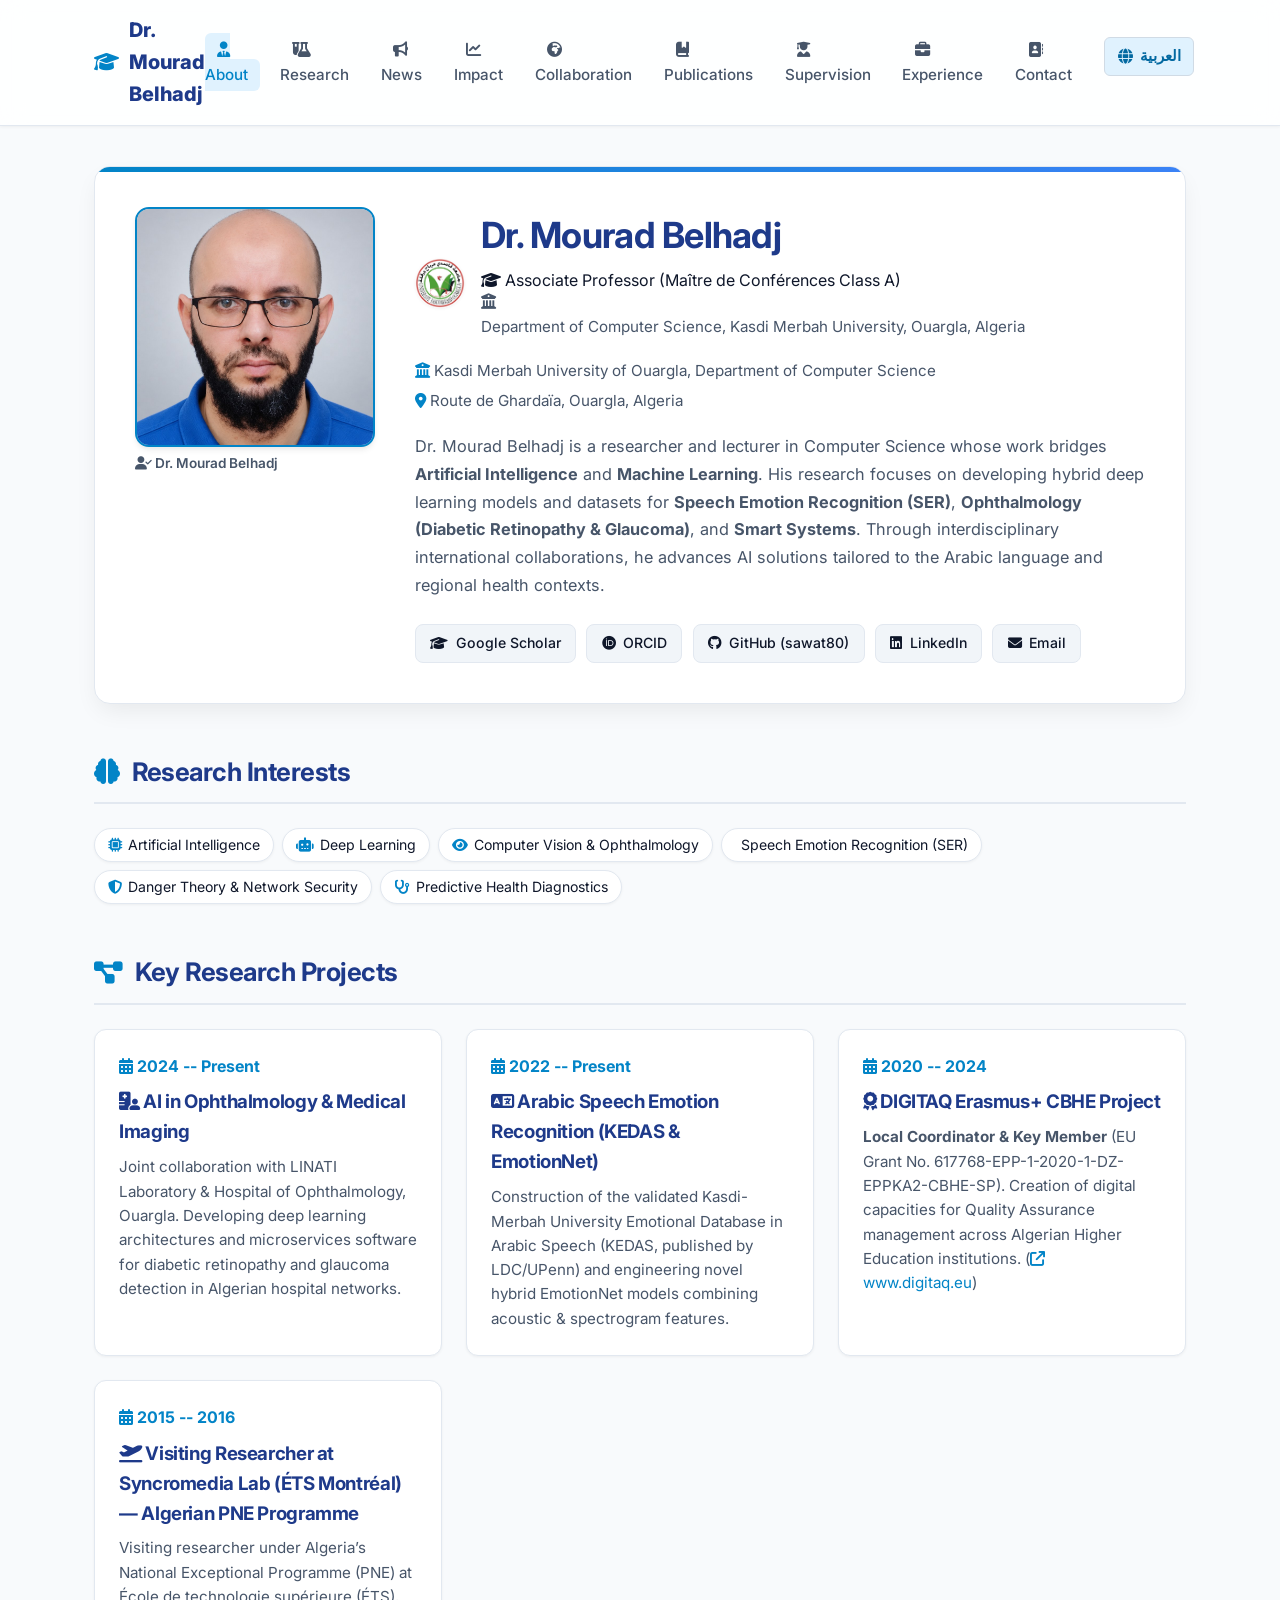
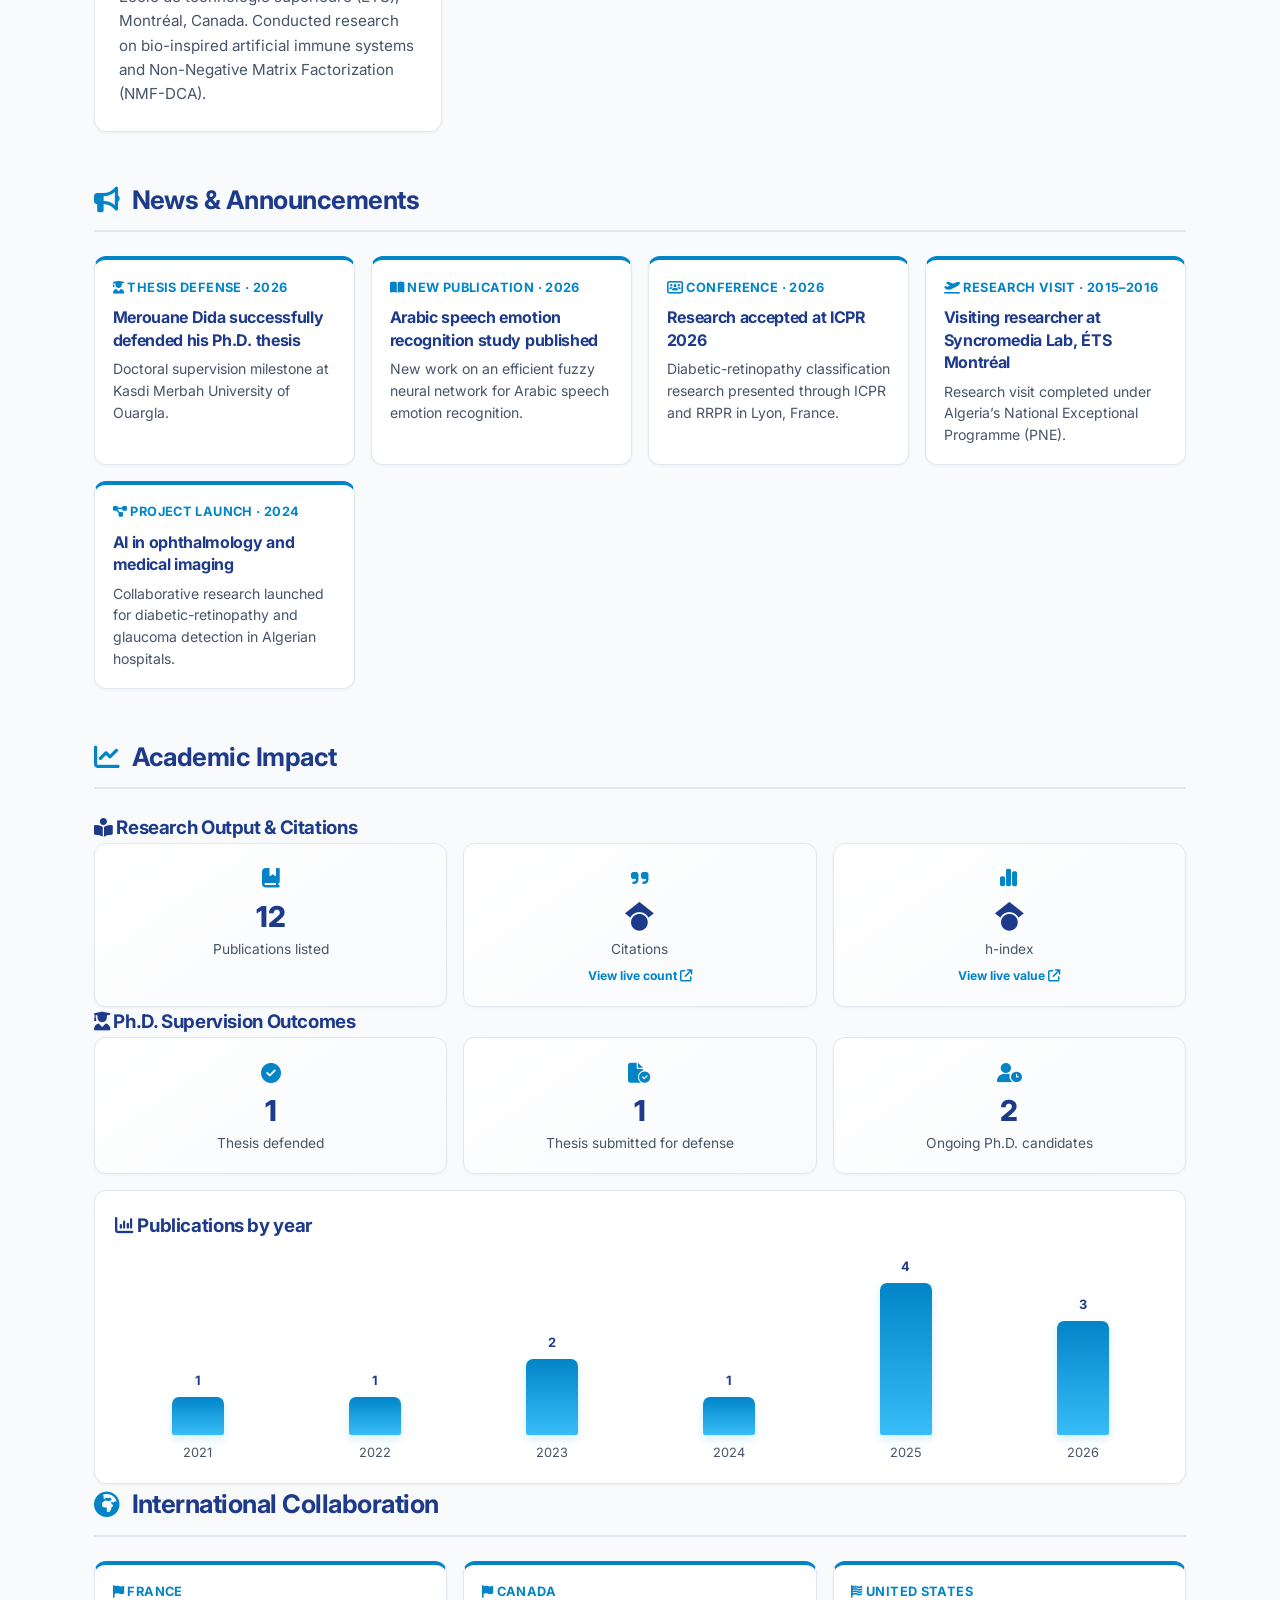
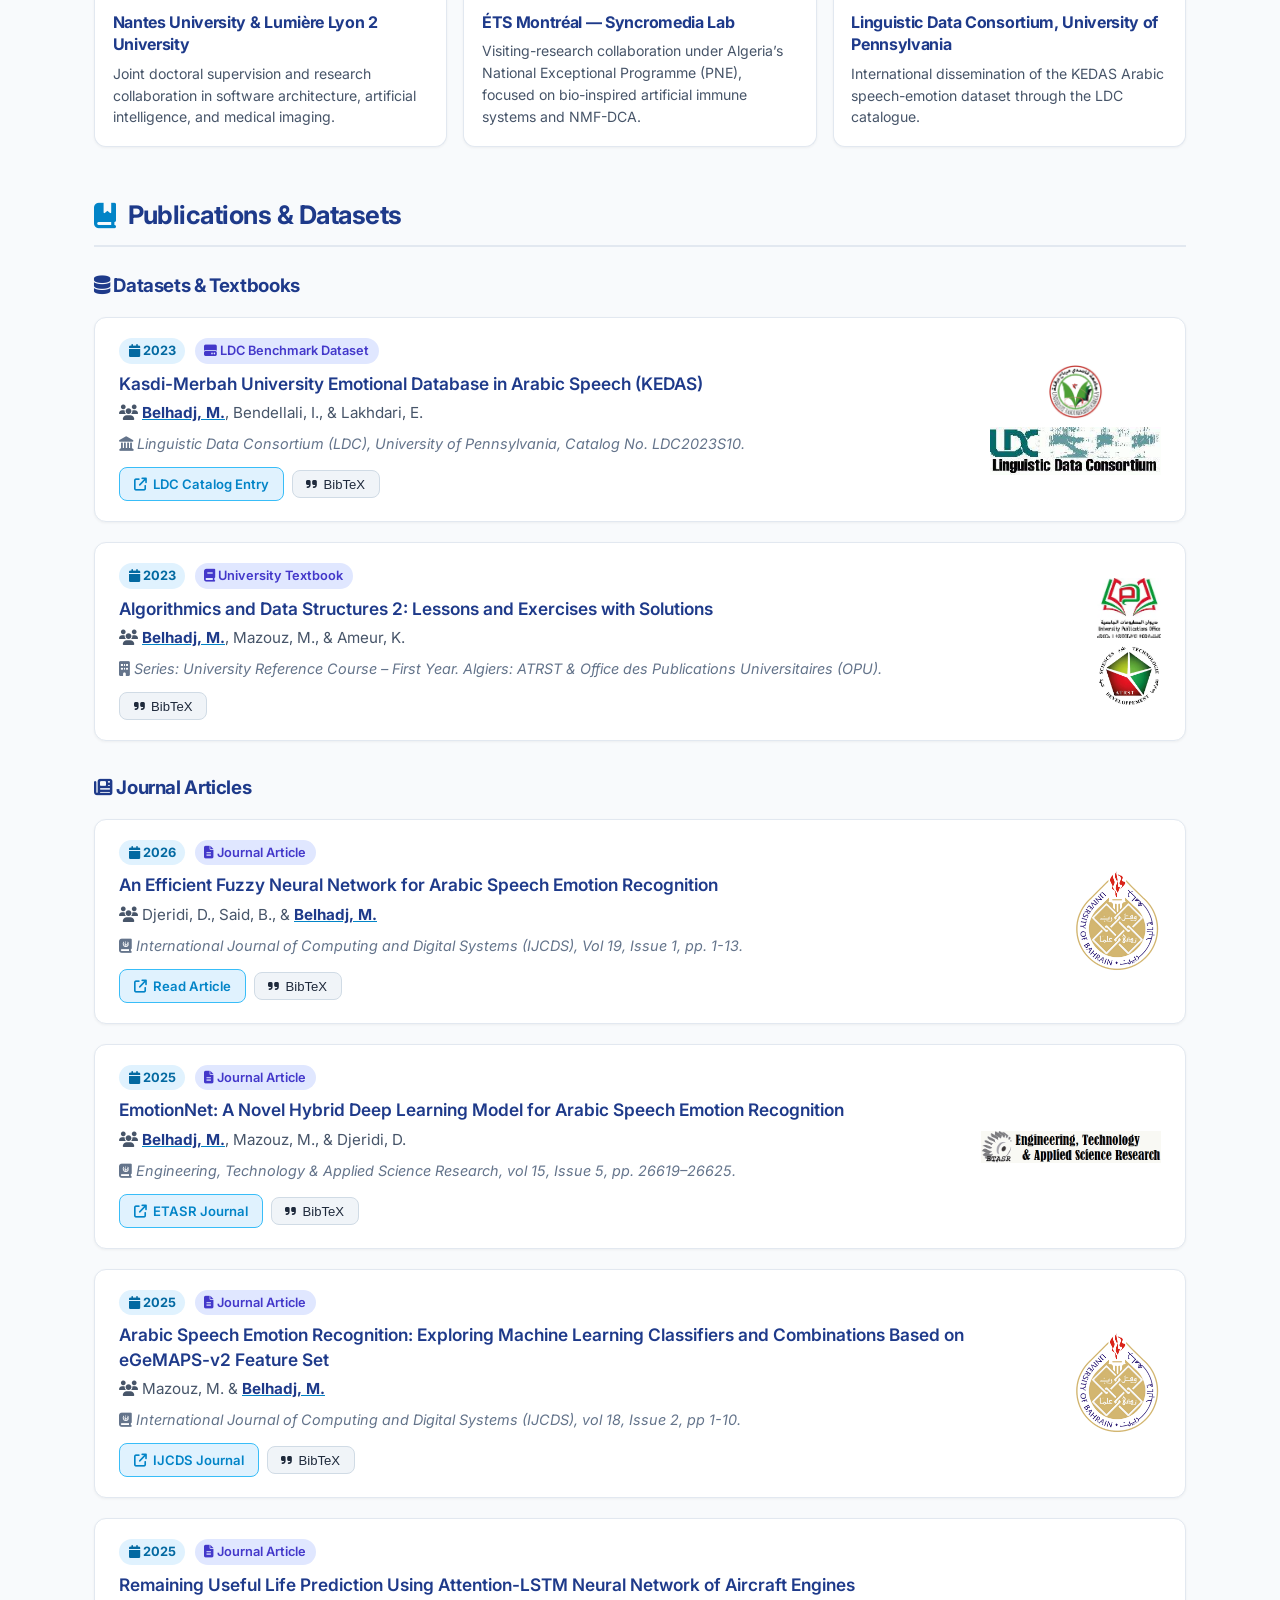
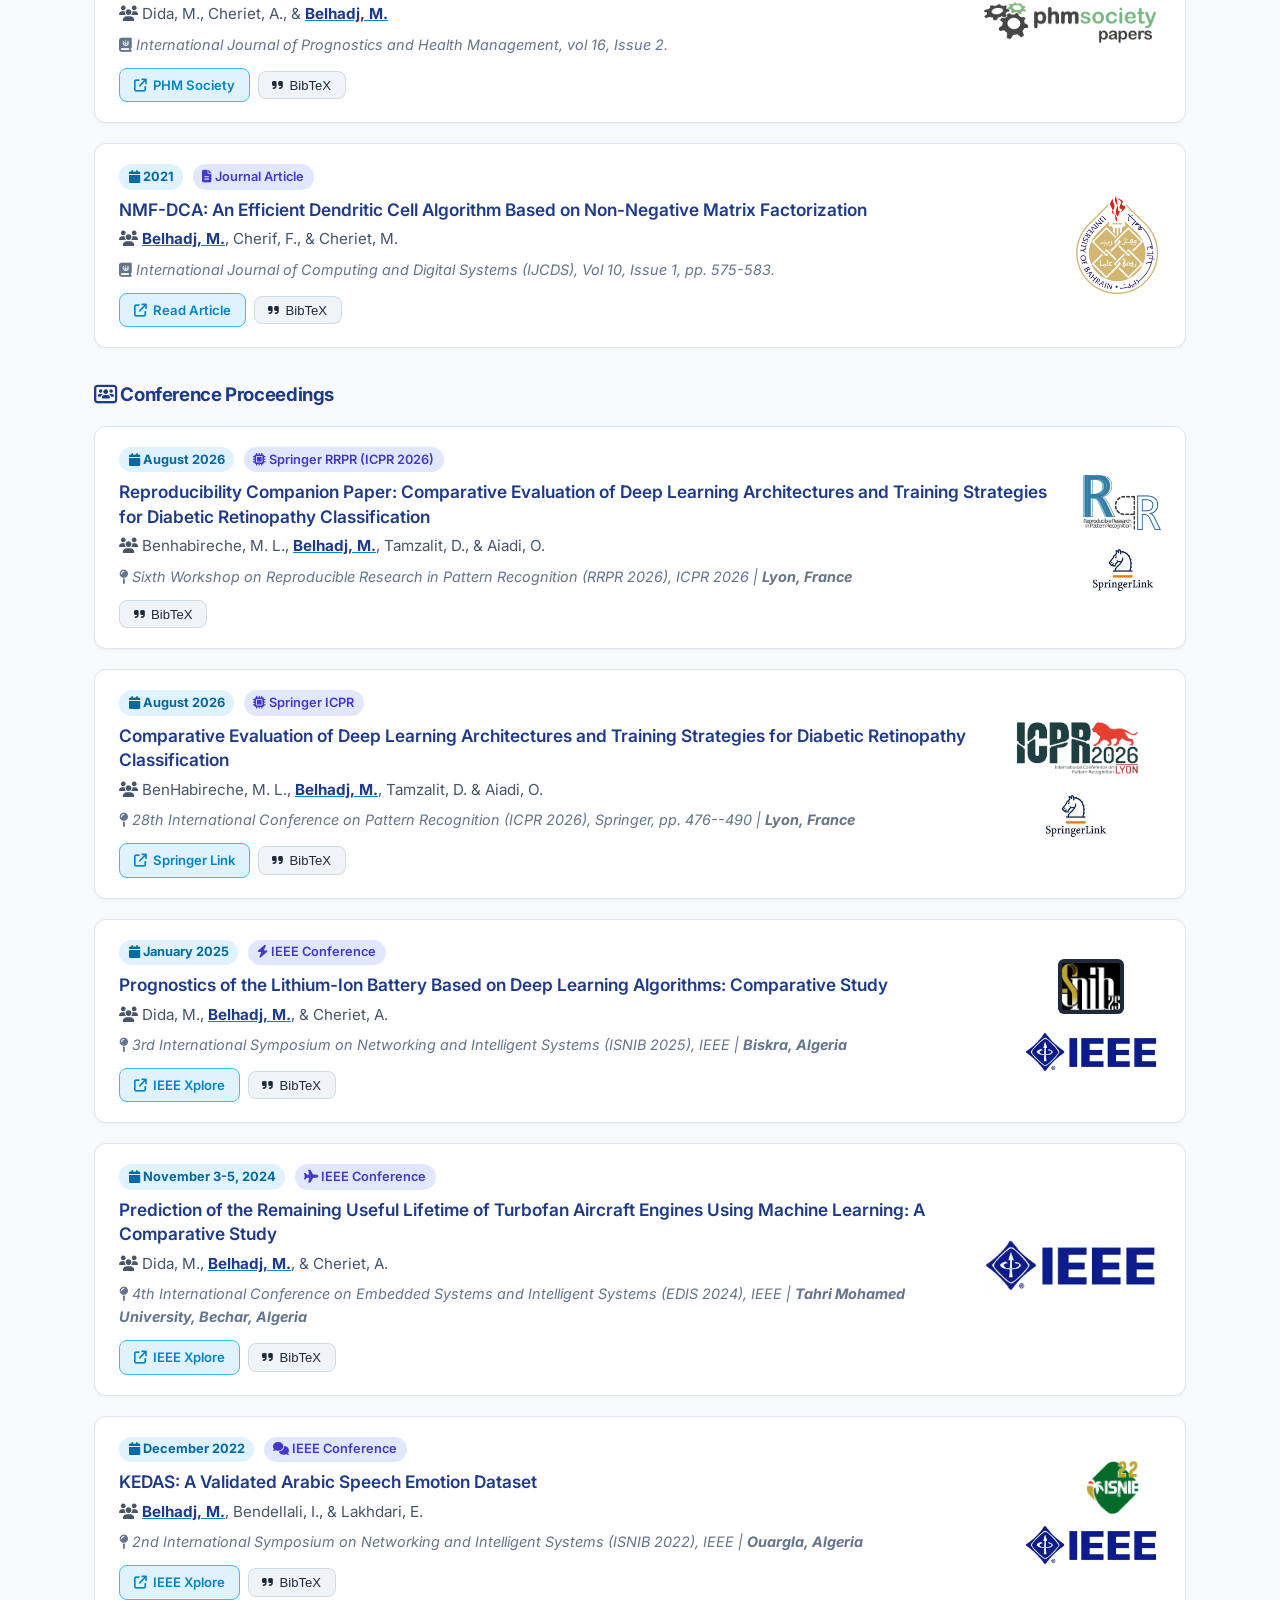
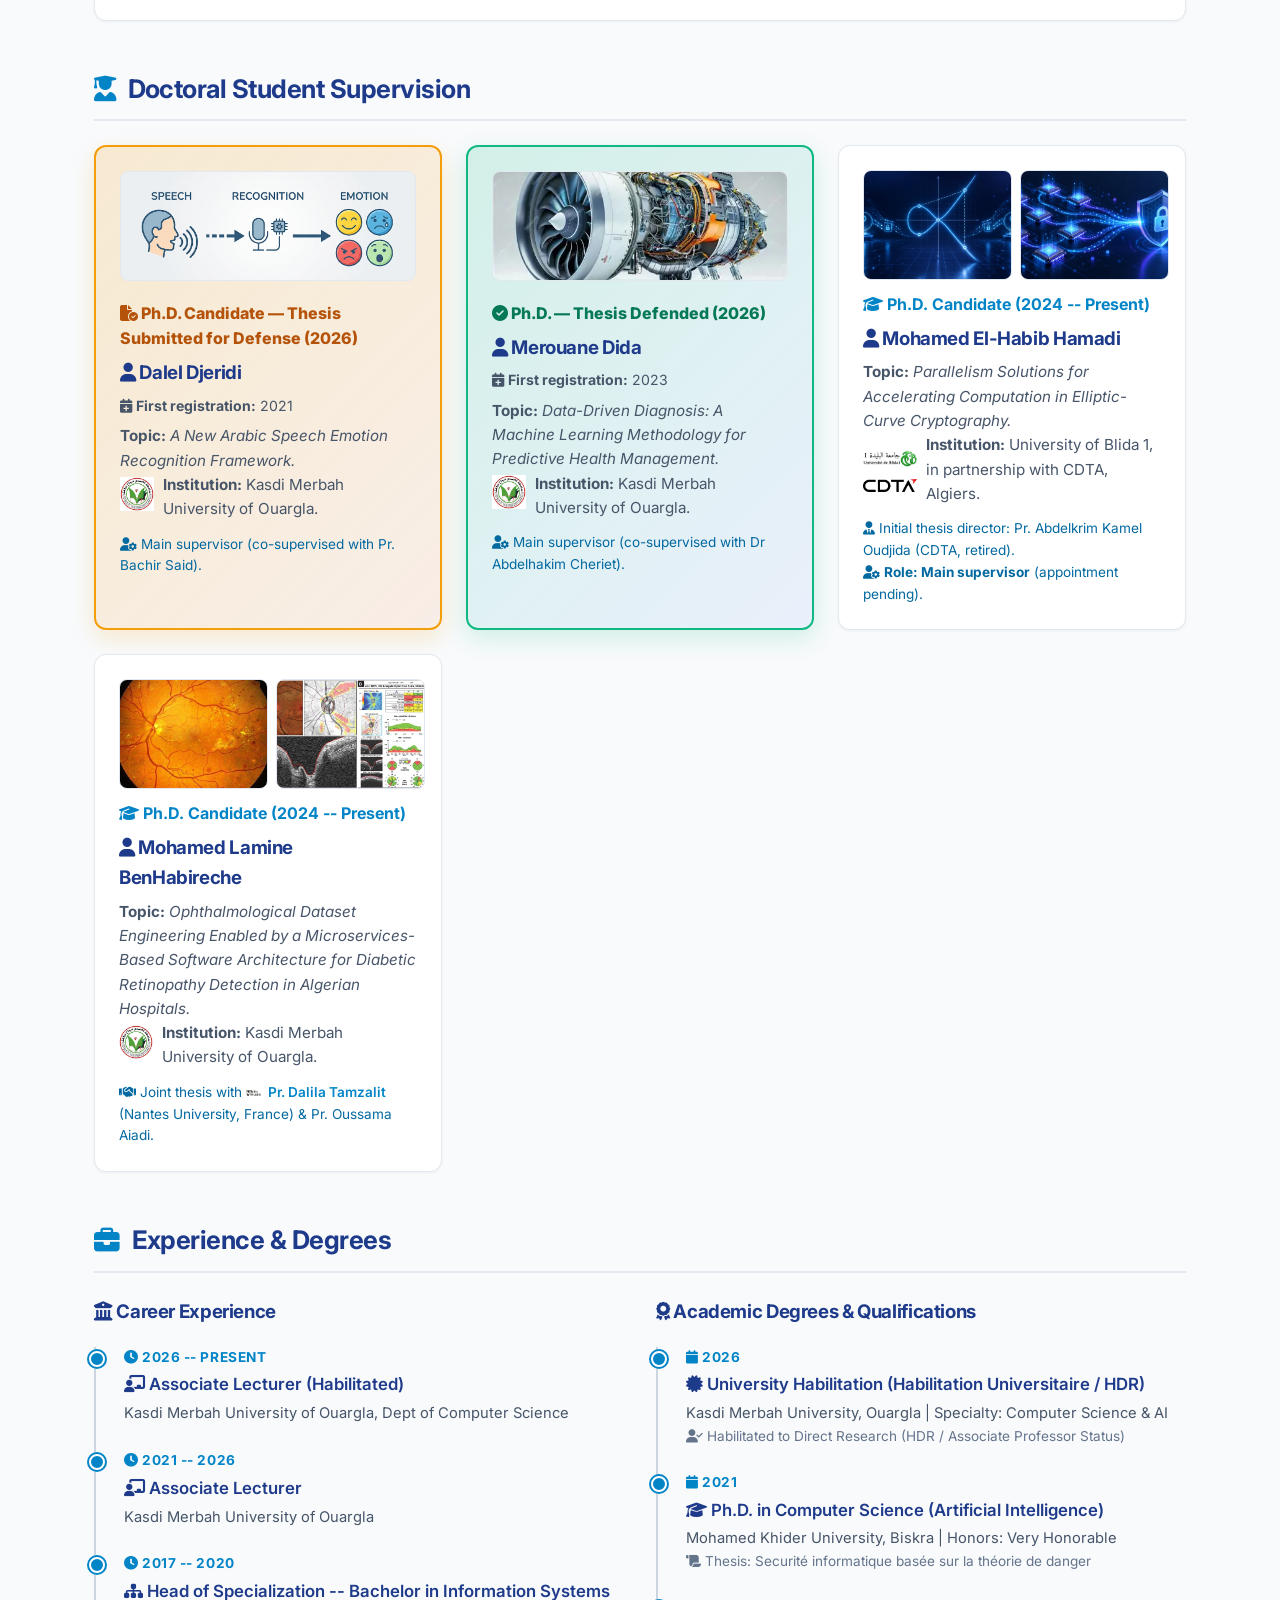
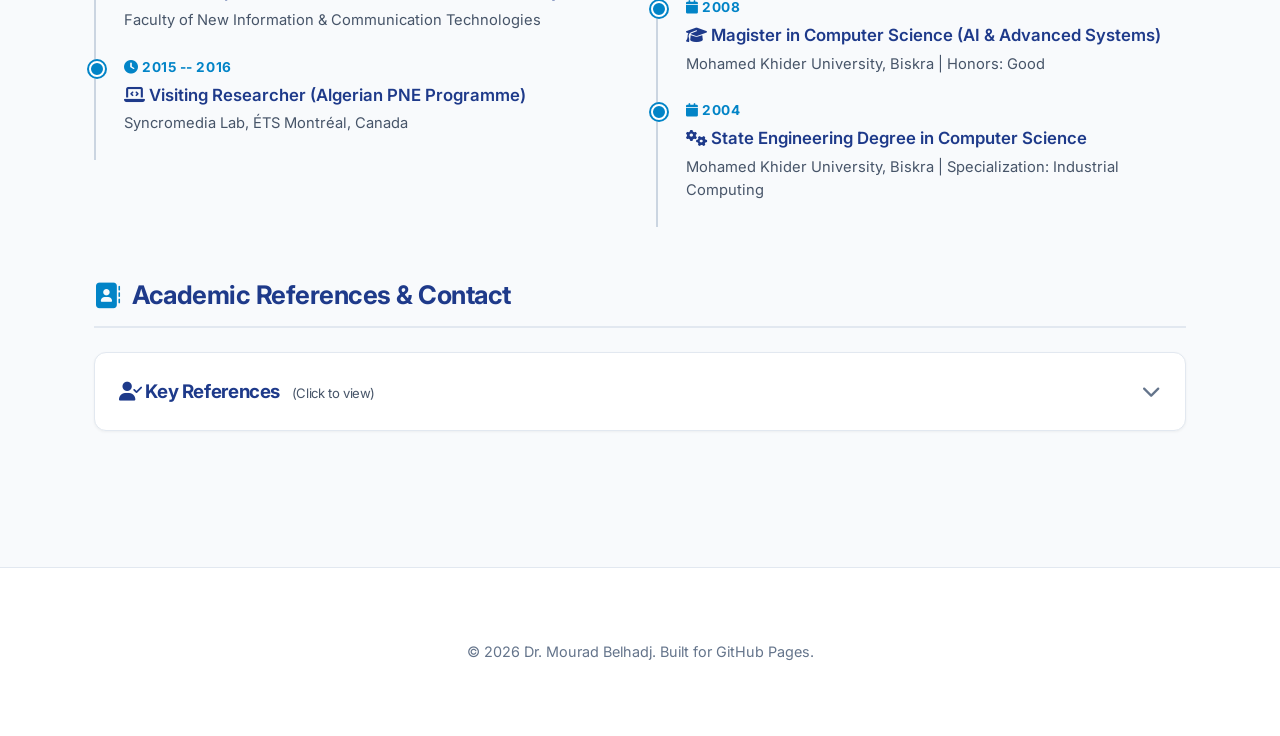
==== index.html @ dcf12059 "Reorganize academic impact dashboard" ====
<!DOCTYPE html>
<html lang="en">
<head>
  <!-- Google tag (gtag.js) -->
  <script async src="https://www.googletagmanager.com/gtag/js?id=G-BW6QEL1H12"></script>
  <script>
    window.dataLayer = window.dataLayer || [];
    function gtag(){dataLayer.push(arguments);}
    gtag('js', new Date());

    gtag('config', 'G-BW6QEL1H12');
  </script>
  <meta charset="UTF-8">
  <meta name="viewport" content="width=device-width, initial-scale=1.0">
  <title>Dr. Mourad Belhadj | Academic Biography & Research</title>
  <meta name="description" content="Academic biography, research publications, and curriculum vitae of Dr. Mourad Belhadj, Associate Lecturer in Computer Science & AI at Kasdi Merbah University of Ouargla.">
  
  <!-- Google Fonts & Font Awesome Icons -->
  <link rel="preconnect" href="https://fonts.googleapis.com">
  <link rel="preconnect" href="https://fonts.gstatic.com" crossorigin>
  <link href="https://fonts.googleapis.com/css2?family=Inter:wght@300;400;500;600;700;800&family=JetBrains+Mono:wght@400;500&display=swap" rel="stylesheet">
  <link rel="stylesheet" href="https://cdnjs.cloudflare.com/ajax/libs/font-awesome/6.4.0/css/all.min.css">
  
  <link rel="stylesheet" href="style.css">
</head>
<body>

  <!-- Navigation Bar -->
  <nav class="navbar">
    <div class="nav-container">
      <a href="#" class="nav-brand">
        <i class="fa-solid fa-graduation-cap"></i> Dr. Mourad Belhadj
      </a>
      <ul class="nav-links">
        <li><a href="#about" class="active"><i class="fa-solid fa-user-tie"></i> About</a></li>
        <li><a href="#research"><i class="fa-solid fa-flask-vial"></i> Research</a></li>
        <li><a href="#news"><i class="fa-solid fa-bullhorn"></i> News</a></li>
        <li><a href="#impact"><i class="fa-solid fa-chart-line"></i> Impact</a></li>
        <li><a href="#collaboration"><i class="fa-solid fa-earth-africa"></i> Collaboration</a></li>
        <li><a href="#publications"><i class="fa-solid fa-book-bookmark"></i> Publications</a></li>
        <li><a href="#supervision"><i class="fa-solid fa-user-graduate"></i> Supervision</a></li>
        <li><a href="#experience"><i class="fa-solid fa-briefcase"></i> Experience</a></li>
        <li><a href="#contact"><i class="fa-solid fa-address-book"></i> Contact</a></li>
        <li><a href="index_ar.html" class="btn-sm" style="background: var(--tag-bg); color: var(--tag-text); font-weight: 600;"><i class="fa-solid fa-globe"></i> العربية</a></li>
      </ul>
    </div>
  </nav>

  <div class="container">

    <!-- Hero / Profile Section -->
    <section id="about" class="hero-section">
      <div class="profile-avatar-wrapper">
        <img src="images/mourad_belhadj_profile.jpg" alt="Dr. Mourad Belhadj" class="profile-photo">
        <div class="avatar-subtitle"><i class="fa-solid fa-user-check"></i> Dr. Mourad Belhadj</div>
      </div>
      
      <div class="hero-content">
        <div style="display: flex; gap: 1rem; align-items: center;">
          <img src="images/logo_ouargla.png" alt="University of Ouargla Logo" style="width: 50px; height: 50px; border-radius: 50%; object-fit: contain; background: #fff; box-shadow: var(--shadow-sm);">
          <div>
            <h1 class="hero-name">Dr. Mourad Belhadj</h1>
            <p class="hero-title"><i class="fa-solid fa-graduation-cap"></i> Associate Professor (Maître de Conférences Class A)</p>
            <p class="hero-affiliation"><i class="fa-solid fa-building-columns"></i> Department of Computer Science, Kasdi Merbah University, Ouargla, Algeria</p>
          </div>
        </div>
        
        <div class="hero-affiliation">
          <span><i class="fa-solid fa-building-columns" style="color: var(--accent-primary);"></i> Kasdi Merbah University of Ouargla, Department of Computer Science</span>
          <span><i class="fa-solid fa-location-dot" style="color: var(--accent-primary);"></i> Route de Ghardaïa, Ouargla, Algeria</span>
        </div>

        <p class="hero-bio">
          Dr. Mourad Belhadj is a researcher and lecturer in Computer Science whose work bridges 
          <strong>Artificial Intelligence</strong> and <strong>Machine Learning</strong>. His research focuses on developing 
          hybrid deep learning models and datasets for <strong>Speech Emotion Recognition (SER)</strong>, 
          <strong>Ophthalmology (Diabetic Retinopathy & Glaucoma)</strong>, and <strong>Smart Systems</strong>. 
          Through interdisciplinary international collaborations, he advances AI solutions tailored to the Arabic language 
          and regional health contexts.
        </p>

        <div class="social-links">
          <a href="https://scholar.google.com/citations?user=g9hxXgEAAAAJ" target="_blank" class="social-btn">
            <i class="fa-solid fa-graduation-cap"></i> Google Scholar
          </a>
          <a href="https://orcid.org/0000-0002-5413-6662" target="_blank" class="social-btn">
            <i class="fa-brands fa-orcid"></i> ORCID
          </a>
          <a href="https://github.com/sawat80" target="_blank" class="social-btn">
            <i class="fa-brands fa-github"></i> GitHub (sawat80)
          </a>
          <a href="https://linkedin.com/in/mourad-belhadj" target="_blank" class="social-btn">
            <i class="fa-brands fa-linkedin"></i> LinkedIn
          </a>
          <a href="mailto:belhadj.mourad@univ-ouargla.dz" class="social-btn">
            <i class="fa-solid fa-envelope"></i> Email
          </a>
        </div>
      </div>
    </section>

    <!-- Research Interests -->
    <section class="section-container" style="margin-bottom: 3rem;">
      <h2 class="section-title"><i class="fa-solid fa-brain"></i> Research Interests</h2>
      <div class="tag-cloud">
        <span class="tag"><i class="fa-solid fa-microchip"></i> Artificial Intelligence</span>
        <span class="tag"><i class="fa-solid fa-robot"></i> Deep Learning</span>
        <span class="tag"><i class="fa-solid fa-eye"></i> Computer Vision & Ophthalmology</span>
        <span class="tag"><i class="fa-solid fa-waveform"></i> Speech Emotion Recognition (SER)</span>
        <span class="tag"><i class="fa-solid fa-shield-halved"></i> Danger Theory & Network Security</span>
        <span class="tag"><i class="fa-solid fa-stethoscope"></i> Predictive Health Diagnostics</span>
      </div>
    </section>

    <!-- Active Research Projects & Grants -->
    <section id="research" style="margin-bottom: 3rem;">
      <h2 class="section-title"><i class="fa-solid fa-diagram-project"></i> Key Research Projects</h2>
      <div class="grid-2">
        <div class="card">
          <div style="color: var(--accent-primary); font-weight: 700; margin-bottom: 0.5rem;"><i class="fa-solid fa-calendar-days"></i> 2024 -- Present</div>
          <h3><i class="fa-solid fa-hospital-user"></i> AI in Ophthalmology & Medical Imaging</h3>
          <p style="color: var(--text-muted); font-size: 0.95rem; margin-top: 0.5rem;">
            Joint collaboration with LINATI Laboratory & Hospital of Ophthalmology, Ouargla. 
            Developing deep learning architectures and microservices software for diabetic retinopathy 
            and glaucoma detection in Algerian hospital networks.
          </p>
        </div>

        <div class="card">
          <div style="color: var(--accent-primary); font-weight: 700; margin-bottom: 0.5rem;"><i class="fa-solid fa-calendar-days"></i> 2022 -- Present</div>
          <h3><i class="fa-solid fa-language"></i> Arabic Speech Emotion Recognition (KEDAS & EmotionNet)</h3>
          <p style="color: var(--text-muted); font-size: 0.95rem; margin-top: 0.5rem;">
            Construction of the validated Kasdi-Merbah University Emotional Database in Arabic Speech (KEDAS, published by LDC/UPenn) 
            and engineering novel hybrid EmotionNet models combining acoustic & spectrogram features.
          </p>
        </div>

        <div class="card">
          <div style="color: var(--accent-primary); font-weight: 700; margin-bottom: 0.5rem;"><i class="fa-solid fa-calendar-days"></i> 2020 -- 2024</div>
          <h3><i class="fa-solid fa-award"></i> DIGITAQ Erasmus+ CBHE Project</h3>
          <p style="color: var(--text-muted); font-size: 0.95rem; margin-top: 0.5rem;">
            <strong>Local Coordinator & Key Member</strong> (EU Grant No. 617768-EPP-1-2020-1-DZ-EPPKA2-CBHE-SP). 
            Creation of digital capacities for Quality Assurance management across Algerian Higher Education institutions. 
            (<a href="https://www.digitaq.eu" target="_blank"><i class="fa-solid fa-arrow-up-right-from-square"></i> www.digitaq.eu</a>)
          </p>
        </div>

        <div class="card">
          <div style="color: var(--accent-primary); font-weight: 700; margin-bottom: 0.5rem;"><i class="fa-solid fa-calendar-days"></i> 2015 -- 2016</div>
          <h3><i class="fa-solid fa-plane-departure"></i> Visiting Researcher at Syncromedia Lab (ÉTS Montréal) — Algerian PNE Programme</h3>
          <p style="color: var(--text-muted); font-size: 0.95rem; margin-top: 0.5rem;">
            Visiting researcher under Algeria’s National Exceptional Programme (PNE) at École de technologie supérieure (ÉTS), Montréal, Canada. 
            Conducted research on bio-inspired artificial immune systems and Non-Negative Matrix Factorization (NMF-DCA).
          </p>
        </div>
      </div>
    </section>


    <!-- News & Announcements -->
    <section id="news" style="margin-bottom: 3rem;">
      <h2 class="section-title"><i class="fa-solid fa-bullhorn"></i> News & Announcements</h2>
      <div class="news-grid">
        <article class="news-card">
          <div class="news-meta"><i class="fa-solid fa-user-graduate"></i> Thesis Defense · 2026</div>
          <h3>Merouane Dida successfully defended his Ph.D. thesis</h3>
          <p>Doctoral supervision milestone at Kasdi Merbah University of Ouargla.</p>
        </article>
        <article class="news-card">
          <div class="news-meta"><i class="fa-solid fa-book-open"></i> New Publication · 2026</div>
          <h3>Arabic speech emotion recognition study published</h3>
          <p>New work on an efficient fuzzy neural network for Arabic speech emotion recognition.</p>
        </article>
        <article class="news-card">
          <div class="news-meta"><i class="fa-solid fa-users-rectangle"></i> Conference · 2026</div>
          <h3>Research accepted at ICPR 2026</h3>
          <p>Diabetic-retinopathy classification research presented through ICPR and RRPR in Lyon, France.</p>
        </article>
        <article class="news-card">
          <div class="news-meta"><i class="fa-solid fa-plane-departure"></i> Research Visit · 2015–2016</div>
          <h3>Visiting researcher at Syncromedia Lab, ÉTS Montréal</h3>
          <p>Research visit completed under Algeria’s National Exceptional Programme (PNE).</p>
        </article>
        <article class="news-card">
          <div class="news-meta"><i class="fa-solid fa-diagram-project"></i> Project Launch · 2024</div>
          <h3>AI in ophthalmology and medical imaging</h3>
          <p>Collaborative research launched for diabetic-retinopathy and glaucoma detection in Algerian hospitals.</p>
        </article>
      </div>
    </section>

    <!-- Academic Impact -->
    <section id="impact" class="impact-section">
      <h2 class="section-title"><i class="fa-solid fa-chart-line"></i> Academic Impact</h2>

      <div class="impact-group">
        <h3 class="impact-group-title"><i class="fa-solid fa-book-open-reader"></i> Research Output & Citations</h3>
        <div class="impact-grid impact-grid--research">
          <div class="impact-card">
            <div class="impact-icon"><i class="fa-solid fa-book-bookmark"></i></div>
            <div class="impact-value">12</div>
            <div class="impact-label">Publications listed</div>
          </div>
          <div class="impact-card">
            <div class="impact-icon"><i class="fa-solid fa-quote-right"></i></div>
            <div class="impact-value"><i class="fa-brands fa-google-scholar"></i></div>
            <div class="impact-label">Citations</div>
            <a class="impact-live" href="https://scholar.google.com/citations?user=g9hxXgEAAAAJ" target="_blank" rel="noopener">View live count <i class="fa-solid fa-arrow-up-right-from-square"></i></a>
          </div>
          <div class="impact-card">
            <div class="impact-icon"><i class="fa-solid fa-chart-simple"></i></div>
            <div class="impact-value"><i class="fa-brands fa-google-scholar"></i></div>
            <div class="impact-label">h-index</div>
            <a class="impact-live" href="https://scholar.google.com/citations?user=g9hxXgEAAAAJ" target="_blank" rel="noopener">View live value <i class="fa-solid fa-arrow-up-right-from-square"></i></a>
          </div>
        </div>
      </div>

      <div class="impact-group">
        <h3 class="impact-group-title"><i class="fa-solid fa-user-graduate"></i> Ph.D. Supervision Outcomes</h3>
        <div class="impact-grid impact-grid--supervision">
          <div class="impact-card impact-card--defended">
            <div class="impact-icon"><i class="fa-solid fa-circle-check"></i></div>
            <div class="impact-value">1</div>
            <div class="impact-label">Thesis defended</div>
          </div>
          <div class="impact-card impact-card--submitted">
            <div class="impact-icon"><i class="fa-solid fa-file-circle-check"></i></div>
            <div class="impact-value">1</div>
            <div class="impact-label">Thesis submitted for defense</div>
          </div>
          <div class="impact-card impact-card--ongoing">
            <div class="impact-icon"><i class="fa-solid fa-user-clock"></i></div>
            <div class="impact-value">2</div>
            <div class="impact-label">Ongoing Ph.D. candidates</div>
          </div>
        </div>
      </div>

      <div class="chart-card">
        <h3><i class="fa-solid fa-chart-column"></i> Publications by year</h3>
        <div class="publication-chart" role="img" aria-label="Publications by year: 2021 one, 2022 one, 2023 two, 2024 one, 2025 four, 2026 three">
          <div class="chart-column"><span class="chart-count">1</span><div class="chart-bar" style="height: 38px;"></div><span class="chart-year">2021</span></div>
          <div class="chart-column"><span class="chart-count">1</span><div class="chart-bar" style="height: 38px;"></div><span class="chart-year">2022</span></div>
          <div class="chart-column"><span class="chart-count">2</span><div class="chart-bar" style="height: 76px;"></div><span class="chart-year">2023</span></div>
          <div class="chart-column"><span class="chart-count">1</span><div class="chart-bar" style="height: 38px;"></div><span class="chart-year">2024</span></div>
          <div class="chart-column"><span class="chart-count">4</span><div class="chart-bar" style="height: 152px;"></div><span class="chart-year">2025</span></div>
          <div class="chart-column"><span class="chart-count">3</span><div class="chart-bar" style="height: 114px;"></div><span class="chart-year">2026</span></div>
        </div>
      </div>
    </section>


    <!-- International Collaboration -->
    <section id="collaboration" style="margin-bottom: 3rem;">
      <h2 class="section-title"><i class="fa-solid fa-earth-africa"></i> International Collaboration</h2>
      <div class="news-grid">
        <article class="news-card"><div class="news-meta"><i class="fa-solid fa-flag"></i> France</div><h3>Nantes University & Lumière Lyon 2 University</h3><p>Joint doctoral supervision and research collaboration in software architecture, artificial intelligence, and medical imaging.</p></article>
        <article class="news-card"><div class="news-meta"><i class="fa-solid fa-flag"></i> Canada</div><h3>ÉTS Montréal — Syncromedia Lab</h3><p>Visiting-research collaboration under Algeria’s National Exceptional Programme (PNE), focused on bio-inspired artificial immune systems and NMF-DCA.</p></article>
        <article class="news-card"><div class="news-meta"><i class="fa-solid fa-flag-usa"></i> United States</div><h3>Linguistic Data Consortium, University of Pennsylvania</h3><p>International dissemination of the KEDAS Arabic speech-emotion dataset through the LDC catalogue.</p></article>
      </div>
    </section>

    <!-- Publications Section -->
    <section id="publications" style="margin-bottom: 3rem;">
      <h2 class="section-title"><i class="fa-solid fa-book-bookmark"></i> Publications & Datasets</h2>
      
      <!-- Datasets & Books -->
      <h3 style="margin: 1.5rem 0 1rem 0; color: var(--accent-navy);"><i class="fa-solid fa-database"></i> Datasets & Textbooks</h3>
      
      <div class="publication-card">
        <div class="pub-card-body">
          <div class="pub-header">
            <span class="pub-year"><i class="fa-solid fa-calendar"></i> 2023</span>
            <span class="pub-type"><i class="fa-solid fa-hard-drive"></i> LDC Benchmark Dataset</span>
          </div>
          <div class="pub-title">Kasdi-Merbah University Emotional Database in Arabic Speech (KEDAS)</div>
          <div class="pub-authors"><i class="fa-solid fa-users"></i> <strong>Belhadj, M.</strong>, Bendellali, I., & Lakhdari, E.</div>
          <div class="pub-venue"><i class="fa-solid fa-landmark"></i> Linguistic Data Consortium (LDC), University of Pennsylvania, Catalog No. LDC2023S10.</div>
          <div class="pub-actions">
            <a href="https://catalog.ldc.upenn.edu/LDC2023S10" target="_blank" class="btn-sm btn-primary-sm"><i class="fa-solid fa-arrow-up-right-from-square"></i> LDC Catalog Entry</a>
            <button class="btn-sm" onclick="showBibtex('kedas2023')"><i class="fa-solid fa-quote-right"></i> BibTeX</button>
          </div>
        </div>
        <div style="display: flex; flex-direction: column; gap: 0.5rem; align-items: center;">
          <img src="images/logo_ouargla.png" alt="University of Ouargla Logo" class="pub-logo" style="max-height: 55px;">
          <img src="images/logo_ldc.png" alt="LDC Logo" class="pub-logo" style="max-height: 48px;">
        </div>
      </div>

      <div class="publication-card">
        <div class="pub-card-body">
          <div class="pub-header">
            <span class="pub-year"><i class="fa-solid fa-calendar"></i> 2023</span>
            <span class="pub-type"><i class="fa-solid fa-book"></i> University Textbook</span>
          </div>
          <div class="pub-title">Algorithmics and Data Structures 2: Lessons and Exercises with Solutions</div>
          <div class="pub-authors"><i class="fa-solid fa-users"></i> <strong>Belhadj, M.</strong>, Mazouz, M., & Ameur, K.</div>
          <div class="pub-venue"><i class="fa-solid fa-building"></i> Series: University Reference Course – First Year. Algiers: ATRST & Office des Publications Universitaires (OPU).</div>
          <div class="pub-actions">
            <button class="btn-sm" onclick="showBibtex('belhadj2023textbook')"><i class="fa-solid fa-quote-right"></i> BibTeX</button>
          </div>
        </div>
        <div style="display: flex; flex-direction: column; gap: 0.5rem; align-items: center;">
          <img src="images/logo_opu.png" alt="OPU Logo" class="pub-logo" style="max-height: 60px;">
          <img src="images/logo_atrst.png" alt="ATRST Logo" class="pub-logo" style="max-height: 60px;">
        </div>
      </div>

      <!-- Journal Articles -->
      <h3 style="margin: 2rem 0 1rem 0; color: var(--accent-navy);"><i class="fa-solid fa-newspaper"></i> Journal Articles</h3>

      <div class="publication-card">
        <div class="pub-card-body">
          <div class="pub-header"><span class="pub-year"><i class="fa-solid fa-calendar"></i> 2026</span><span class="pub-type"><i class="fa-solid fa-file-lines"></i> Journal Article</span></div>
          <div class="pub-title">An Efficient Fuzzy Neural Network for Arabic Speech Emotion Recognition</div>
          <div class="pub-authors"><i class="fa-solid fa-users"></i> Djeridi, D., Said, B., & <strong>Belhadj, M.</strong></div>
          <div class="pub-venue"><i class="fa-solid fa-journal-whills"></i> International Journal of Computing and Digital Systems (IJCDS), Vol 19, Issue 1, pp. 1-13.</div>
          <div class="pub-actions">
            <a href="https://journal.uob.edu.bh/bitstreams/e0854fc7-91d5-4d75-b9c1-8eb22088a792" target="_blank" class="btn-sm btn-primary-sm"><i class="fa-solid fa-arrow-up-right-from-square"></i> Read Article</a>
            <button class="btn-sm" onclick="showBibtex('djeridi2026fuzzy')"><i class="fa-solid fa-quote-right"></i> BibTeX</button>
          </div>
        </div>
        <img src="images/logo_uob.png" alt="University of Bahrain Logo" class="pub-logo">
      </div>

      <div class="publication-card">
        <div class="pub-card-body">
          <div class="pub-header"><span class="pub-year"><i class="fa-solid fa-calendar"></i> 2025</span><span class="pub-type"><i class="fa-solid fa-file-lines"></i> Journal Article</span></div>
          <div class="pub-title">EmotionNet: A Novel Hybrid Deep Learning Model for Arabic Speech Emotion Recognition</div>
          <div class="pub-authors"><i class="fa-solid fa-users"></i> <strong>Belhadj, M.</strong>, Mazouz, M., & Djeridi, D.</div>
          <div class="pub-venue"><i class="fa-solid fa-journal-whills"></i> Engineering, Technology & Applied Science Research, vol 15, Issue 5, pp. 26619–26625.</div>
          <div class="pub-actions">
            <a href="https://etasr.com/index.php/ETASR/article/view/12035" target="_blank" class="btn-sm btn-primary-sm"><i class="fa-solid fa-arrow-up-right-from-square"></i> ETASR Journal</a>
            <button class="btn-sm" onclick="showBibtex('belhadj2025emotionnet')"><i class="fa-solid fa-quote-right"></i> BibTeX</button>
          </div>
        </div>
        <img src="images/logo_etasr.png" alt="ETASR Journal Logo" class="pub-logo">
      </div>

      <div class="publication-card">
        <div class="pub-card-body">
          <div class="pub-header"><span class="pub-year"><i class="fa-solid fa-calendar"></i> 2025</span><span class="pub-type"><i class="fa-solid fa-file-lines"></i> Journal Article</span></div>
          <div class="pub-title">Arabic Speech Emotion Recognition: Exploring Machine Learning Classifiers and Combinations Based on eGeMAPS-v2 Feature Set</div>
          <div class="pub-authors"><i class="fa-solid fa-users"></i> Mazouz, M. & <strong>Belhadj, M.</strong></div>
          <div class="pub-venue"><i class="fa-solid fa-journal-whills"></i> International Journal of Computing and Digital Systems (IJCDS), vol 18, Issue 2, pp 1-10.</div>
          <div class="pub-actions">
            <a href="https://journal.uob.edu.bh/items/327a57df-f5c2-46e1-96a6-7db7a7578175" target="_blank" class="btn-sm btn-primary-sm"><i class="fa-solid fa-arrow-up-right-from-square"></i> IJCDS Journal</a>
            <button class="btn-sm" onclick="showBibtex('mazouz2025egemaps')"><i class="fa-solid fa-quote-right"></i> BibTeX</button>
          </div>
        </div>
        <img src="images/logo_uob.png" alt="University of Bahrain Logo" class="pub-logo">
      </div>

      <div class="publication-card">
        <div class="pub-card-body">
          <div class="pub-header"><span class="pub-year"><i class="fa-solid fa-calendar"></i> 2025</span><span class="pub-type"><i class="fa-solid fa-file-lines"></i> Journal Article</span></div>
          <div class="pub-title">Remaining Useful Life Prediction Using Attention-LSTM Neural Network of Aircraft Engines</div>
          <div class="pub-authors"><i class="fa-solid fa-users"></i> Dida, M., Cheriet, A., & <strong>Belhadj, M.</strong></div>
          <div class="pub-venue"><i class="fa-solid fa-journal-whills"></i> International Journal of Prognostics and Health Management, vol 16, Issue 2.</div>
          <div class="pub-actions">
            <a href="https://papers.phmsociety.org/index.php/ijphm/article/view/4274" target="_blank" class="btn-sm btn-primary-sm"><i class="fa-solid fa-arrow-up-right-from-square"></i> PHM Society</a>
            <button class="btn-sm" onclick="showBibtex('dida2025attention')"><i class="fa-solid fa-quote-right"></i> BibTeX</button>
          </div>
        </div>
        <img src="images/logo_phm.png" alt="PHM Society Logo" class="pub-logo">
      </div>

      <div class="publication-card">
        <div class="pub-card-body">
          <div class="pub-header"><span class="pub-year"><i class="fa-solid fa-calendar"></i> 2021</span><span class="pub-type"><i class="fa-solid fa-file-lines"></i> Journal Article</span></div>
          <div class="pub-title">NMF-DCA: An Efficient Dendritic Cell Algorithm Based on Non-Negative Matrix Factorization</div>
          <div class="pub-authors"><i class="fa-solid fa-users"></i> <strong>Belhadj, M.</strong>, Cherif, F., & Cheriet, M.</div>
          <div class="pub-venue"><i class="fa-solid fa-journal-whills"></i> International Journal of Computing and Digital Systems (IJCDS), Vol 10, Issue 1, pp. 575-583.</div>
          <div class="pub-actions">
            <a href="https://journal.uob.edu.bh/items/e5a4f6c0-7860-4719-be64-b3e5b860c8e2" target="_blank" class="btn-sm btn-primary-sm"><i class="fa-solid fa-arrow-up-right-from-square"></i> Read Article</a>
            <button class="btn-sm" onclick="showBibtex('belhadj2021nmfdca')"><i class="fa-solid fa-quote-right"></i> BibTeX</button>
          </div>
        </div>
        <img src="images/logo_uob.png" alt="University of Bahrain Logo" class="pub-logo">
      </div>

      <!-- Conferences -->
      <h3 style="margin: 2rem 0 1rem 0; color: var(--accent-navy);"><i class="fa-solid fa-users-rectangle"></i> Conference Proceedings</h3>

      <div class="publication-card">
        <div class="pub-card-body">
          <div class="pub-header"><span class="pub-year"><i class="fa-solid fa-calendar"></i> August 2026</span><span class="pub-type"><i class="fa-solid fa-microchip"></i> Springer RRPR (ICPR 2026)</span></div>
          <div class="pub-title">Reproducibility Companion Paper: Comparative Evaluation of Deep Learning Architectures and Training Strategies for Diabetic Retinopathy Classification</div>
          <div class="pub-authors"><i class="fa-solid fa-users"></i> Benhabireche, M. L., <strong>Belhadj, M.</strong>, Tamzalit, D., & Aiadi, O.</div>
          <div class="pub-venue"><i class="fa-solid fa-map-pin"></i> Sixth Workshop on Reproducible Research in Pattern Recognition (RRPR 2026), ICPR 2026 | <strong>Lyon, France</strong></div>
          <div class="pub-actions">
            <button class="btn-sm" onclick="showBibtex('benhabireche2026reproducibility')"><i class="fa-solid fa-quote-right"></i> BibTeX</button>
          </div>
        </div>
        <div style="display: flex; flex-direction: column; gap: 0.5rem; align-items: center;">
          <a href="https://rrpr2026.sciencesconf.org/" target="_blank" title="RRPR 2026 Workshop">
            <img src="images/logo_rrpr.png" alt="RRPR Logo" class="pub-logo" style="max-height: 55px;">
          </a>
          <a href="https://link.springer.com/" target="_blank" title="SpringerLink">
            <img src="images/logo_springerlink.png" alt="Springer Logo" class="pub-logo" style="max-height: 48px;">
          </a>
        </div>
      </div>

      <div class="publication-card">
        <div class="pub-card-body">
          <div class="pub-header"><span class="pub-year"><i class="fa-solid fa-calendar"></i> August 2026</span><span class="pub-type"><i class="fa-solid fa-microchip"></i> Springer ICPR</span></div>
          <div class="pub-title">Comparative Evaluation of Deep Learning Architectures and Training Strategies for Diabetic Retinopathy Classification</div>
          <div class="pub-authors"><i class="fa-solid fa-users"></i> BenHabireche, M. L., <strong>Belhadj, M.</strong>, Tamzalit, D. & Aiadi, O.</div>
          <div class="pub-venue"><i class="fa-solid fa-map-pin"></i> 28th International Conference on Pattern Recognition (ICPR 2026), Springer, pp. 476--490 | <strong>Lyon, France</strong></div>
          <div class="pub-actions">
            <a href="https://link.springer.com/book/10.1007/978-3-032-31663-9" target="_blank" class="btn-sm btn-primary-sm"><i class="fa-solid fa-arrow-up-right-from-square"></i> Springer Link</a>
            <button class="btn-sm" onclick="showBibtex('benhabireche2026')"><i class="fa-solid fa-quote-right"></i> BibTeX</button>
          </div>
        </div>
        <div style="display: flex; flex-direction: column; gap: 0.5rem; align-items: center;">
          <a href="https://www.icpr2026.org/" target="_blank" title="ICPR 2026 Lyon">
            <img src="images/logo_icpr26.png" alt="ICPR 2026 Logo" class="pub-logo" style="max-height: 55px;">
          </a>
          <a href="https://link.springer.com/book/10.1007/978-3-032-31663-9" target="_blank" title="SpringerLink">
            <img src="images/logo_springerlink.png" alt="Springer Logo" class="pub-logo" style="max-height: 48px;">
          </a>
        </div>
      </div>

      <div class="publication-card">
        <div class="pub-card-body">
          <div class="pub-header"><span class="pub-year"><i class="fa-solid fa-calendar"></i> January 2025</span><span class="pub-type"><i class="fa-solid fa-bolt"></i> IEEE Conference</span></div>
          <div class="pub-title">Prognostics of the Lithium-Ion Battery Based on Deep Learning Algorithms: Comparative Study</div>
          <div class="pub-authors"><i class="fa-solid fa-users"></i> Dida, M., <strong>Belhadj, M.</strong>, & Cheriet, A.</div>
          <div class="pub-venue"><i class="fa-solid fa-map-pin"></i> 3rd International Symposium on Networking and Intelligent Systems (ISNIB 2025), IEEE | <strong>Biskra, Algeria</strong></div>
          <div class="pub-actions">
            <a href="https://ieeexplore.ieee.org/abstract/document/10983693" target="_blank" class="btn-sm btn-primary-sm"><i class="fa-solid fa-arrow-up-right-from-square"></i> IEEE Xplore</a>
            <button class="btn-sm" onclick="showBibtex('dida2025lithium')"><i class="fa-solid fa-quote-right"></i> BibTeX</button>
          </div>
        </div>
        <div style="display: flex; flex-direction: column; gap: 0.5rem; align-items: center;">
          <a href="https://ieeexplore.ieee.org/abstract/document/10983693" target="_blank" title="ISNIB 2025">
            <img src="images/logo_isnib25.png" alt="ISNIB 2025 Logo" class="pub-logo" style="background: #1e293b; padding: 4px; border-radius: 6px; max-height: 55px;">
          </a>
          <a href="https://ieeexplore.ieee.org/" target="_blank" title="IEEE Xplore Digital Library">
            <img src="images/logo_ieee.png" alt="IEEE Logo" class="pub-logo" style="max-height: 45px;">
          </a>
        </div>
      </div>

      <div class="publication-card">
        <div class="pub-card-body">
          <div class="pub-header"><span class="pub-year"><i class="fa-solid fa-calendar"></i> November 3-5, 2024</span><span class="pub-type"><i class="fa-solid fa-plane"></i> IEEE Conference</span></div>
          <div class="pub-title">Prediction of the Remaining Useful Lifetime of Turbofan Aircraft Engines Using Machine Learning: A Comparative Study</div>
          <div class="pub-authors"><i class="fa-solid fa-users"></i> Dida, M., <strong>Belhadj, M.</strong>, & Cheriet, A.</div>
          <div class="pub-venue"><i class="fa-solid fa-map-pin"></i> 4th International Conference on Embedded Systems and Intelligent Systems (EDIS 2024), IEEE | <strong>Tahri Mohamed University, Bechar, Algeria</strong></div>
          <div class="pub-actions">
            <a href="https://ieeexplore.ieee.org/document/10783269" target="_blank" class="btn-sm btn-primary-sm"><i class="fa-solid fa-arrow-up-right-from-square"></i> IEEE Xplore</a>
            <button class="btn-sm" onclick="showBibtex('dida2024turbofan')"><i class="fa-solid fa-quote-right"></i> BibTeX</button>
          </div>
        </div>
        <a href="https://ieeexplore.ieee.org/document/10783269" target="_blank" title="IEEE Xplore Digital Library">
          <img src="images/logo_ieee.png" alt="IEEE Logo" class="pub-logo">
        </a>
      </div>

      <div class="publication-card">
        <div class="pub-card-body">
          <div class="pub-header"><span class="pub-year"><i class="fa-solid fa-calendar"></i> December 2022</span><span class="pub-type"><i class="fa-solid fa-comments"></i> IEEE Conference</span></div>
          <div class="pub-title">KEDAS: A Validated Arabic Speech Emotion Dataset</div>
          <div class="pub-authors"><i class="fa-solid fa-users"></i> <strong>Belhadj, M.</strong>, Bendellali, I., & Lakhdari, E.</div>
          <div class="pub-venue"><i class="fa-solid fa-map-pin"></i> 2nd International Symposium on Networking and Intelligent Systems (ISNIB 2022), IEEE | <strong>Ouargla, Algeria</strong></div>
          <div class="pub-actions">
            <a href="https://ieeexplore.ieee.org/document/10075694" target="_blank" class="btn-sm btn-primary-sm"><i class="fa-solid fa-arrow-up-right-from-square"></i> IEEE Xplore</a>
            <button class="btn-sm" onclick="showBibtex('belhadj2022kedasconf')"><i class="fa-solid fa-quote-right"></i> BibTeX</button>
          </div>
        </div>
        <div style="display: flex; flex-direction: column; gap: 0.5rem; align-items: center;">
          <img src="images/logo_isnib.png" alt="ISNIB Logo" class="pub-logo" style="max-height: 55px;">
          <a href="https://ieeexplore.ieee.org/document/10075694" target="_blank" title="IEEE Xplore Digital Library">
            <img src="images/logo_ieee.png" alt="IEEE Logo" class="pub-logo" style="max-height: 45px;">
          </a>
        </div>
      </div>

    </section>

    <!-- PhD Supervision -->
    <section id="supervision" style="margin-bottom: 3rem;">
      <h2 class="section-title"><i class="fa-solid fa-user-graduate"></i> Doctoral Student Supervision</h2>
      <div class="grid-2">

        <div class="card" style="background: linear-gradient(135deg, rgba(245, 158, 11, 0.18), rgba(249, 115, 22, 0.09)); border: 2px solid #f59e0b; box-shadow: 0 8px 24px rgba(245, 158, 11, 0.20);">
          <div style="margin-bottom: 0.75rem;">
            <img src="images/ser_diagram.png" alt="Speech Emotion Recognition Diagram" style="width: 100%; height: 110px; object-fit: cover; border-radius: 8px; border: 1px solid var(--border-color);">
          </div>
          <div style="color: #b45309; font-weight: 800;"><i class="fa-solid fa-file-circle-check"></i> Ph.D. Candidate — Thesis Submitted for Defense (2026)</div>
          <h3 style="margin: 0.4rem 0;"><i class="fa-solid fa-user"></i> Dalel Djeridi</h3>
          <div style="margin: 0.15rem 0 0.45rem; color: var(--text-muted); font-size: 0.88rem;"><i class="fa-solid fa-calendar-plus"></i> <strong>First registration:</strong> 2021</div>

          <p style="color: var(--text-muted); font-size: 0.95rem;">
            <strong>Topic:</strong> <em>A New Arabic Speech Emotion Recognition Framework.</em>
          </p>

          <p style="color: var(--text-muted); font-size: 0.95rem; display: flex; align-items: center; gap: 0.55rem;">
            <a href="https://www.univ-ouargla.dz/" target="_blank" title="Kasdi Merbah University of Ouargla"><img src="images/logo_ouargla.png" alt="University of Ouargla logo" style="width: 34px; height: 34px; object-fit: contain; flex: 0 0 auto;"></a>
            <span><strong>Institution:</strong> Kasdi Merbah University of Ouargla.</span>
          </p>
          <div style="margin-top: 0.75rem; font-size: 0.85rem; color: var(--tag-text);">
            <i class="fa-solid fa-user-gear"></i> Main supervisor (co-supervised with Pr. Bachir Said).
          </div>
        </div>

        <div class="card" style="background: linear-gradient(135deg, rgba(16, 185, 129, 0.16), rgba(59, 130, 246, 0.08)); border: 2px solid #10b981; box-shadow: 0 8px 24px rgba(16, 185, 129, 0.18);">
          <div style="margin-bottom: 0.75rem;">
            <img src="images/aircraft_engine.png" alt="Aircraft Engine Turbofan Prognostics" style="width: 100%; height: 110px; object-fit: cover; border-radius: 8px; border: 1px solid var(--border-color);">
          </div>
          <div style="color: #047857; font-weight: 800;"><i class="fa-solid fa-circle-check"></i> Ph.D. — Thesis Defended (2026)</div>
          <h3 style="margin: 0.4rem 0;"><i class="fa-solid fa-user"></i> Merouane Dida</h3>
          <div style="margin: 0.15rem 0 0.45rem; color: var(--text-muted); font-size: 0.88rem;"><i class="fa-solid fa-calendar-plus"></i> <strong>First registration:</strong> 2023</div>

          <p style="color: var(--text-muted); font-size: 0.95rem;">
            <strong>Topic:</strong> <em>Data-Driven Diagnosis: A Machine Learning Methodology for Predictive Health Management.</em>
          </p>

          <p style="color: var(--text-muted); font-size: 0.95rem; display: flex; align-items: center; gap: 0.55rem;">
            <a href="https://www.univ-ouargla.dz/" target="_blank" title="Kasdi Merbah University of Ouargla"><img src="images/logo_ouargla.png" alt="University of Ouargla logo" style="width: 34px; height: 34px; object-fit: contain; flex: 0 0 auto;"></a>
            <span><strong>Institution:</strong> Kasdi Merbah University of Ouargla.</span>
          </p>
          <div style="margin-top: 0.75rem; font-size: 0.85rem; color: var(--tag-text);">
            <i class="fa-solid fa-user-gear"></i> Main supervisor (co-supervised with Dr Abdelhakim Cheriet).
          </div>
        </div>
        <div class="card">
          <div style="display: flex; gap: 0.5rem; margin-bottom: 0.75rem;">
            <img src="images/ecc_cryptography.jpg" alt="Elliptic-Curve Cryptography" style="width: 50%; height: 110px; object-fit: cover; border-radius: 8px; border: 1px solid var(--border-color);">
            <img src="images/parallel_crypto.jpg" alt="Parallel Computing for Cryptography" style="width: 50%; height: 110px; object-fit: cover; border-radius: 8px; border: 1px solid var(--border-color);">
          </div>
          <div style="color: var(--accent-primary); font-weight: 700;"><i class="fa-solid fa-graduation-cap"></i> Ph.D. Candidate (2024 -- Present)</div>
          <h3 style="margin: 0.4rem 0;"><i class="fa-solid fa-user"></i> Mohamed El-Habib Hamadi</h3>
          <p style="color: var(--text-muted); font-size: 0.95rem;">
            <strong>Topic:</strong> <em>Parallelism Solutions for Accelerating Computation in Elliptic-Curve Cryptography.</em>
          </p>
          <p style="color: var(--text-muted); font-size: 0.95rem; display: flex; align-items: center; gap: 0.55rem;">
            <span style="display: flex; flex-direction: column; align-items: center; gap: 0.2rem; flex: 0 0 auto;">
              <a href="https://www.univ-blida.dz/" target="_blank" title="University of Blida 1"><img src="images/logo_blida1.png" alt="University of Blida 1 logo" style="width: 54px; height: 28px; object-fit: contain; display: block;"></a>
              <a href="https://www.cdta.dz/" target="_blank" title="CDTA — Centre de Développement des Technologies Avancées"><img src="images/logo_cdta.png" alt="CDTA logo" style="width: 54px; height: 18px; object-fit: contain; display: block;"></a>
            </span>
            <span><strong>Institution:</strong> University of Blida 1, in partnership with CDTA, Algiers.</span>
          </p>
          <div style="margin-top: 0.75rem; font-size: 0.85rem; color: var(--tag-text);">
            <i class="fa-solid fa-user-tie"></i> Initial thesis director: Pr. Abdelkrim Kamel Oudjida (CDTA, retired).<br>
            <i class="fa-solid fa-user-gear"></i> <strong>Role: Main supervisor</strong> (appointment pending).
          </div>
        </div>

        
        <div class="card">
          <div style="display: flex; gap: 0.5rem; margin-bottom: 0.75rem;">
            <img src="images/retinopathy.png" alt="Diabetic Retinopathy Fundus" style="width: 50%; height: 110px; object-fit: cover; border-radius: 8px; border: 1px solid var(--border-color);">
            <img src="images/glaucoma.png" alt="Glaucoma RNFL Analysis" style="width: 50%; height: 110px; object-fit: cover; border-radius: 8px; border: 1px solid var(--border-color);">
          </div>
          <div style="color: var(--accent-primary); font-weight: 700;"><i class="fa-solid fa-graduation-cap"></i> Ph.D. Candidate (2024 -- Present)</div>
          <h3 style="margin: 0.4rem 0;"><i class="fa-solid fa-user"></i> Mohamed Lamine BenHabireche</h3>
          <p style="color: var(--text-muted); font-size: 0.95rem;">
            <strong>Topic:</strong> <em>Ophthalmological Dataset Engineering Enabled by a Microservices-Based Software Architecture for Diabetic Retinopathy Detection in Algerian Hospitals.</em>
          </p>

          <p style="color: var(--text-muted); font-size: 0.95rem; display: flex; align-items: center; gap: 0.55rem;">
            <a href="https://www.univ-ouargla.dz/" target="_blank" title="Kasdi Merbah University of Ouargla"><img src="images/logo_ouargla.png" alt="University of Ouargla logo" style="width: 34px; height: 34px; object-fit: contain; flex: 0 0 auto;"></a>
            <span><strong>Institution:</strong> Kasdi Merbah University of Ouargla.</span>
          </p>
          <div style="margin-top: 0.75rem; font-size: 0.85rem; color: var(--tag-text);">
            <i class="fa-solid fa-handshake"></i> Joint thesis with <a href="https://scholar.google.com/citations?user=-3FlC0QAAAAJ" target="_blank" style="color: var(--accent-primary); font-weight: 600;"><img src="images/logo_nantes.png" alt="Nantes University" style="width: 16px; height: 16px; border-radius: 50%; vertical-align: middle; margin-right: 3px;"> Pr. Dalila Tamzalit</a> (Nantes University, France) & Pr. Oussama Aiadi.
          </div>
        </div>


      </div>
    </section>

    <!-- Professional Experience & Degrees -->
    <section id="experience" style="margin-bottom: 3rem;">
      <h2 class="section-title"><i class="fa-solid fa-briefcase"></i> Experience & Degrees</h2>
      
      <div style="display: grid; grid-template-columns: repeat(auto-fit, minmax(320px, 1fr)); gap: 2rem;">
        
        <!-- Experience Timeline -->
        <div>
          <h3 style="margin-bottom: 1.25rem; color: var(--accent-navy);"><i class="fa-solid fa-building-columns"></i> Career Experience</h3>
          
          <div class="timeline-item">
            <div class="timeline-date"><i class="fa-solid fa-clock"></i> 2026 -- Present</div>
            <div class="timeline-title"><i class="fa-solid fa-chalkboard-user"></i> Associate Lecturer (Habilitated)</div>
            <div class="timeline-subtitle">Kasdi Merbah University of Ouargla, Dept of Computer Science</div>
          </div>

          <div class="timeline-item">
            <div class="timeline-date"><i class="fa-solid fa-clock"></i> 2021 -- 2026</div>
            <div class="timeline-title"><i class="fa-solid fa-chalkboard-user"></i> Associate Lecturer</div>
            <div class="timeline-subtitle">Kasdi Merbah University of Ouargla</div>
          </div>

          <div class="timeline-item">
            <div class="timeline-date"><i class="fa-solid fa-clock"></i> 2017 -- 2020</div>
            <div class="timeline-title"><i class="fa-solid fa-sitemap"></i> Head of Specialization -- Bachelor in Information Systems</div>
            <div class="timeline-subtitle">Faculty of New Information & Communication Technologies</div>
          </div>

          <div class="timeline-item">
            <div class="timeline-date"><i class="fa-solid fa-clock"></i> 2015 -- 2016</div>
            <div class="timeline-title"><i class="fa-solid fa-laptop-code"></i> Visiting Researcher (Algerian PNE Programme)</div>
            <div class="timeline-subtitle">Syncromedia Lab, ÉTS Montréal, Canada</div>
          </div>
        </div>

        <!-- Degrees -->
        <div>
          <h3 style="margin-bottom: 1.25rem; color: var(--accent-navy);"><i class="fa-solid fa-award"></i> Academic Degrees & Qualifications</h3>
          
          <div class="timeline-item">
            <div class="timeline-date"><i class="fa-solid fa-calendar"></i> 2026</div>
            <div class="timeline-title"><i class="fa-solid fa-certificate"></i> University Habilitation (Habilitation Universitaire / HDR)</div>
            <div class="timeline-subtitle">Kasdi Merbah University, Ouargla | Specialty: Computer Science & AI</div>
            <div style="font-size: 0.85rem; color: var(--text-dim);"><i class="fa-solid fa-user-check"></i> Habilitated to Direct Research (HDR / Associate Professor Status)</div>
          </div>

          <div class="timeline-item">
            <div class="timeline-date"><i class="fa-solid fa-calendar"></i> 2021</div>
            <div class="timeline-title"><i class="fa-solid fa-graduation-cap"></i> Ph.D. in Computer Science (Artificial Intelligence)</div>
            <div class="timeline-subtitle">Mohamed Khider University, Biskra | Honors: Very Honorable</div>
            <div style="font-size: 0.85rem; color: var(--text-dim);"><i class="fa-solid fa-scroll"></i> Thesis: Securité informatique basée sur la théorie de danger</div>
          </div>

          <div class="timeline-item">
            <div class="timeline-date"><i class="fa-solid fa-calendar"></i> 2008</div>
            <div class="timeline-title"><i class="fa-solid fa-graduation-cap"></i> Magister in Computer Science (AI & Advanced Systems)</div>
            <div class="timeline-subtitle">Mohamed Khider University, Biskra | Honors: Good</div>
          </div>

          <div class="timeline-item">
            <div class="timeline-date"><i class="fa-solid fa-calendar"></i> 2004</div>
            <div class="timeline-title"><i class="fa-solid fa-gears"></i> State Engineering Degree in Computer Science</div>
            <div class="timeline-subtitle">Mohamed Khider University, Biskra | Specialization: Industrial Computing</div>
          </div>
        </div>

      </div>
    </section>

    <!-- References & Contact -->
    <section id="contact">
      <h2 class="section-title"><i class="fa-solid fa-address-book"></i> Academic References & Contact</h2>
      
      <div class="card" style="margin-bottom: 2rem;">
        <h3 class="ref-section-toggle" onclick="toggleRefSection(this)" style="cursor: pointer; display: flex; align-items: center; justify-content: space-between; margin-bottom: 0; color: var(--accent-navy); user-select: none;">
          <span><i class="fa-solid fa-user-check"></i> Key References <span style="font-size: 0.82rem; font-weight: normal; color: var(--text-muted); margin-left: 0.5rem;">(Click to view)</span></span>
          <i class="fa-solid fa-chevron-down ref-section-chevron" style="transition: transform 0.3s ease; color: var(--text-dim);"></i>
        </h3>
        <div class="ref-section-collapsible" style="display: none; margin-top: 1.25rem;">
        <ul style="list-style: none; display: grid; grid-template-columns: repeat(auto-fit, minmax(260px, 1fr)); gap: 1.25rem;">
          <li class="ref-card-content">
            <a href="http://univ-biskra.dz" target="_blank" title="Mohamed Khider University Biskra">
              <img src="images/logo_biskra.png" alt="University of Biskra Logo" class="ref-logo">
            </a>
            <div>
              <strong><a href="https://scholar.google.com/citations?user=OCHr2xMAAAAJ" target="_blank" style="color: var(--accent-navy);"><i class="fa-solid fa-graduation-cap"></i> Prof. Foudil Cherif</a></strong><br>
              <span style="color: var(--text-muted); font-size: 0.88rem;">Mohamed Khider University, Biskra</span><br>
            </div>
          </li>
          <li class="ref-card-content">
            <a href="https://www.etsmtl.ca" target="_blank" title="ÉTS Montreal">
              <img src="images/logo_ets.png" alt="ÉTS Montreal Logo" class="ref-logo">
            </a>
            <div>
              <strong><a href="https://scholar.google.com/citations?user=oG89PhIAAAAJ" target="_blank" style="color: var(--accent-navy);"><i class="fa-solid fa-graduation-cap"></i> Prof. Mohamed Cheriet</a></strong><br>
              <span style="color: var(--text-muted); font-size: 0.88rem;">ÉTS Montreal, Canada</span><br>
            </div>
          </li>
          <!--
          <li class="ref-card-content">
            <a href="https://www.univ-nantes.fr" target="_blank" title="Nantes Université">
              <img src="images/logo_nantes.png" alt="Nantes Université Logo" class="ref-logo">
            </a>
            <div>
              <strong><a href="https://scholar.google.com/citations?user=-3FlC0QAAAAJ" target="_blank" style="color: var(--accent-navy);"><i class="fa-solid fa-graduation-cap"></i> Prof. Dalila Tamzalit</a></strong><br>
              <span style="color: var(--text-muted); font-size: 0.88rem;">Nantes Université, France</span><br>
            </div>
          </li>
          -->
          <li class="ref-card-content">
            <a href="https://www.univ-lyon2.fr" target="_blank" title="Université Lumière Lyon 2">
              <img src="images/logo_lyon2.png" alt="University Lyon 2 Logo" class="ref-logo">
            </a>
            <div>
              <strong><a href="https://scholar.google.com/citations?user=yolOWJoAAAAJ" target="_blank" style="color: var(--accent-navy);"><i class="fa-solid fa-graduation-cap"></i> Prof. Aicha Sekhari Seklouli</a></strong><br>
              <span style="color: var(--text-muted); font-size: 0.88rem;">University Lumière Lyon2, France</span><br>
            </div>
          </li>
          <li class="ref-card-content">
            <a href="https://www.ensia.edu.dz" target="_blank" title="National School of Artificial Intelligence">
              <img src="images/logo_ensia.png" alt="ENSIA Algiers Logo" class="ref-logo">
            </a>
            <div>
              <strong><a href="https://scholar.google.com/citations?user=csbftG4AAAAJ" target="_blank" style="color: var(--accent-navy);"><i class="fa-solid fa-graduation-cap"></i> Dr. Abdelhakim Cheriet</a></strong><br>
              <span style="color: var(--text-muted); font-size: 0.88rem;">National School of AI (ENSIA), Algiers</span><br>
            </div>
          </li>
        </ul>
        </div>
      </div>

    </section>

  </div>

  <!-- BibTeX Modal -->
  <div id="bibtexModal" class="modal-backdrop">
    <div class="modal-box">
      <div class="modal-header">
        <h3 style="color: var(--accent-navy);"><i class="fa-solid fa-quote-left"></i> BibTeX Citation Export</h3>
        <button class="modal-close" onclick="hideBibtex()">&times;</button>
      </div>
      <pre class="bibtex-code" id="bibtexContent"></pre>
      <button class="btn-sm" style="width: 100%; justify-content: center; background: var(--tag-bg); color: var(--tag-text); font-weight: 600;" onclick="copyBibtex()"><i class="fa-solid fa-copy"></i> Copy BibTeX to Clipboard</button>
    </div>
  </div>

  <footer>
    <div class="container">
      <p>&copy; 2026 Dr. Mourad Belhadj. Built for GitHub Pages.</p>
    </div>
  </footer>

  <script>
    const bibtexEntries = {
      'benhabireche2026reproducibility': `@inproceedings{benhabireche2026reproducibility,
  title={Reproducibility Companion Paper: Comparative Evaluation of Deep Learning Architectures and Training Strategies for Diabetic Retinopathy Classification},
  author={Benhabireche, Mohamed Lamine and Belhadj, Mourad and Tamzalit, Dalila and Aiadi, Oussama},
  booktitle={Sixth Workshop on Reproducible Research in Pattern Recognition (RRPR 2026), ICPR 2026},
  year={2026},
  month={August},
  address={Lyon, France}
}`,
      'benhabireche2026': `@inproceedings{benhabireche2026comparative,
  title={Comparative Evaluation of Deep Learning Architectures and Training Strategies for Diabetic Retinopathy Classification},
  author={BenHabireche, Mohamed Lamine and Belhadj, Mourad and Tamzalit, Dalila and Aiadi, Oussama},
  booktitle={International Conference on Pattern Recognition},
  pages={476--490},
  year={2026},
  organization={Springer}
}`,
      'kedas2023': `@misc{belhadj2023kedas,
  title={Kasdi-Merbah University Emotional Database in Arabic Speech (KEDAS)},
  author={Belhadj, Mourad and Bendellali, Issam and Lakhdari, Elhocine},
  year={2023},
  publisher={Linguistic Data Consortium (LDC), University of Pennsylvania},
  note={LDC Catalog No. LDC2023S10}
}`,
      'belhadj2023textbook': `@book{belhadj2023algorithmics,
  title={Algorithmics and Data Structures 2: Lessons and Exercises with Solutions},
  author={Belhadj, Mourad and Mazouz, Mourad and Ameur, Kamel},
  year={2023},
  publisher={ATRST \\& Office des Publications Universitaires (OPU)},
  series={University Reference Course -- First Year},
  address={Algiers, Algeria}
}`,
      'djeridi2026fuzzy': `@article{djeridi2026efficient,
  title={An Efficient Fuzzy Neural Network for Arabic Speech Emotion Recognition},
  author={Djeridi, Dalel and Said, Bachir and Belhadj, Mourad},
  journal={International Journal of Computing and Digital Systems},
  volume={19},
  number={1},
  pages={1--13},
  year={2026}
}`,
      'belhadj2025emotionnet': `@article{belhadj2025emotionnet,
  title={EmotionNet: A Novel Hybrid Deep Learning Model for Arabic Speech Emotion Recognition},
  author={Belhadj, Mourad and Mazouz, Mourad and Djeridi, Dalel},
  journal={Engineering, Technology \\& Applied Science Research},
  volume={15},
  number={5},
  pages={26619--26625},
  year={2025}
}`,
      'mazouz2025egemaps': `@article{mazouz2025arabic,
  title={Arabic Speech Emotion Recognition: Exploring Machine Learning Classifiers and Combinations Based on eGeMAPS-v2 Feature Set},
  author={Mazouz, Mourad and Belhadj, Mourad},
  journal={International Journal of Computing and Digital Systems},
  volume={18},
  number={2},
  pages={1--10},
  year={2025}
}`,
      'dida2025attention': `@article{dida2025remaining,
  title={Remaining Useful Life Prediction Using Attention-LSTM Neural Network of Aircraft Engines},
  author={Dida, Merouane and Cheriet, Abdelhakim and Belhadj, Mourad},
  journal={International Journal of Prognostics and Health Management},
  volume={16},
  number={2},
  year={2025}
}`,
      'belhadj2021nmfdca': `@article{belhadj2021nmf,
  title={NMF-DCA: An Efficient Dendritic Cell Algorithm Based on Non-Negative Matrix Factorization},
  author={Belhadj, Mourad and Cherif, Foudil and Cheriet, Mohamed},
  journal={International Journal of Computing and Digital Systems},
  volume={10},
  number={1},
  pages={575--583},
  year={2021}
}`,
      'dida2025lithium': `@inproceedings{dida2025prognostics,
  title={Prognostics of the Lithium-Ion Battery Based on Deep Learning Algorithms: Comparative Study},
  author={Dida, Merouane and Belhadj, Mourad and Cheriet, Abdelhakim},
  booktitle={IEEE International Symposium on Networking and Industrial Automation (ISNIB)},
  year={2025},
  organization={IEEE}
}`,
      'dida2024turbofan': `@inproceedings{dida2024prediction,
  title={Prediction of the Remaining Useful Lifetime of Turbofan Aircraft Engines Using Machine Learning: A Comparative Study},
  author={Dida, Merouane and Belhadj, Mourad and Cheriet, Abdelhakim},
  booktitle={IEEE EDIS Conference},
  year={2024},
  organization={IEEE}
}`,
      'belhadj2022kedasconf': `@inproceedings{belhadj2022kedas,
  title={KEDAS: A Validated Arabic Speech Emotion Dataset},
  author={Belhadj, Mourad and Bendellali, Issam and Lakhdari, Elhocine},
  booktitle={IEEE International Symposium on Networking and Industrial Automation (ISNIB)},
  year={2022},
  organization={IEEE}
}`
    };

    function showBibtex(key) {
      document.getElementById('bibtexContent').textContent = bibtexEntries[key] || '';
      document.getElementById('bibtexModal').classList.add('active');
    }

    function hideBibtex() {
      document.getElementById('bibtexModal').classList.remove('active');
    }

    function copyBibtex() {
      const code = document.getElementById('bibtexContent').textContent;
      navigator.clipboard.writeText(code).then(() => {
        alert('BibTeX citation copied to clipboard!');
      });
    }

    function toggleRefSection(el) {
      const card = el.closest('.card');
      const collapsible = card.querySelector('.ref-section-collapsible');
      const chevron = el.querySelector('.ref-section-chevron');
      if (collapsible.style.display === 'none' || !collapsible.style.display) {
        collapsible.style.display = 'block';
        chevron.style.transform = 'rotate(180deg)';
        chevron.style.color = 'var(--accent-primary)';
      } else {
        collapsible.style.display = 'none';
        chevron.style.transform = 'rotate(0deg)';
        chevron.style.color = 'var(--text-dim)';
      }
    }
  </script>

</body>
</html>
---- style.css ----
/* Light Modern Tech-Academic Biography Design System */
:root {
  --font-main: 'Inter', -apple-system, BlinkMacSystemFont, 'Segoe UI', Roboto, Helvetica, Arial, sans-serif;
  --font-mono: 'JetBrains Mono', 'Fira Code', Consolas, monospace;

  /* Color Palette - Clean Light Academic Theme */
  --bg-body: #f8fafc;
  --bg-surface: #ffffff;
  --bg-card: #ffffff;
  --bg-card-hover: #f1f5f9;
  --bg-glass: rgba(255, 255, 255, 0.85);

  --border-color: #e2e8f0;
  --border-highlight: #0284c7;

  --text-main: #0f172a;
  --text-muted: #475569;
  --text-dim: #64748b;

  --accent-primary: #0284c7; /* Tech Academic Sky Blue */
  --accent-navy: #1e3a8a;    /* Academic Deep Navy */
  --accent-gradient: linear-gradient(135deg, #0284c7 0%, #3b82f6 100%);
  --accent-glow: rgba(2, 132, 199, 0.08);

  --tag-bg: #e0f2fe;
  --tag-text: #0369a1;
  --type-tag-bg: #e0e7ff;
  --type-tag-text: #4338ca;

  --shadow-sm: 0 1px 3px rgba(0, 0, 0, 0.05);
  --shadow-md: 0 4px 6px -1px rgba(0, 0, 0, 0.07), 0 2px 4px -1px rgba(0, 0, 0, 0.04);
  --shadow-lg: 0 10px 25px -5px rgba(0, 0, 0, 0.08);

  --transition-fast: 0.2s cubic-bezier(0.4, 0, 0.2, 1);
  --transition-smooth: 0.3s cubic-bezier(0.4, 0, 0.2, 1);
}

/* Reset & Base */
* {
  box-sizing: border-box;
  margin: 0;
  padding: 0;
}

html {
  scroll-behavior: smooth;
}

body {
  font-family: var(--font-main);
  background-color: var(--bg-body);
  color: var(--text-main);
  line-height: 1.6;
  overflow-x: hidden;
}

/* Typography */
h1, h2, h3, h4 {
  font-weight: 700;
  letter-spacing: -0.02em;
  color: var(--accent-navy);
}

a {
  color: var(--accent-primary);
  text-decoration: none;
  transition: color var(--transition-fast);
}

a:hover {
  color: #0369a1;
  text-decoration: underline;
}

/* App Header & Navbar */
.navbar {
  position: sticky;
  top: 0;
  z-index: 100;
  background: var(--bg-glass);
  backdrop-filter: blur(12px);
  -webkit-backdrop-filter: blur(12px);
  border-bottom: 1px solid var(--border-color);
  padding: 0.9rem 0;
  box-shadow: var(--shadow-sm);
}

.nav-container {
  max-width: 1140px;
  margin: 0 auto;
  padding: 0 1.5rem;
  display: flex;
  justify-content: space-between;
  align-items: center;
}

.nav-brand {
  font-size: 1.25rem;
  font-weight: 800;
  color: var(--accent-navy);
  display: flex;
  align-items: center;
  gap: 0.6rem;
}

.nav-brand i {
  color: var(--accent-primary);
}

.nav-links {
  display: flex;
  gap: 1.2rem;
  list-style: none;
}

.nav-links a {
  color: var(--text-muted);
  font-weight: 500;
  font-size: 0.95rem;
  padding: 0.4rem 0.8rem;
  border-radius: 6px;
  transition: all var(--transition-fast);
}

.nav-links a:hover, .nav-links a.active {
  color: var(--accent-primary);
  background: var(--tag-bg);
  text-decoration: none;
}

/* Layout Container */
.container {
  max-width: 1140px;
  margin: 0 auto;
  padding: 2.5rem 1.5rem;
}

/* Hero / Header Card */
.hero-section {
  display: grid;
  grid-template-columns: 240px 1fr;
  gap: 2.5rem;
  align-items: start;
  background: var(--bg-surface);
  border: 1px solid var(--border-color);
  border-radius: 16px;
  padding: 2.5rem;
  margin-bottom: 3rem;
  box-shadow: var(--shadow-lg);
  position: relative;
  overflow: hidden;
}

.hero-section::before {
  content: '';
  position: absolute;
  top: 0;
  left: 0;
  right: 0;
  height: 5px;
  background: var(--accent-gradient);
}

.avatar-placeholder {
  width: 100%;
  aspect-ratio: 1 / 1;
  border-radius: 14px;
  background: linear-gradient(135deg, #f1f5f9 0%, #e2e8f0 100%);
  border: 2px solid var(--accent-primary);
  display: flex;
  flex-direction: column;
  align-items: center;
  justify-content: center;
  color: var(--accent-navy);
  font-size: 3.5rem;
  font-weight: 800;
  box-shadow: var(--shadow-md);
}

.profile-photo {
  width: 100%;
  aspect-ratio: 1 / 1;
  display: block;
  object-fit: cover;
  object-position: center 38%;
  border-radius: 14px;
  border: 2px solid var(--accent-primary);
  box-shadow: var(--shadow-md);
  background: #e2e8f0;
}

.avatar-subtitle {
  font-size: 0.85rem;
  margin-top: 0.4rem;
  color: var(--text-muted);
  font-weight: 600;
}

.hero-content h1 {
  font-size: 2.25rem;
  margin-bottom: 0.25rem;
  color: var(--accent-navy);
}

.hero-title-sub {
  font-size: 1.15rem;
  color: var(--accent-primary);
  font-weight: 600;
  margin-bottom: 1rem;
}

.hero-affiliation {
  color: var(--text-muted);
  font-size: 0.95rem;
  margin-bottom: 1.25rem;
  display: flex;
  flex-direction: column;
  gap: 0.35rem;
}

.hero-bio {
  color: var(--text-muted);
  font-size: 1.02rem;
  line-height: 1.7;
  margin-bottom: 1.5rem;
}

.social-links {
  display: flex;
  flex-wrap: wrap;
  gap: 0.65rem;
}

.social-btn {
  display: inline-flex;
  align-items: center;
  gap: 0.45rem;
  background: #f1f5f9;
  border: 1px solid var(--border-color);
  color: var(--text-main);
  padding: 0.45rem 0.9rem;
  border-radius: 8px;
  font-size: 0.88rem;
  font-weight: 500;
  transition: all var(--transition-fast);
}

.social-btn:hover {
  background: var(--tag-bg);
  border-color: var(--accent-primary);
  color: var(--tag-text);
  transform: translateY(-1px);
  text-decoration: none;
}

/* Section Header */
.section-title {
  font-size: 1.6rem;
  margin-bottom: 1.5rem;
  display: flex;
  align-items: center;
  gap: 0.75rem;
  border-bottom: 2px solid var(--border-color);
  padding-bottom: 0.6rem;
  color: var(--accent-navy);
}

.section-title i {
  color: var(--accent-primary);
}

/* Tech Cards */
.grid-2 {
  display: grid;
  grid-template-columns: repeat(auto-fit, minmax(320px, 1fr));
  gap: 1.5rem;
}

.card {
  background: var(--bg-surface);
  border: 1px solid var(--border-color);
  border-radius: 12px;
  padding: 1.5rem;
  box-shadow: var(--shadow-sm);
  transition: all var(--transition-smooth);
}

.card:hover {
  border-color: var(--accent-primary);
  transform: translateY(-2px);
  box-shadow: var(--shadow-md);
}

/* Timeline */
.timeline-item {
  position: relative;
  padding-left: 1.75rem;
  padding-bottom: 1.5rem;
  border-left: 2px solid #cbd5e1;
}

.timeline-item::before {
  content: '';
  position: absolute;
  left: -7px;
  top: 4px;
  width: 12px;
  height: 12px;
  border-radius: 50%;
  background: var(--accent-primary);
  border: 2px solid #ffffff;
  box-shadow: 0 0 0 2px var(--accent-primary);
}

.timeline-date {
  font-size: 0.85rem;
  font-weight: 700;
  color: var(--accent-primary);
  text-transform: uppercase;
  letter-spacing: 0.04em;
  margin-bottom: 0.2rem;
}

.timeline-title {
  font-size: 1.05rem;
  color: var(--accent-navy);
  font-weight: 600;
  margin-bottom: 0.25rem;
}

.timeline-subtitle {
  font-size: 0.92rem;
  color: var(--text-muted);
}

/* Publications list */
.publication-card {
  background: var(--bg-surface);
  border: 1px solid var(--border-color);
  border-radius: 12px;
  padding: 1.25rem 1.5rem;
  margin-bottom: 1.25rem;
  box-shadow: var(--shadow-sm);
  transition: all var(--transition-fast);
  display: flex;
  justify-content: space-between;
  align-items: center;
  gap: 1.25rem;
}

.pub-card-body {
  flex: 1;
}

.pub-logo {
  max-width: 180px;
  max-height: 105px;
  object-fit: contain;
  flex-shrink: 0;
}

.publication-card:hover {
  border-color: var(--accent-primary);
  box-shadow: var(--shadow-md);
}

.pub-header {
  display: flex;
  align-items: center;
  gap: 0.6rem;
  margin-bottom: 0.5rem;
}

.pub-year {
  background: var(--tag-bg);
  color: var(--tag-text);
  font-weight: 700;
  font-size: 0.8rem;
  padding: 0.15rem 0.6rem;
  border-radius: 20px;
}

.pub-type {
  background: var(--type-tag-bg);
  color: var(--type-tag-text);
  font-weight: 600;
  font-size: 0.8rem;
  padding: 0.15rem 0.6rem;
  border-radius: 20px;
}

.pub-title {
  font-size: 1.08rem;
  font-weight: 600;
  color: var(--accent-navy);
  margin-bottom: 0.35rem;
  line-height: 1.4;
}

.pub-authors {
  color: var(--text-muted);
  font-size: 0.95rem;
  margin-bottom: 0.4rem;
}

.pub-authors strong {
  color: var(--accent-navy);
  text-decoration: underline;
  text-decoration-color: var(--accent-primary);
}

.pub-venue {
  font-style: italic;
  color: var(--text-dim);
  font-size: 0.9rem;
  margin-bottom: 0.75rem;
}

.pub-actions {
  display: flex;
  gap: 0.5rem;
  align-items: center;
  margin-top: 0.6rem;
}

.btn-sm {
  font-size: 0.82rem;
  padding: 0.35rem 0.85rem;
  border-radius: 8px;
  background: #f0f4f8;
  border: 1px solid #d0dbe5;
  color: #1e293b;
  cursor: pointer;
  display: inline-flex;
  align-items: center;
  gap: 0.4rem;
  font-weight: 500;
  text-decoration: none;
  transition: all var(--transition-fast);
}

.btn-sm:hover {
  background: #e2eaf2;
  border-color: #0284c7;
  color: #0284c7;
  text-decoration: none;
}

.btn-primary-sm {
  background: #e0f2fe;
  border: 1px solid #38bdf8;
  color: #0284c7;
  font-weight: 600;
}

.btn-primary-sm:hover {
  background: #bae6fd;
  border-color: #0284c7;
  color: #0369a1;
}

.ref-card-content {
  display: flex;
  align-items: center;
  gap: 1rem;
}

.ref-logo {
  width: 54px;
  height: 54px;
  border-radius: 50%;
  object-fit: cover;
  border: 2px solid var(--border-color);
  box-shadow: var(--shadow-sm);
  background: #ffffff;
  flex-shrink: 0;
}

/* Modal for BibTeX */
.modal-backdrop {
  position: fixed;
  inset: 0;
  background: rgba(15, 23, 42, 0.6);
  backdrop-filter: blur(4px);
  display: flex;
  align-items: center;
  justify-content: center;
  z-index: 1000;
  opacity: 0;
  pointer-events: none;
  transition: opacity 0.2s ease;
}

.modal-backdrop.active {
  opacity: 1;
  pointer-events: auto;
}

.modal-box {
  background: #ffffff;
  border: 1px solid var(--border-color);
  border-radius: 12px;
  max-width: 650px;
  width: 90%;
  padding: 1.5rem;
  box-shadow: var(--shadow-lg);
}

.modal-header {
  display: flex;
  justify-content: space-between;
  align-items: center;
  margin-bottom: 1rem;
}

.modal-close {
  background: none;
  border: none;
  color: var(--text-muted);
  font-size: 1.5rem;
  cursor: pointer;
}

pre.bibtex-code {
  background: #0f172a;
  padding: 1rem;
  border-radius: 8px;
  font-family: var(--font-mono);
  font-size: 0.85rem;
  color: #38bdf8;
  overflow-x: auto;
  margin-bottom: 1rem;
}

/* Skills Tag Cloud */
.tag-cloud {
  display: flex;
  flex-wrap: wrap;
  gap: 0.5rem;
}

.tag {
  background: #ffffff;
  border: 1px solid var(--border-color);
  color: var(--text-main);
  font-size: 0.88rem;
  padding: 0.3rem 0.8rem;
  border-radius: 20px;
  box-shadow: var(--shadow-sm);
  display: inline-flex;
  align-items: center;
  gap: 0.4rem;
}

.tag i {
  color: var(--accent-primary);
}

/* Footer */
footer {
  border-top: 1px solid var(--border-color);
  padding: 2rem 0;
  text-align: center;
  color: var(--text-dim);
  font-size: 0.9rem;
  margin-top: 4rem;
  background: #ffffff;
}

/* Responsive */
@media (max-width: 768px) {
  .hero-section {
    grid-template-columns: 1fr;
    text-align: center;
  }
  .avatar-placeholder {
    max-width: 180px;
    margin: 0 auto;
  }
  .nav-links {
    display: none;
  }
  .social-links {
    justify-content: center;
  }
}


/* News and Academic Impact */
.news-grid,
.impact-grid {
  display: grid;
  grid-template-columns: repeat(auto-fit, minmax(210px, 1fr));
  gap: 1rem;
}

.news-card {
  background: #ffffff;
  border: 1px solid var(--border-color);
  border-top: 4px solid var(--accent-primary);
  border-radius: 12px;
  padding: 1.1rem;
  box-shadow: var(--shadow-sm);
  transition: transform var(--transition-fast), box-shadow var(--transition-fast);
}

.news-card:hover {
  transform: translateY(-3px);
  box-shadow: var(--shadow-md);
}

.news-meta {
  color: var(--accent-primary);
  font-size: 0.8rem;
  font-weight: 700;
  margin-bottom: 0.5rem;
  text-transform: uppercase;
  letter-spacing: 0.03em;
}

.news-card h3 {
  font-size: 1rem;
  line-height: 1.4;
  margin-bottom: 0.45rem;
}

.news-card p {
  color: var(--text-muted);
  font-size: 0.88rem;
  line-height: 1.55;
}

.impact-card {
  background: linear-gradient(145deg, #ffffff, #f8fafc);
  border: 1px solid var(--border-color);
  border-radius: 12px;
  padding: 1.15rem;
  text-align: center;
  box-shadow: var(--shadow-sm);
}

.impact-icon {
  color: var(--accent-primary);
  font-size: 1.25rem;
  margin-bottom: 0.4rem;
}

.impact-value {
  color: var(--accent-navy);
  font-size: 1.8rem;
  font-weight: 800;
  line-height: 1.1;
}

.impact-label {
  color: var(--text-muted);
  font-size: 0.86rem;
  margin-top: 0.35rem;
}

.impact-live {
  display: inline-block;
  font-size: 0.76rem;
  font-weight: 700;
  margin-top: 0.4rem;
}

.chart-card {
  background: #ffffff;
  border: 1px solid var(--border-color);
  border-radius: 12px;
  box-shadow: var(--shadow-sm);
  margin-top: 1rem;
  padding: 1.25rem;
}

.publication-chart {
  display: flex;
  align-items: end;
  justify-content: space-around;
  gap: 0.75rem;
  min-height: 210px;
  padding-top: 1rem;
}

.chart-column {
  display: flex;
  flex: 1;
  flex-direction: column;
  align-items: center;
  justify-content: end;
  min-width: 38px;
}

.chart-count {
  color: var(--accent-navy);
  font-size: 0.8rem;
  font-weight: 700;
  margin-bottom: 0.35rem;
}

.chart-bar {
  width: min(52px, 80%);
  min-height: 12px;
  background: linear-gradient(180deg, var(--accent-primary), #38bdf8);
  border-radius: 7px 7px 2px 2px;
  box-shadow: 0 4px 10px rgba(14, 165, 233, 0.18);
}

.chart-year {
  color: var(--text-muted);
  font-size: 0.8rem;
  margin-top: 0.5rem;
}

@media (max-width: 560px) {
  .news-grid,
  .impact-grid {
    grid-template-columns: 1fr;
  }

  .publication-chart {
    gap: 0.25rem;
  }

  .chart-year {
    font-size: 0.7rem;
  }
}
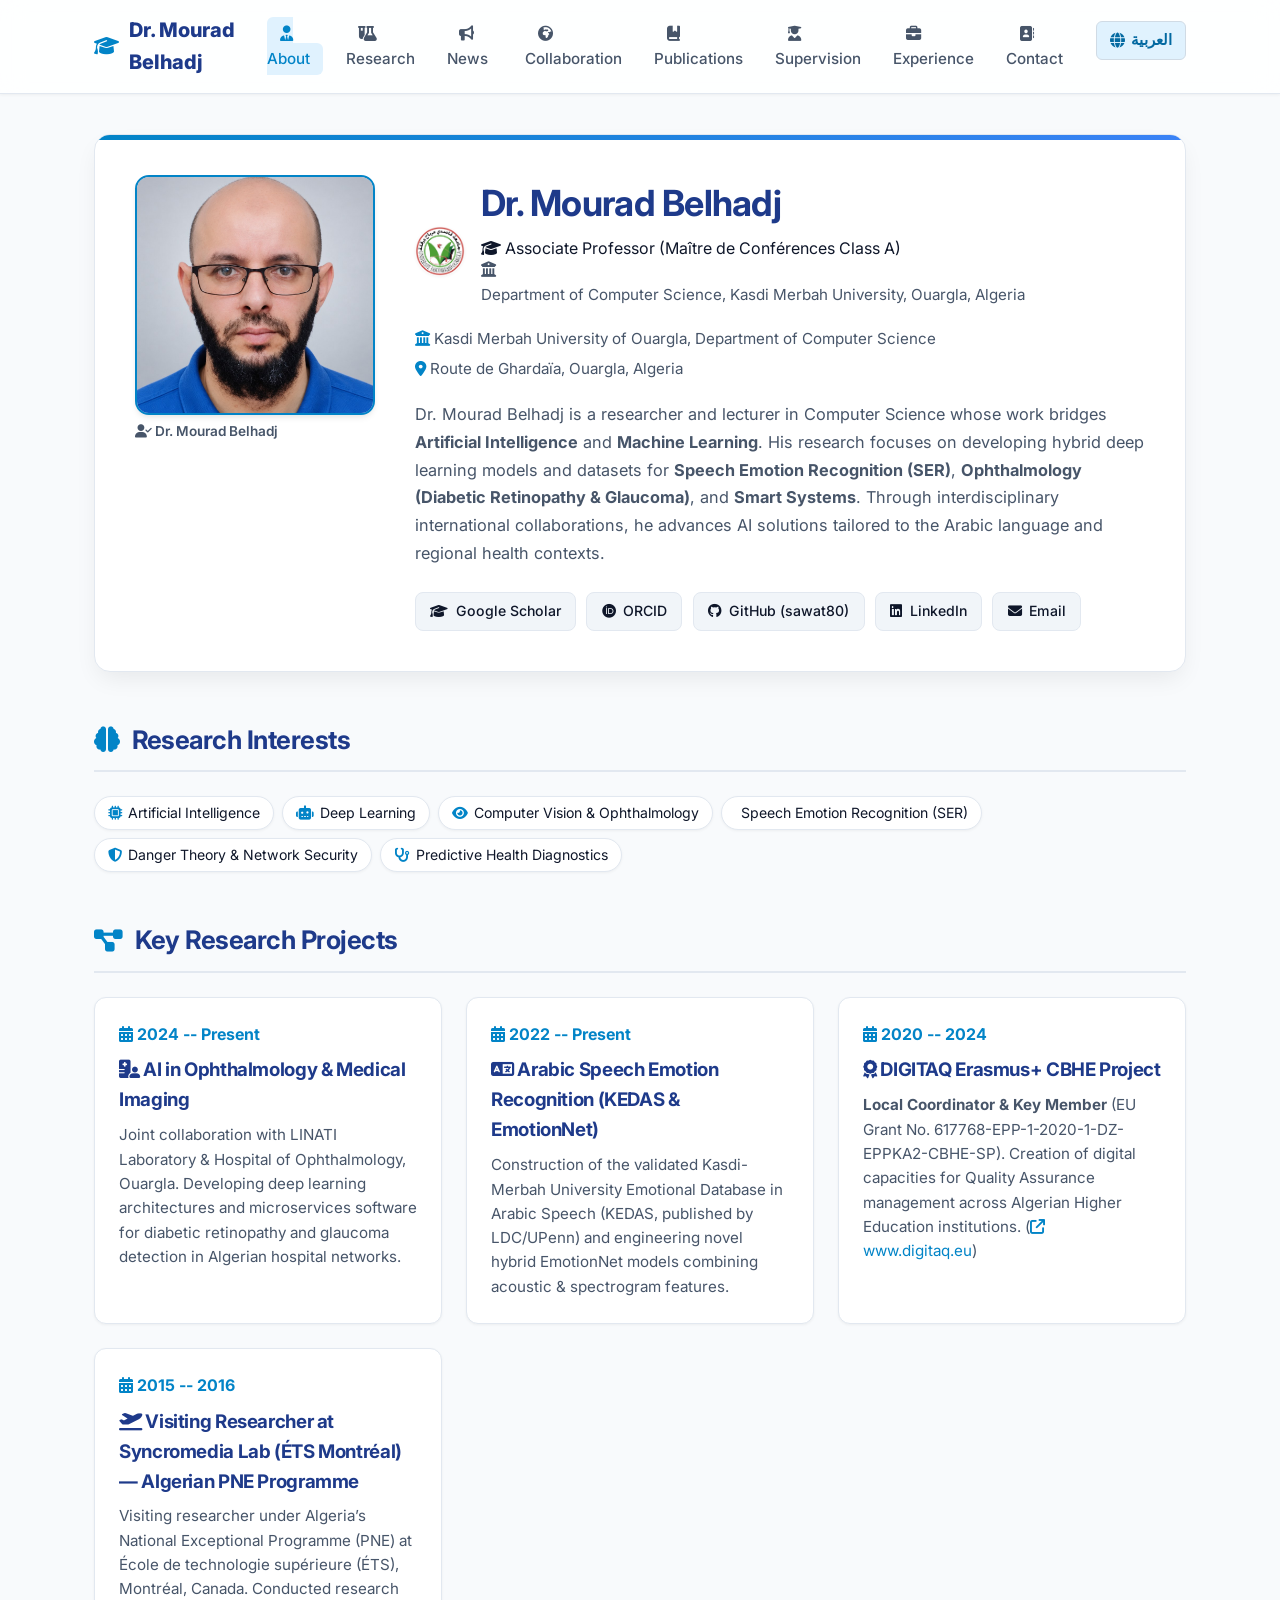
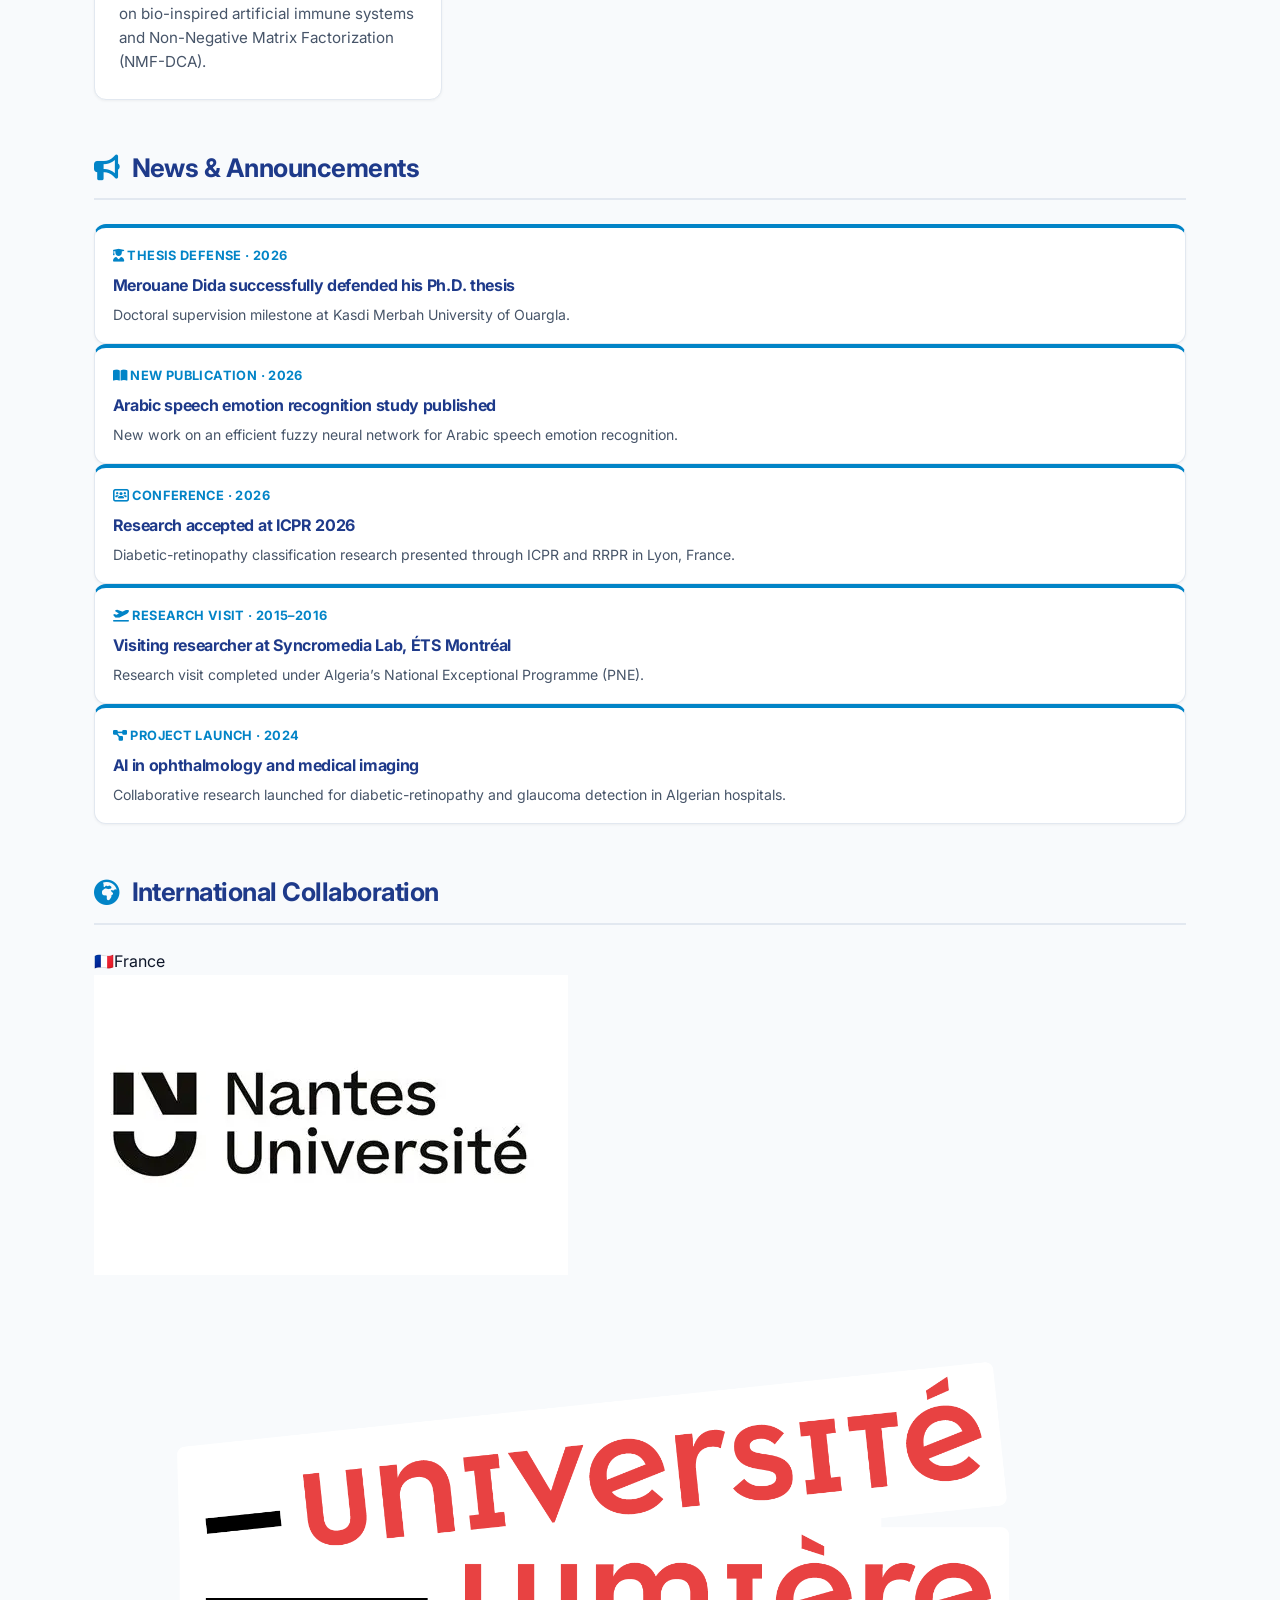
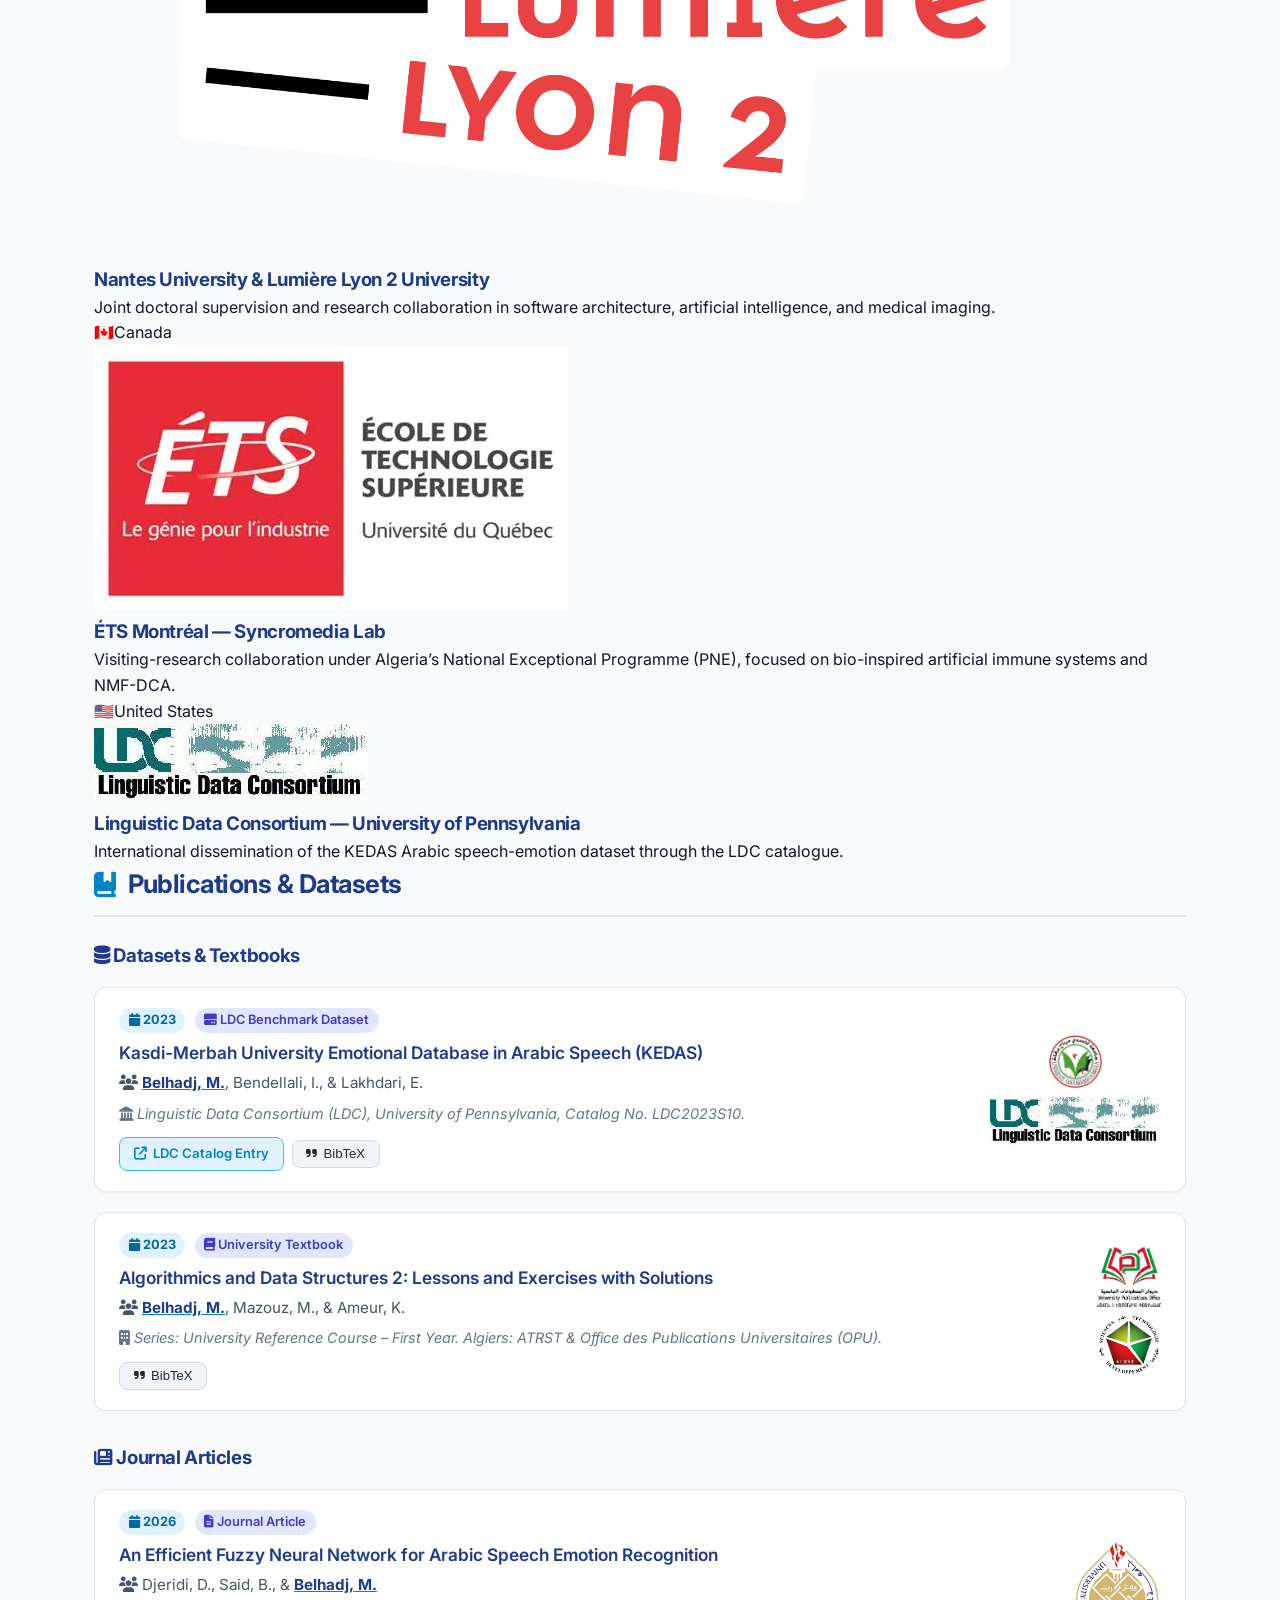
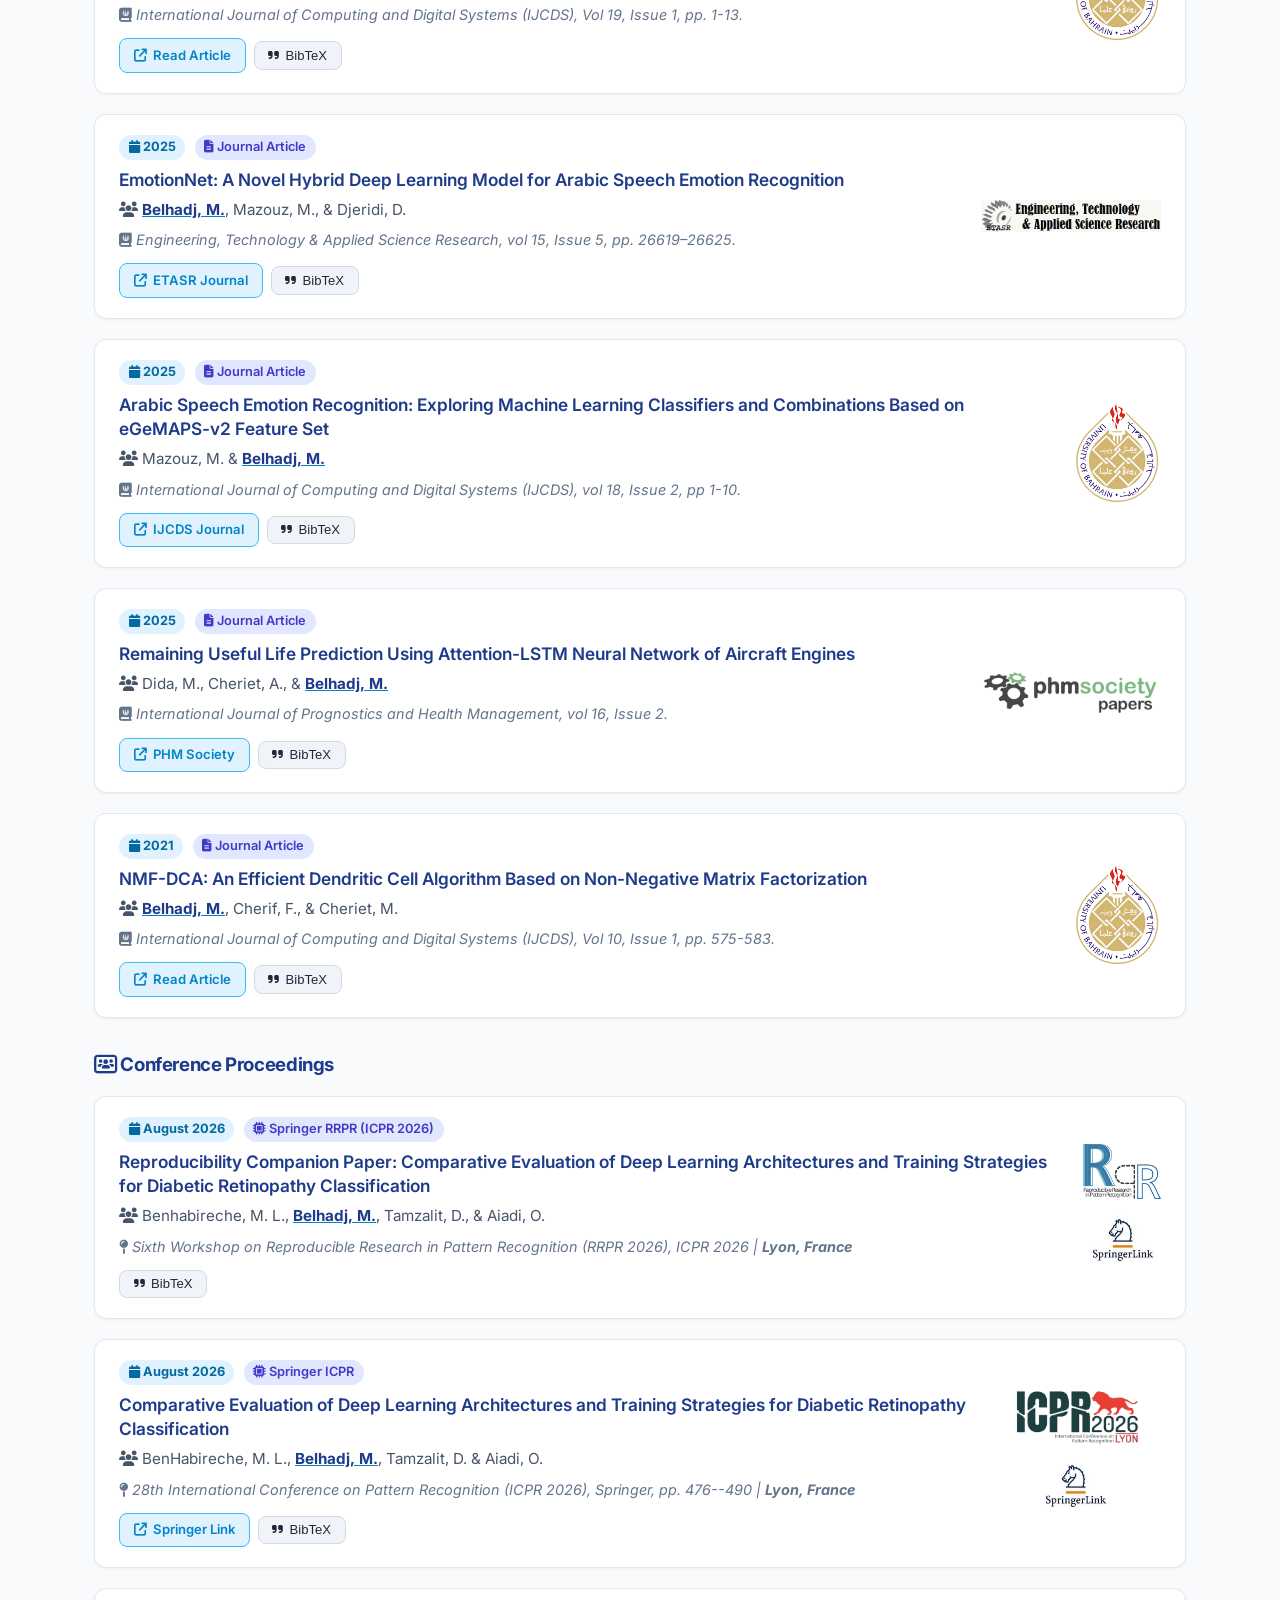
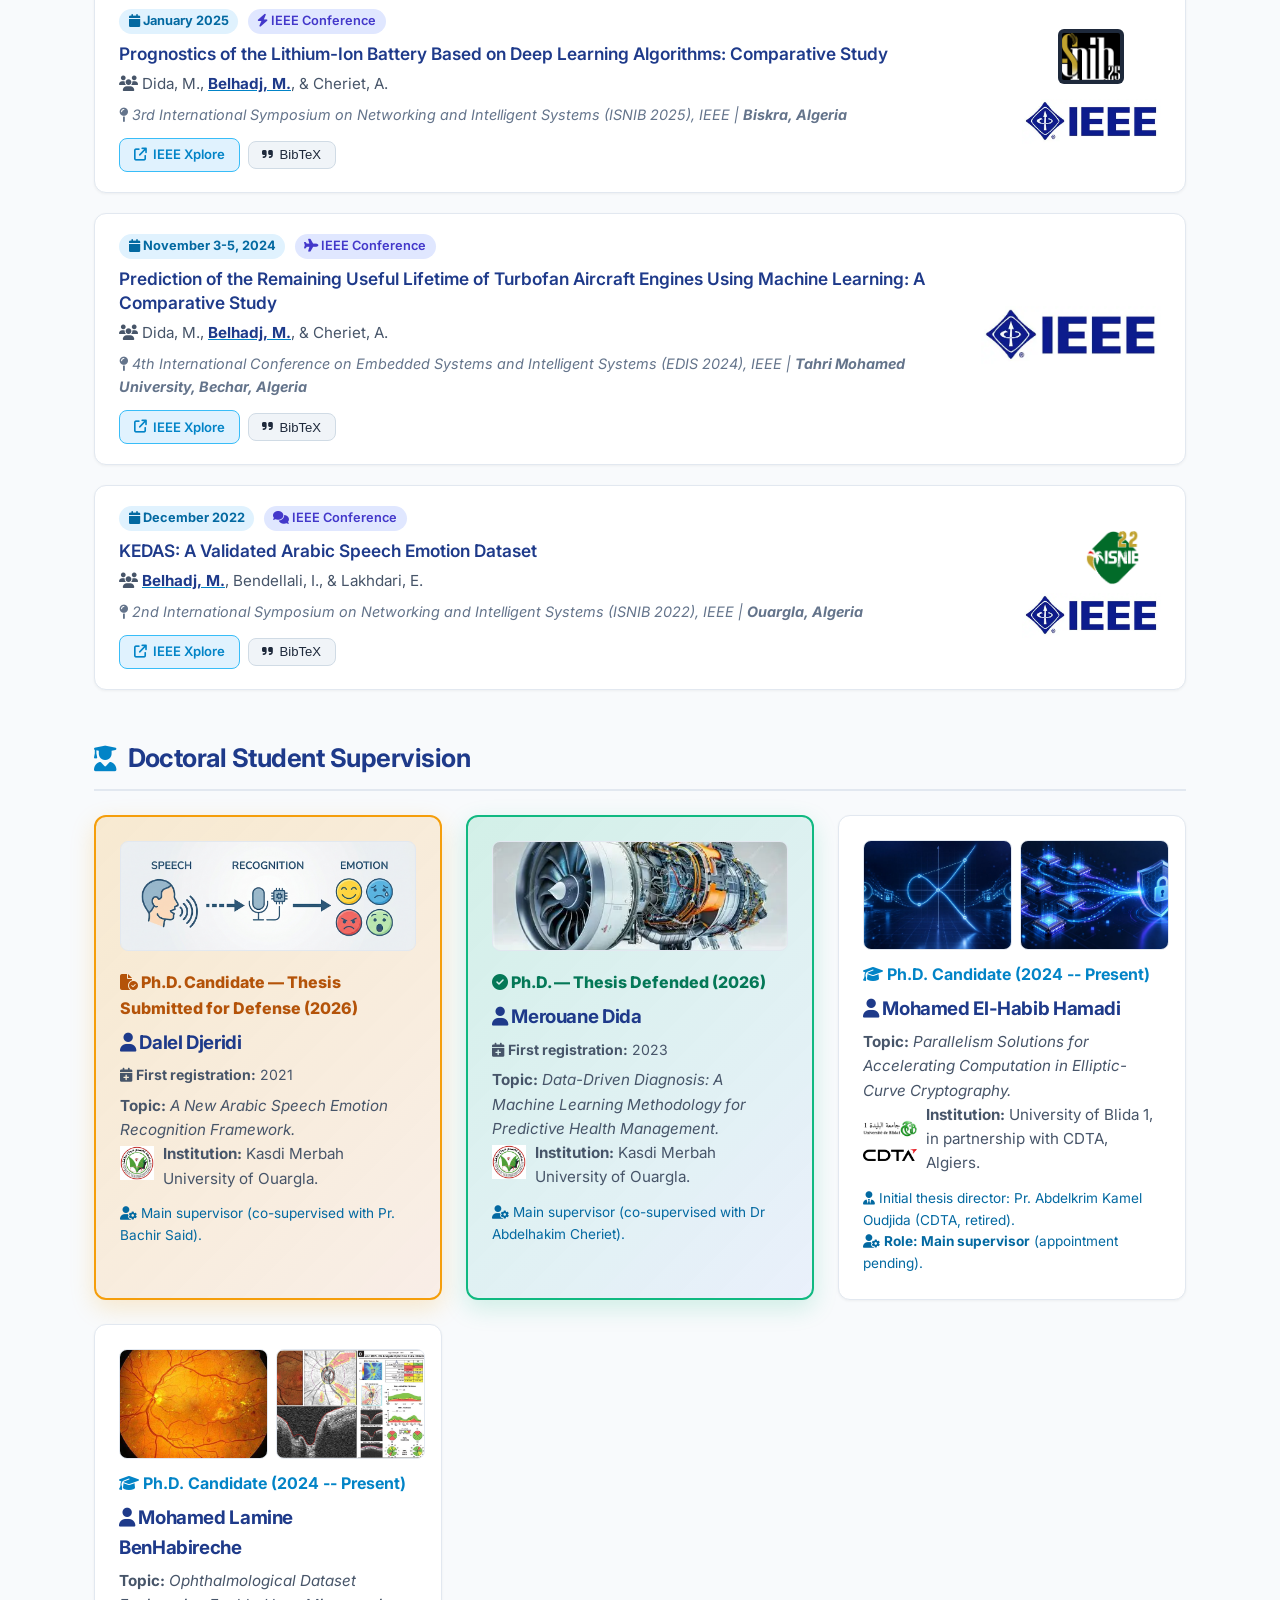
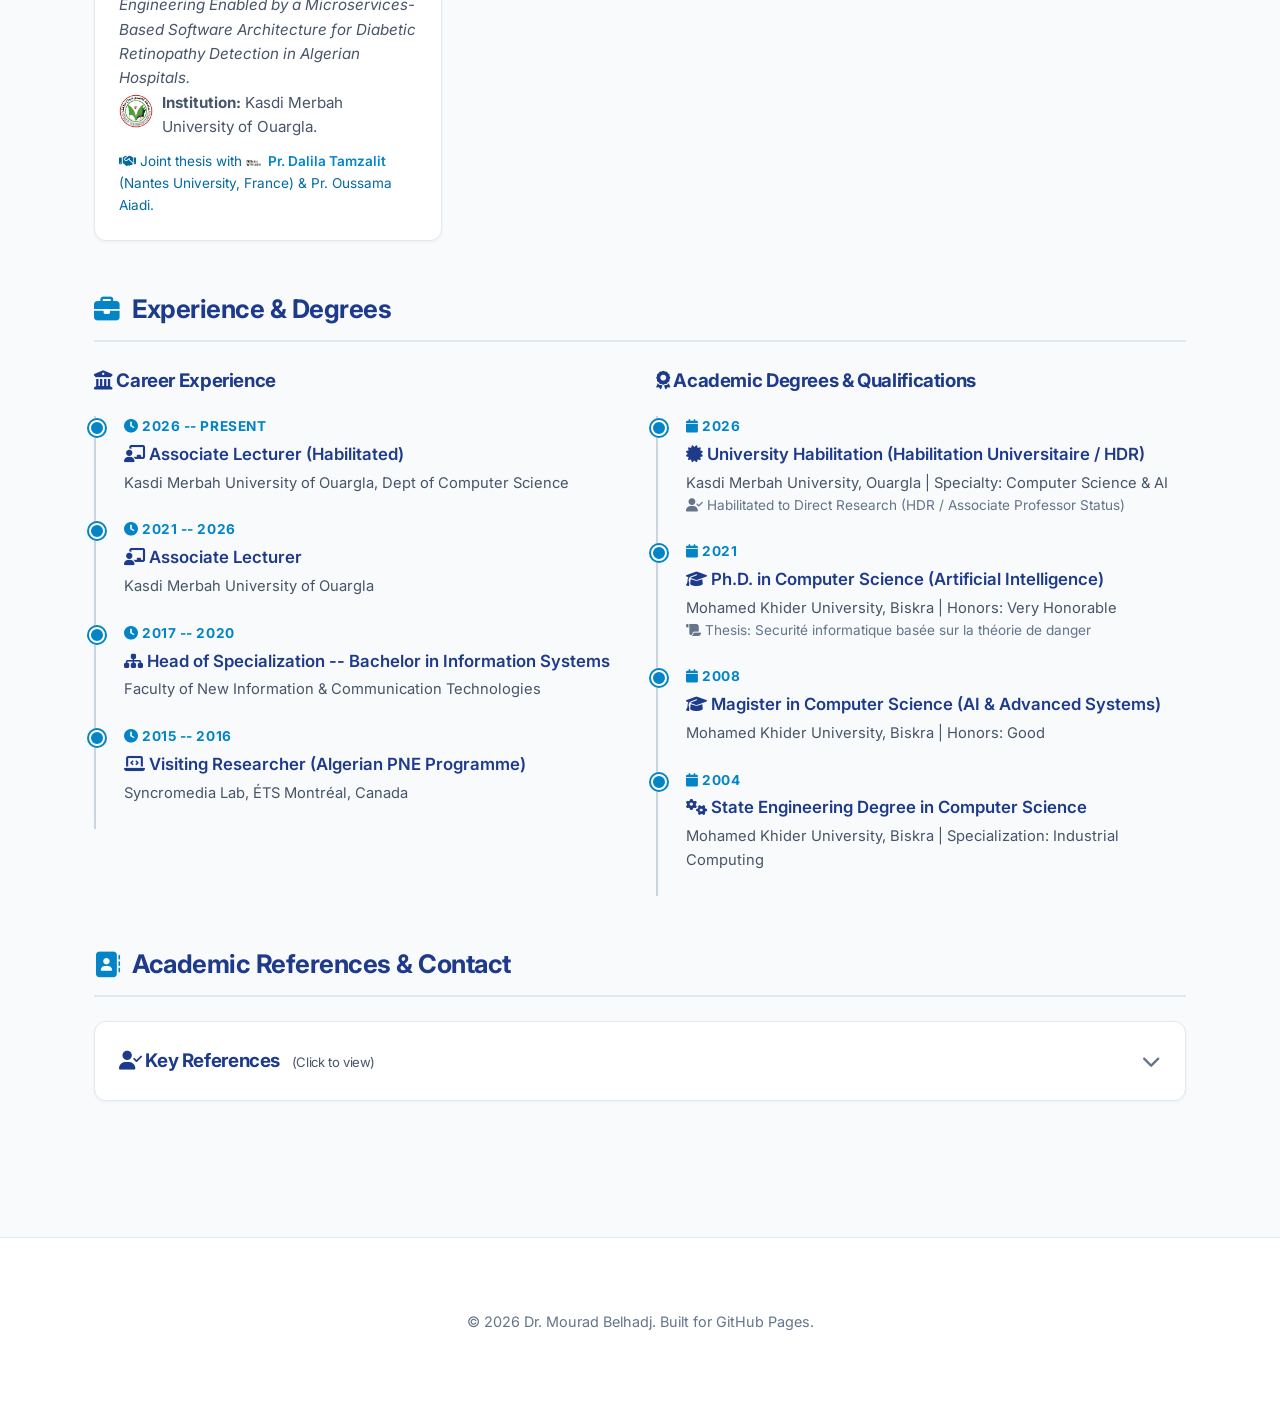
==== commit 38f9b595: "Remove impact dashboard and redesign collaborations" ====
--- a/index.html
+++ b/index.html
@@ -35,7 +35,6 @@
         <li><a href="#about" class="active"><i class="fa-solid fa-user-tie"></i> About</a></li>
         <li><a href="#research"><i class="fa-solid fa-flask-vial"></i> Research</a></li>
         <li><a href="#news"><i class="fa-solid fa-bullhorn"></i> News</a></li>
-        <li><a href="#impact"><i class="fa-solid fa-chart-line"></i> Impact</a></li>
         <li><a href="#collaboration"><i class="fa-solid fa-earth-africa"></i> Collaboration</a></li>
         <li><a href="#publications"><i class="fa-solid fa-book-bookmark"></i> Publications</a></li>
         <li><a href="#supervision"><i class="fa-solid fa-user-graduate"></i> Supervision</a></li>
@@ -190,74 +189,35 @@
     </section>
 
     <!-- Academic Impact -->
-    <section id="impact" class="impact-section">
-      <h2 class="section-title"><i class="fa-solid fa-chart-line"></i> Academic Impact</h2>
-
-      <div class="impact-group">
-        <h3 class="impact-group-title"><i class="fa-solid fa-book-open-reader"></i> Research Output & Citations</h3>
-        <div class="impact-grid impact-grid--research">
-          <div class="impact-card">
-            <div class="impact-icon"><i class="fa-solid fa-book-bookmark"></i></div>
-            <div class="impact-value">12</div>
-            <div class="impact-label">Publications listed</div>
-          </div>
-          <div class="impact-card">
-            <div class="impact-icon"><i class="fa-solid fa-quote-right"></i></div>
-            <div class="impact-value"><i class="fa-brands fa-google-scholar"></i></div>
-            <div class="impact-label">Citations</div>
-            <a class="impact-live" href="https://scholar.google.com/citations?user=g9hxXgEAAAAJ" target="_blank" rel="noopener">View live count <i class="fa-solid fa-arrow-up-right-from-square"></i></a>
-          </div>
-          <div class="impact-card">
-            <div class="impact-icon"><i class="fa-solid fa-chart-simple"></i></div>
-            <div class="impact-value"><i class="fa-brands fa-google-scholar"></i></div>
-            <div class="impact-label">h-index</div>
-            <a class="impact-live" href="https://scholar.google.com/citations?user=g9hxXgEAAAAJ" target="_blank" rel="noopener">View live value <i class="fa-solid fa-arrow-up-right-from-square"></i></a>
-          </div>
-        </div>
-      </div>
-
-      <div class="impact-group">
-        <h3 class="impact-group-title"><i class="fa-solid fa-user-graduate"></i> Ph.D. Supervision Outcomes</h3>
-        <div class="impact-grid impact-grid--supervision">
-          <div class="impact-card impact-card--defended">
-            <div class="impact-icon"><i class="fa-solid fa-circle-check"></i></div>
-            <div class="impact-value">1</div>
-            <div class="impact-label">Thesis defended</div>
-          </div>
-          <div class="impact-card impact-card--submitted">
-            <div class="impact-icon"><i class="fa-solid fa-file-circle-check"></i></div>
-            <div class="impact-value">1</div>
-            <div class="impact-label">Thesis submitted for defense</div>
-          </div>
-          <div class="impact-card impact-card--ongoing">
-            <div class="impact-icon"><i class="fa-solid fa-user-clock"></i></div>
-            <div class="impact-value">2</div>
-            <div class="impact-label">Ongoing Ph.D. candidates</div>
-          </div>
-        </div>
-      </div>
-
-      <div class="chart-card">
-        <h3><i class="fa-solid fa-chart-column"></i> Publications by year</h3>
-        <div class="publication-chart" role="img" aria-label="Publications by year: 2021 one, 2022 one, 2023 two, 2024 one, 2025 four, 2026 three">
-          <div class="chart-column"><span class="chart-count">1</span><div class="chart-bar" style="height: 38px;"></div><span class="chart-year">2021</span></div>
-          <div class="chart-column"><span class="chart-count">1</span><div class="chart-bar" style="height: 38px;"></div><span class="chart-year">2022</span></div>
-          <div class="chart-column"><span class="chart-count">2</span><div class="chart-bar" style="height: 76px;"></div><span class="chart-year">2023</span></div>
-          <div class="chart-column"><span class="chart-count">1</span><div class="chart-bar" style="height: 38px;"></div><span class="chart-year">2024</span></div>
-          <div class="chart-column"><span class="chart-count">4</span><div class="chart-bar" style="height: 152px;"></div><span class="chart-year">2025</span></div>
-          <div class="chart-column"><span class="chart-count">3</span><div class="chart-bar" style="height: 114px;"></div><span class="chart-year">2026</span></div>
-        </div>
-      </div>
-    </section>
-
-
     <!-- International Collaboration -->
-    <section id="collaboration" style="margin-bottom: 3rem;">
+    <section id="collaboration" class="collaboration-section">
       <h2 class="section-title"><i class="fa-solid fa-earth-africa"></i> International Collaboration</h2>
-      <div class="news-grid">
-        <article class="news-card"><div class="news-meta"><i class="fa-solid fa-flag"></i> France</div><h3>Nantes University & Lumière Lyon 2 University</h3><p>Joint doctoral supervision and research collaboration in software architecture, artificial intelligence, and medical imaging.</p></article>
-        <article class="news-card"><div class="news-meta"><i class="fa-solid fa-flag"></i> Canada</div><h3>ÉTS Montréal — Syncromedia Lab</h3><p>Visiting-research collaboration under Algeria’s National Exceptional Programme (PNE), focused on bio-inspired artificial immune systems and NMF-DCA.</p></article>
-        <article class="news-card"><div class="news-meta"><i class="fa-solid fa-flag-usa"></i> United States</div><h3>Linguistic Data Consortium, University of Pennsylvania</h3><p>International dissemination of the KEDAS Arabic speech-emotion dataset through the LDC catalogue.</p></article>
+      <div class="collaboration-grid">
+        <article class="collaboration-card">
+          <div class="collaboration-country"><span class="country-flag" aria-hidden="true">🇫🇷</span><span>France</span></div>
+          <div class="institution-logos">
+            <a href="https://www.univ-nantes.fr/" target="_blank" rel="noopener" title="Nantes University & Lumière Lyon 2 University"><img src="images/logo_nantes.png" alt="Nantes University logo"></a>
+            <a href="https://www.univ-lyon2.fr/" target="_blank" rel="noopener" title="Nantes University & Lumière Lyon 2 University"><img src="images/logo_lyon2.png" alt="Lumière Lyon 2 University logo"></a>
+          </div>
+          <h3>Nantes University & Lumière Lyon 2 University</h3>
+          <p>Joint doctoral supervision and research collaboration in software architecture, artificial intelligence, and medical imaging.</p>
+        </article>
+        <article class="collaboration-card">
+          <div class="collaboration-country"><span class="country-flag" aria-hidden="true">🇨🇦</span><span>Canada</span></div>
+          <div class="institution-logos">
+            <a href="https://www.etsmtl.ca/" target="_blank" rel="noopener" title="ÉTS Montréal — Syncromedia Lab"><img src="images/logo_ets.png" alt="ÉTS Montréal logo"></a>
+          </div>
+          <h3>ÉTS Montréal — Syncromedia Lab</h3>
+          <p>Visiting-research collaboration under Algeria’s National Exceptional Programme (PNE), focused on bio-inspired artificial immune systems and NMF-DCA.</p>
+        </article>
+        <article class="collaboration-card">
+          <div class="collaboration-country"><span class="country-flag" aria-hidden="true">🇺🇸</span><span>United States</span></div>
+          <div class="institution-logos">
+            <a href="https://www.ldc.upenn.edu/" target="_blank" rel="noopener" title="Linguistic Data Consortium — University of Pennsylvania"><img src="images/logo_ldc.png" alt="Linguistic Data Consortium logo"></a>
+          </div>
+          <h3>Linguistic Data Consortium — University of Pennsylvania</h3>
+          <p>International dissemination of the KEDAS Arabic speech-emotion dataset through the LDC catalogue.</p>
+        </article>
       </div>
     </section>
 
--- a/style.css
+++ b/style.css
@@ -588,6 +588,27 @@
 
 /* News and Academic Impact */
 .news-grid,
+.impact-section {
+  margin-bottom: 3rem;
+}
+
+.impact-group {
+  margin-bottom: 1.25rem;
+}
+
+.impact-group-title {
+  display: flex;
+  align-items: center;
+  gap: 0.55rem;
+  color: var(--accent-navy);
+  font-size: 1rem;
+  margin: 0 0 0.75rem;
+}
+
+.impact-group-title i {
+  color: var(--accent-primary);
+}
+
 .impact-grid {
   display: grid;
   grid-template-columns: repeat(auto-fit, minmax(210px, 1fr));
@@ -631,12 +652,51 @@
 }
 
 .impact-card {
+  position: relative;
+  overflow: hidden;
   background: linear-gradient(145deg, #ffffff, #f8fafc);
   border: 1px solid var(--border-color);
+  border-top: 4px solid var(--accent-primary);
   border-radius: 12px;
   padding: 1.15rem;
   text-align: center;
   box-shadow: var(--shadow-sm);
+  transition: transform var(--transition-fast), box-shadow var(--transition-fast);
+}
+
+.impact-card:hover {
+  transform: translateY(-3px);
+  box-shadow: var(--shadow-md);
+}
+
+.impact-card--defended {
+  border-top-color: #16a34a;
+  background: linear-gradient(145deg, #ffffff, #f0fdf4);
+}
+
+.impact-card--defended .impact-icon,
+.impact-card--defended .impact-value {
+  color: #15803d;
+}
+
+.impact-card--submitted {
+  border-top-color: #f59e0b;
+  background: linear-gradient(145deg, #ffffff, #fffbeb);
+}
+
+.impact-card--submitted .impact-icon,
+.impact-card--submitted .impact-value {
+  color: #b45309;
+}
+
+.impact-card--ongoing {
+  border-top-color: #2563eb;
+  background: linear-gradient(145deg, #ffffff, #eff6ff);
+}
+
+.impact-card--ongoing .impact-icon,
+.impact-card--ongoing .impact-value {
+  color: #1d4ed8;
 }
 
 .impact-icon {
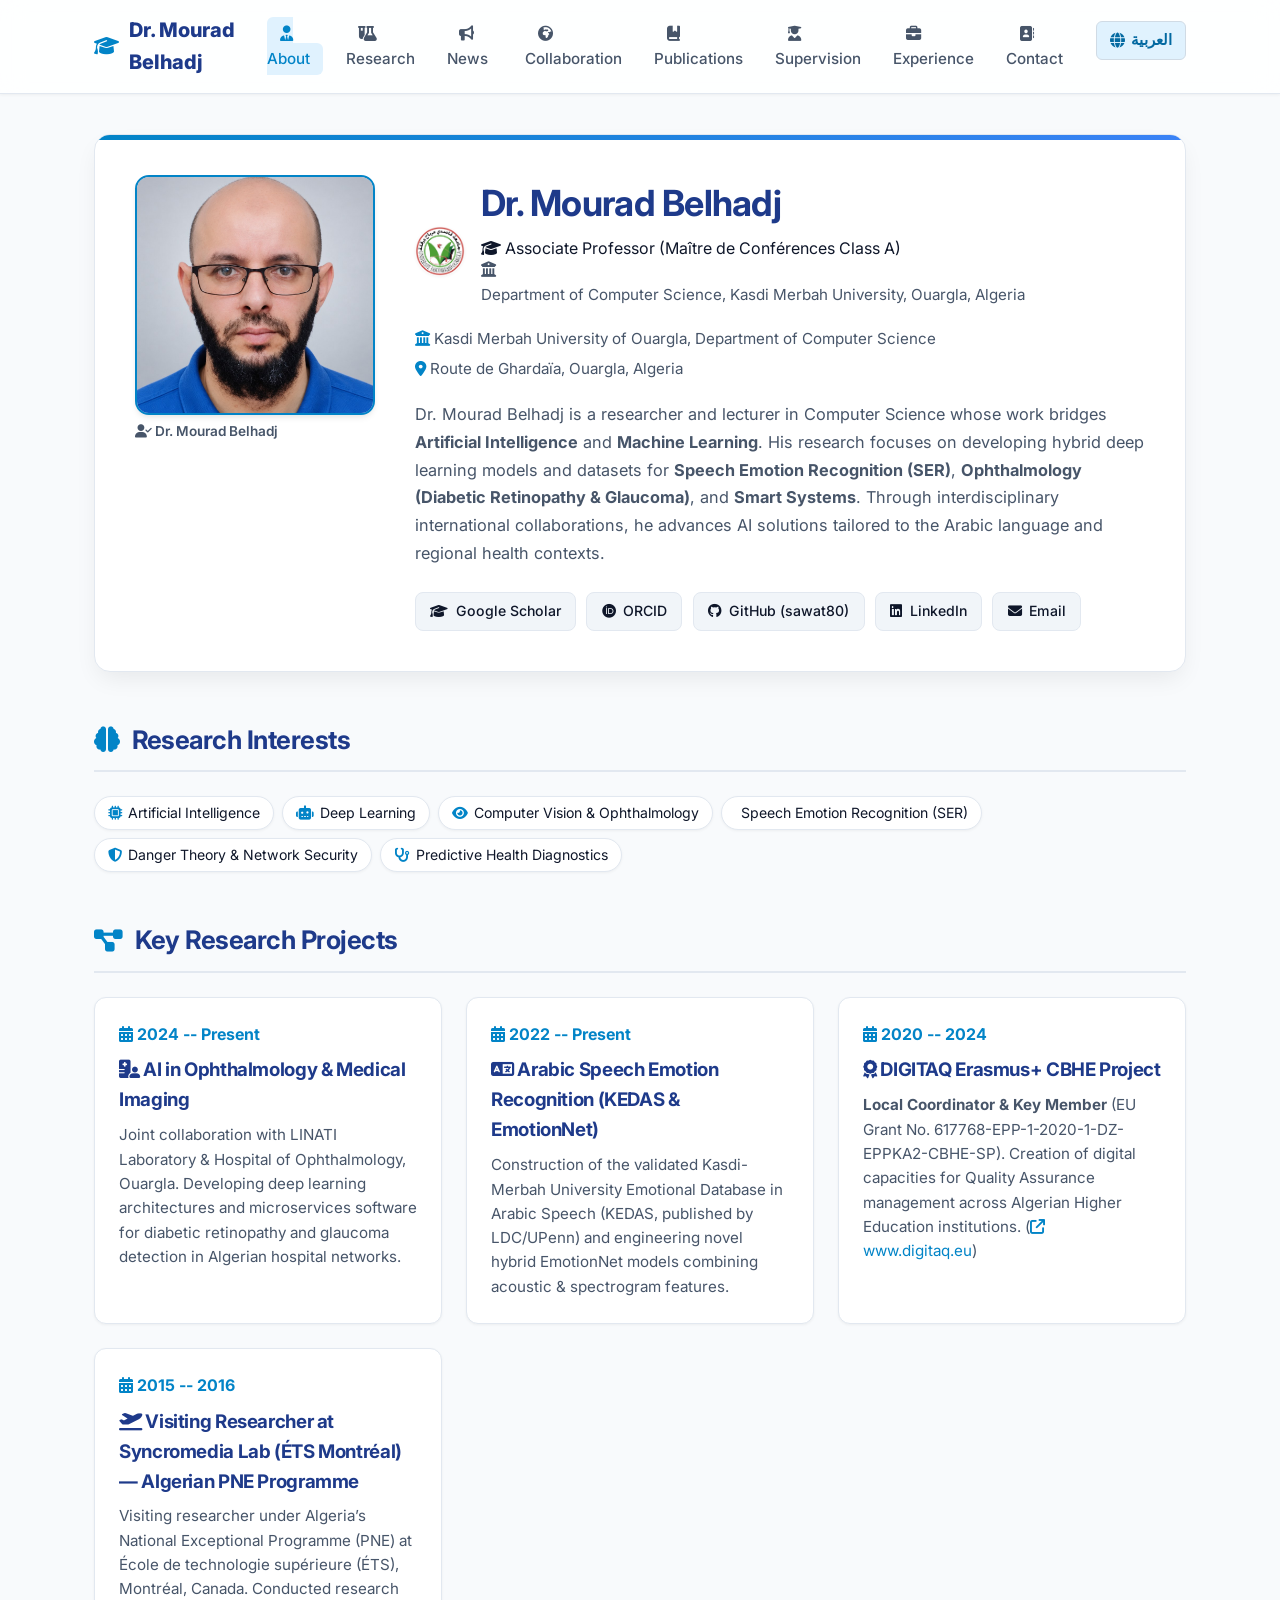
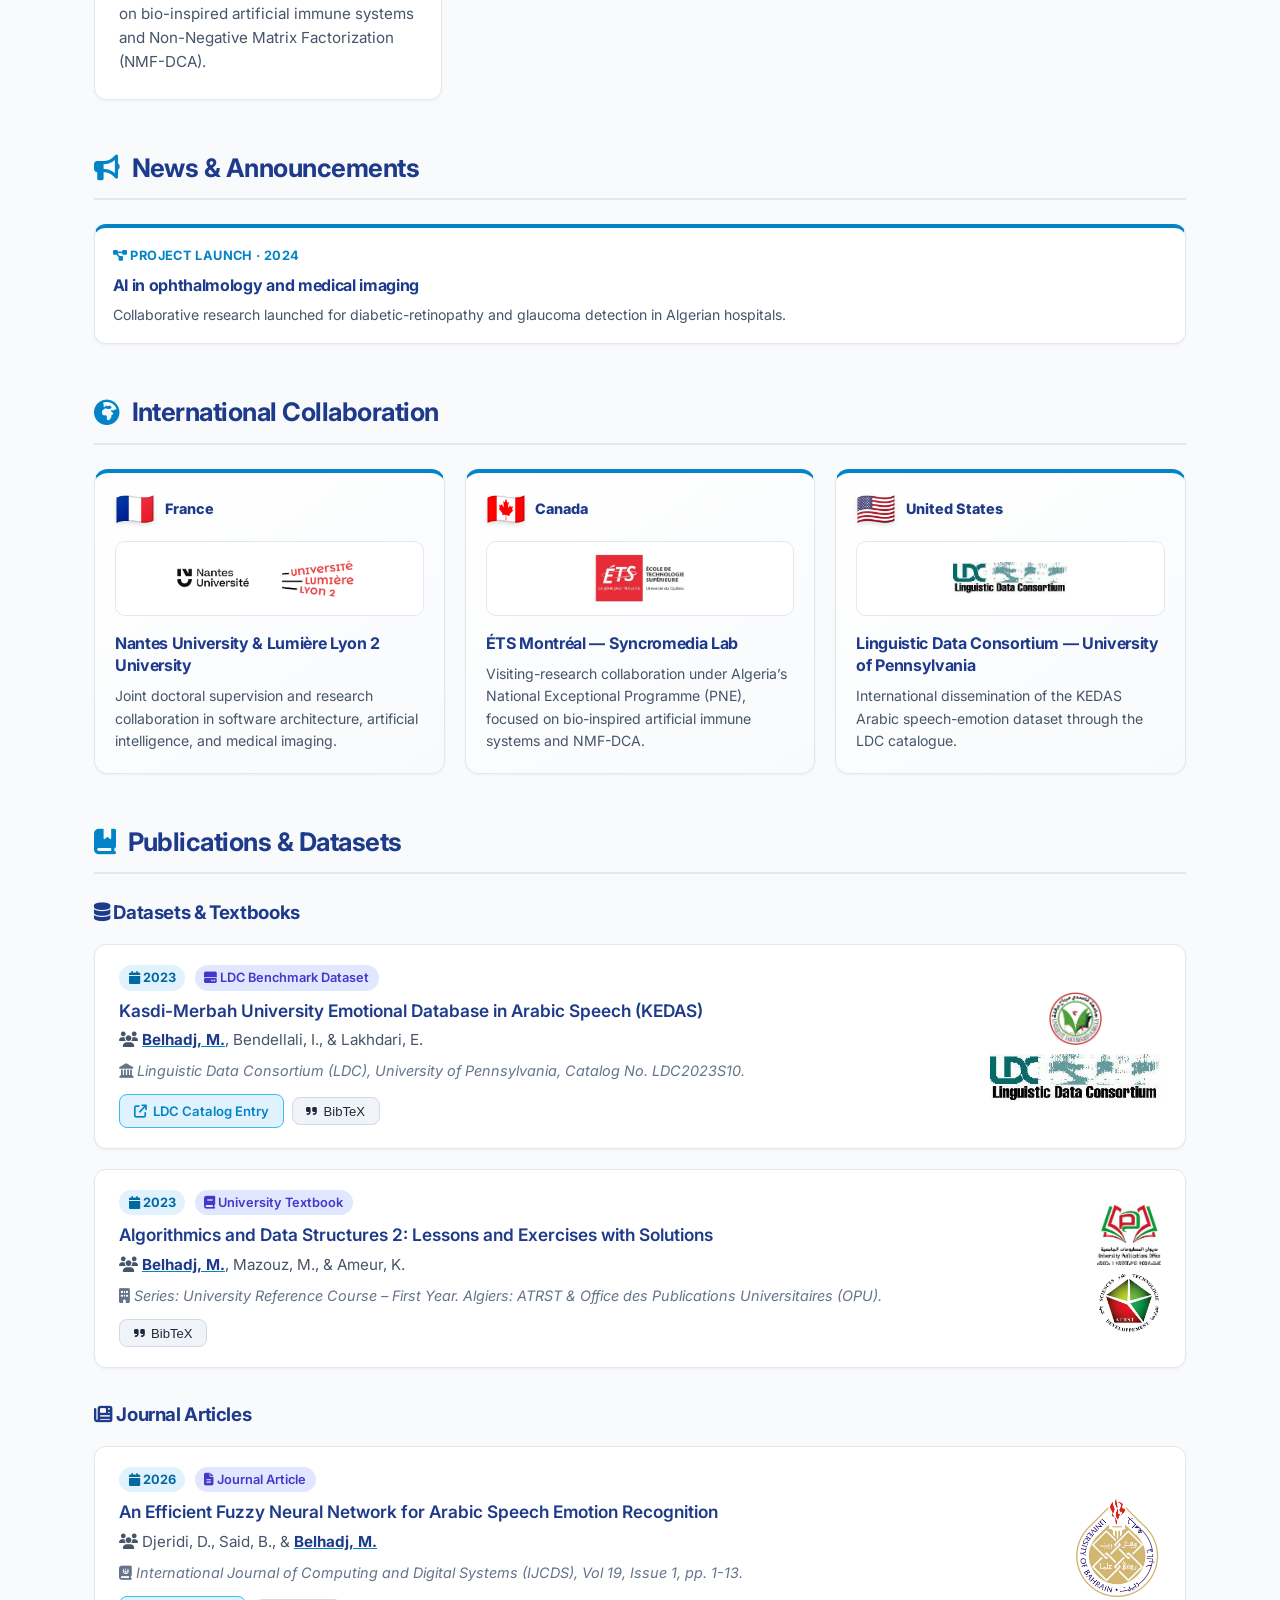
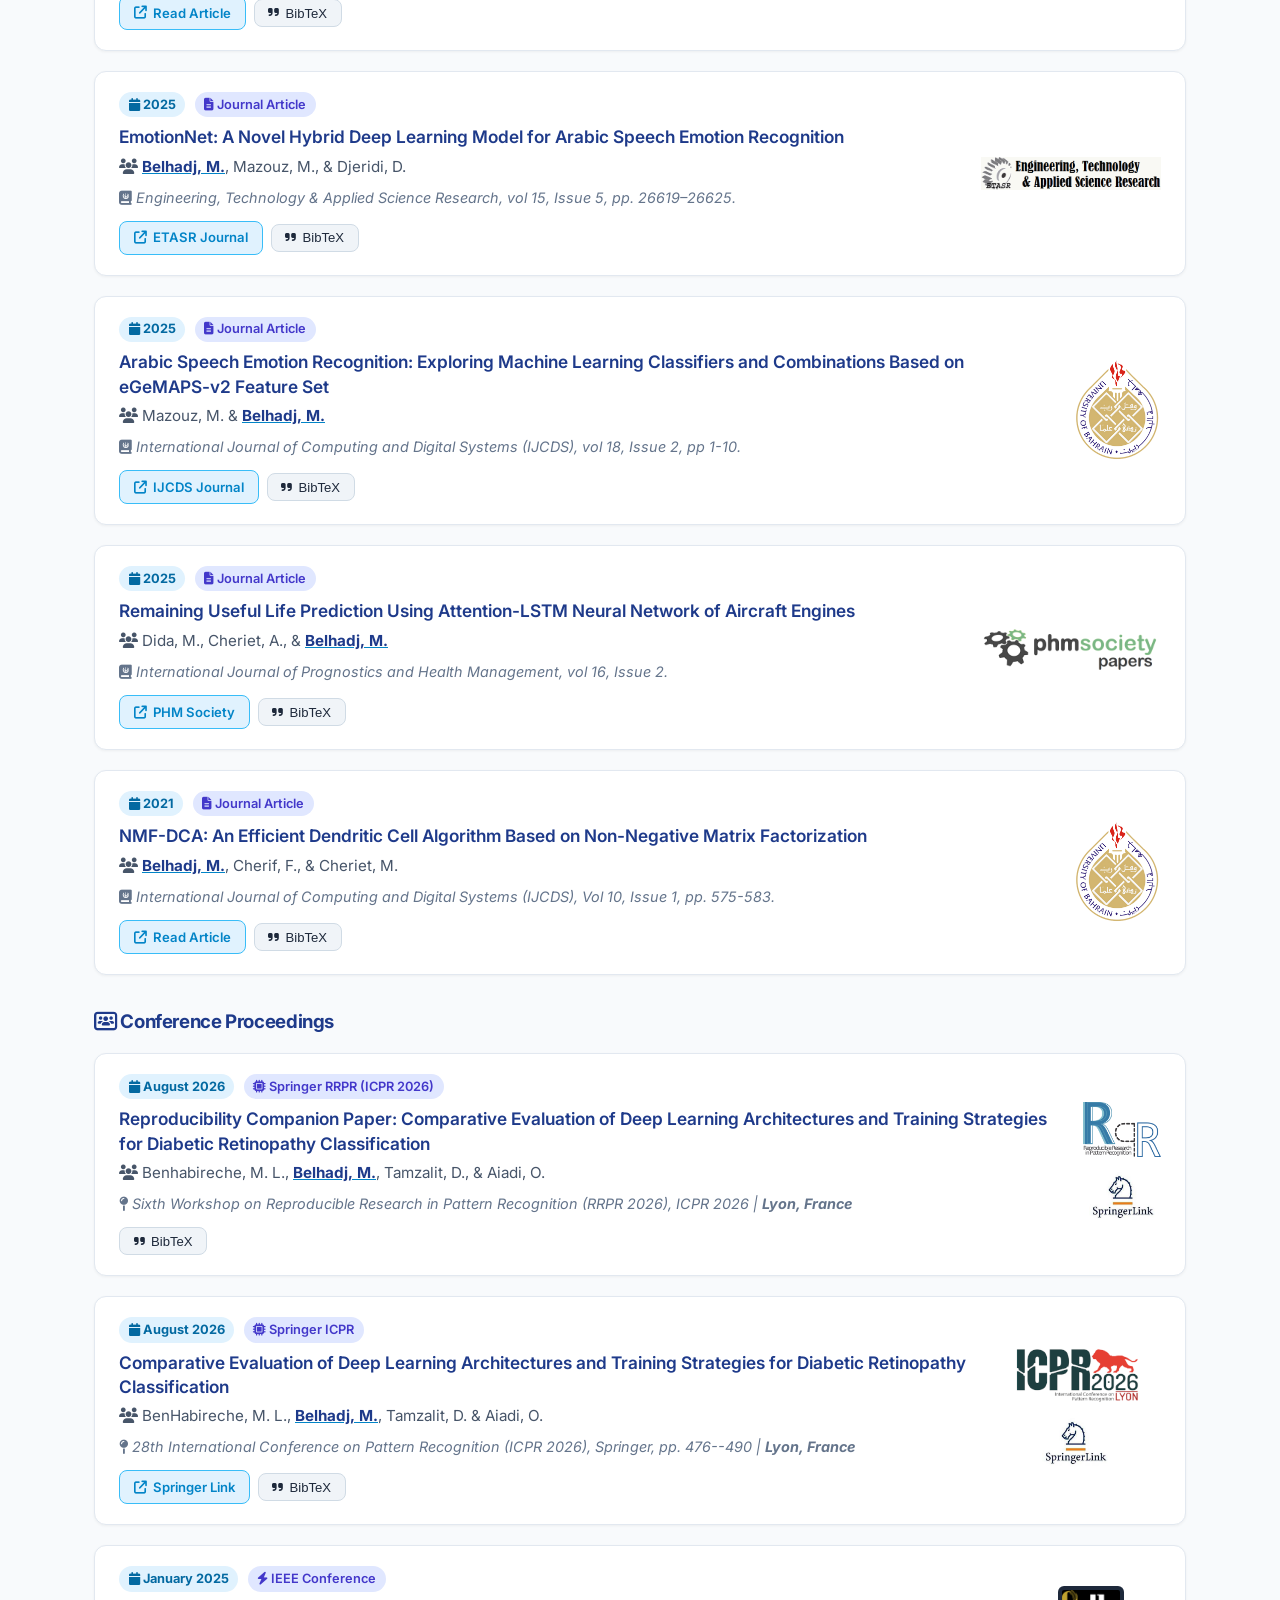
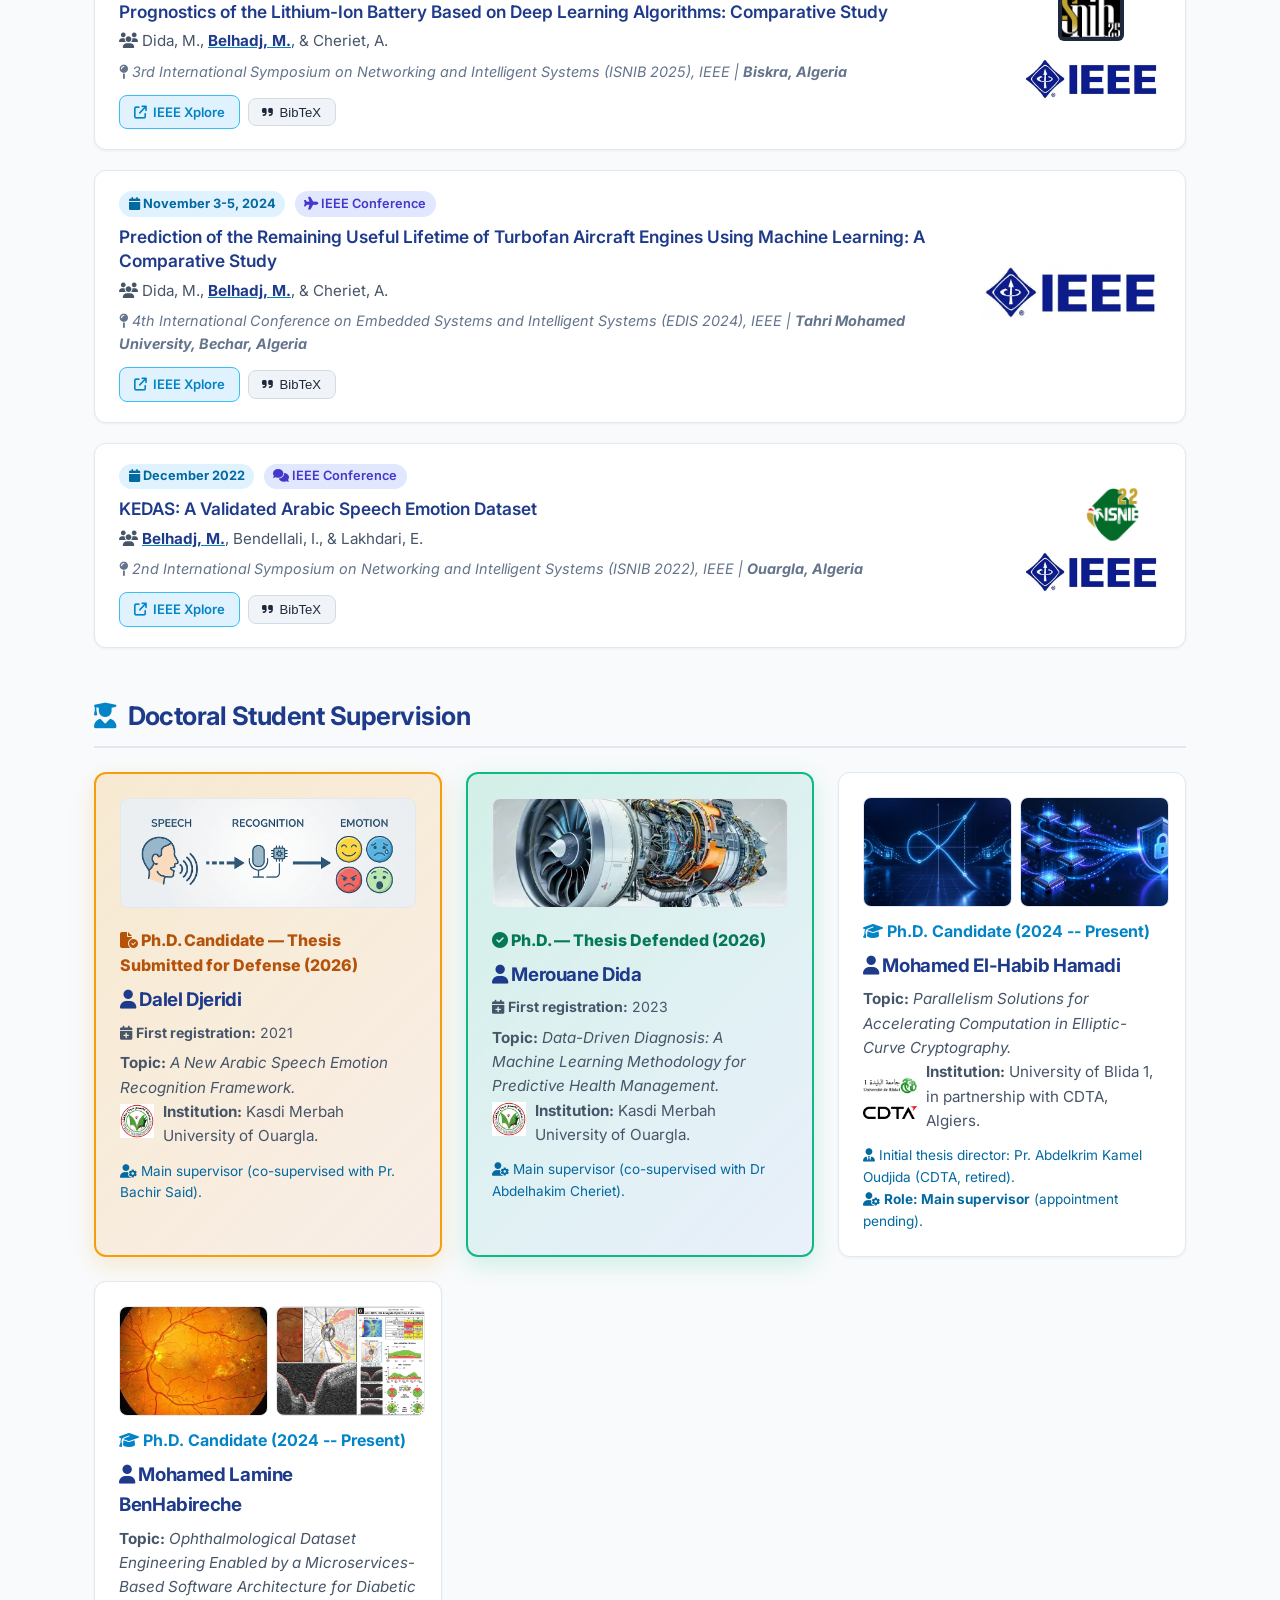
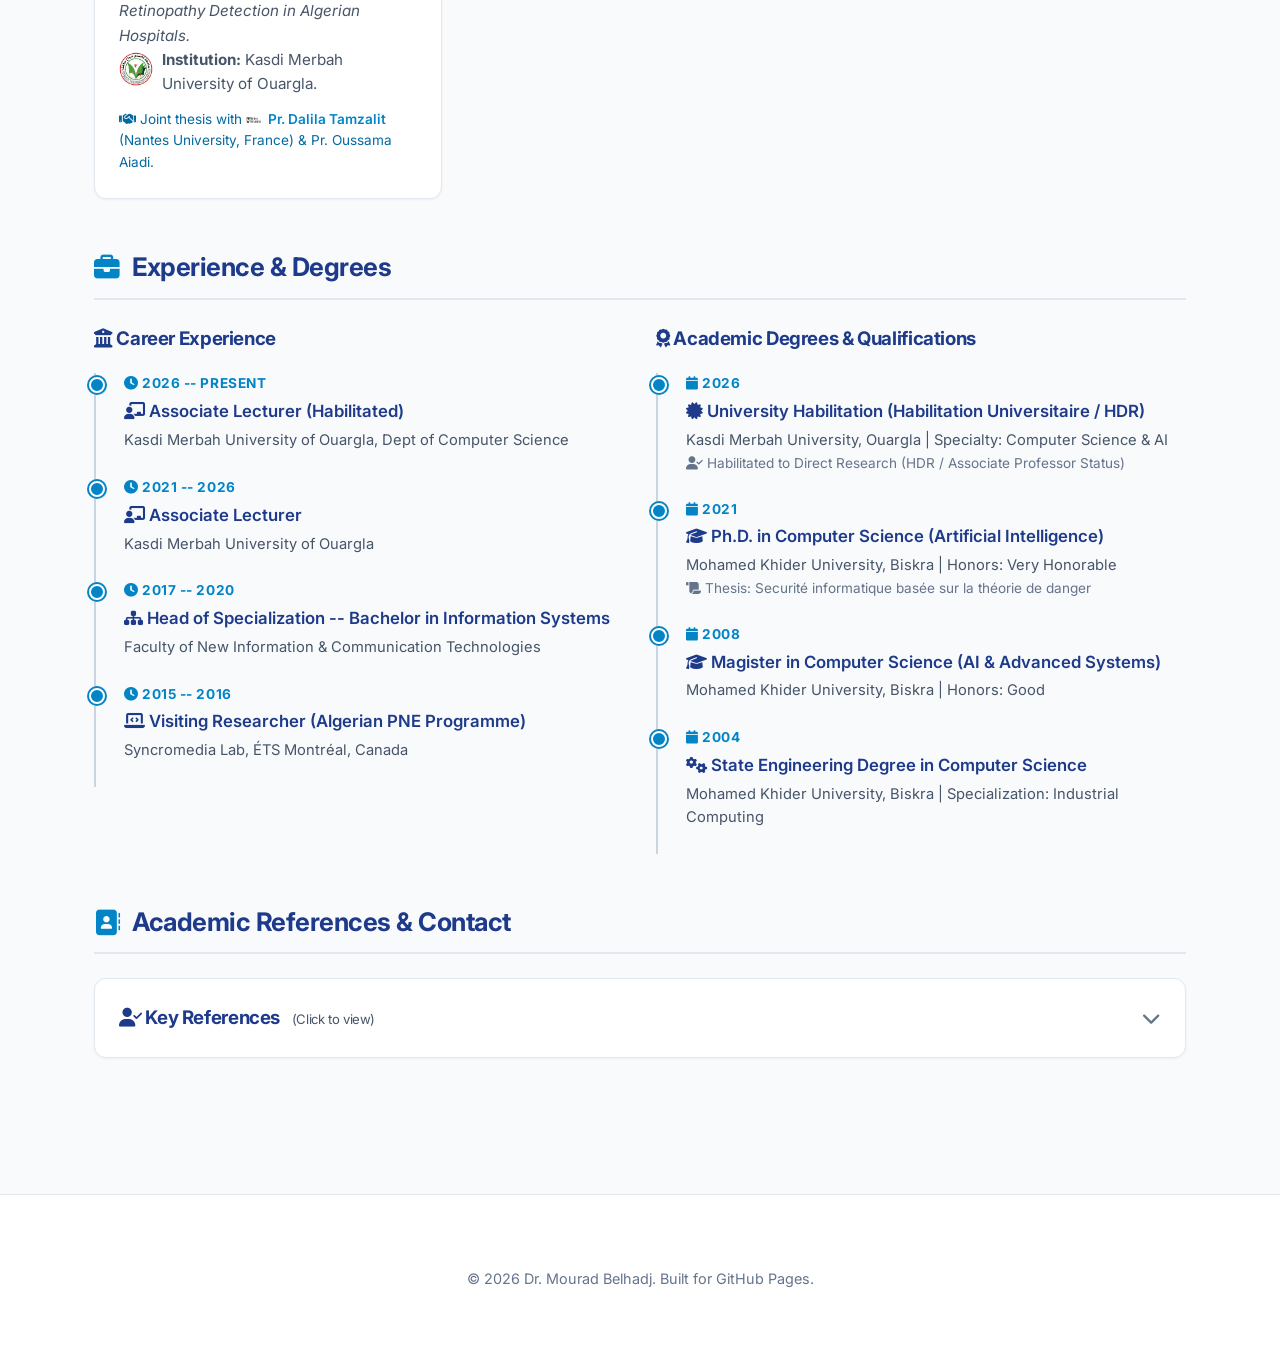
==== commit 432471d8: "Remove research visit from news" ====
--- a/index.html
+++ b/index.html
@@ -160,26 +160,6 @@
     <section id="news" style="margin-bottom: 3rem;">
       <h2 class="section-title"><i class="fa-solid fa-bullhorn"></i> News & Announcements</h2>
       <div class="news-grid">
-        <article class="news-card">
-          <div class="news-meta"><i class="fa-solid fa-user-graduate"></i> Thesis Defense · 2026</div>
-          <h3>Merouane Dida successfully defended his Ph.D. thesis</h3>
-          <p>Doctoral supervision milestone at Kasdi Merbah University of Ouargla.</p>
-        </article>
-        <article class="news-card">
-          <div class="news-meta"><i class="fa-solid fa-book-open"></i> New Publication · 2026</div>
-          <h3>Arabic speech emotion recognition study published</h3>
-          <p>New work on an efficient fuzzy neural network for Arabic speech emotion recognition.</p>
-        </article>
-        <article class="news-card">
-          <div class="news-meta"><i class="fa-solid fa-users-rectangle"></i> Conference · 2026</div>
-          <h3>Research accepted at ICPR 2026</h3>
-          <p>Diabetic-retinopathy classification research presented through ICPR and RRPR in Lyon, France.</p>
-        </article>
-        <article class="news-card">
-          <div class="news-meta"><i class="fa-solid fa-plane-departure"></i> Research Visit · 2015–2016</div>
-          <h3>Visiting researcher at Syncromedia Lab, ÉTS Montréal</h3>
-          <p>Research visit completed under Algeria’s National Exceptional Programme (PNE).</p>
-        </article>
         <article class="news-card">
           <div class="news-meta"><i class="fa-solid fa-diagram-project"></i> Project Launch · 2024</div>
           <h3>AI in ophthalmology and medical imaging</h3>
--- a/style.css
+++ b/style.css
@@ -787,3 +787,100 @@
     font-size: 0.7rem;
   }
 }
+
+
+/* International collaboration */
+.collaboration-section {
+  margin-bottom: 3rem;
+}
+
+.collaboration-grid {
+  display: grid;
+  grid-template-columns: repeat(3, minmax(0, 1fr));
+  gap: 1.25rem;
+}
+
+.collaboration-card {
+  position: relative;
+  display: flex;
+  flex-direction: column;
+  min-height: 285px;
+  padding: 1.25rem;
+  overflow: hidden;
+  background: linear-gradient(145deg, #ffffff, #f8fafc);
+  border: 1px solid var(--border-color);
+  border-top: 4px solid var(--accent-primary);
+  border-radius: 14px;
+  box-shadow: var(--shadow-sm);
+  transition: transform var(--transition-fast), box-shadow var(--transition-fast);
+}
+
+.collaboration-card:hover {
+  transform: translateY(-4px);
+  box-shadow: var(--shadow-md);
+}
+
+.collaboration-country {
+  display: flex;
+  align-items: center;
+  gap: 0.6rem;
+  color: var(--accent-navy);
+  font-size: 0.9rem;
+  font-weight: 800;
+  margin-bottom: 1rem;
+}
+
+.country-flag {
+  font-size: 2rem;
+  line-height: 1;
+  filter: drop-shadow(0 2px 2px rgba(15, 23, 42, 0.14));
+}
+
+.institution-logos {
+  display: flex;
+  align-items: center;
+  justify-content: center;
+  gap: 1rem;
+  min-height: 72px;
+  padding: 0.65rem;
+  margin-bottom: 1rem;
+  background: #ffffff;
+  border: 1px solid var(--border-color);
+  border-radius: 10px;
+}
+
+.institution-logos a {
+  display: inline-flex;
+  align-items: center;
+  justify-content: center;
+}
+
+.institution-logos img {
+  width: auto;
+  max-width: 115px;
+  height: 52px;
+  object-fit: contain;
+}
+
+.collaboration-card h3 {
+  color: var(--accent-navy);
+  font-size: 1rem;
+  line-height: 1.4;
+  margin-bottom: 0.55rem;
+}
+
+.collaboration-card p {
+  color: var(--text-muted);
+  font-size: 0.88rem;
+  line-height: 1.6;
+}
+
+@media (max-width: 900px) {
+  .collaboration-grid {
+    grid-template-columns: 1fr;
+  }
+
+  .collaboration-card {
+    min-height: auto;
+  }
+}
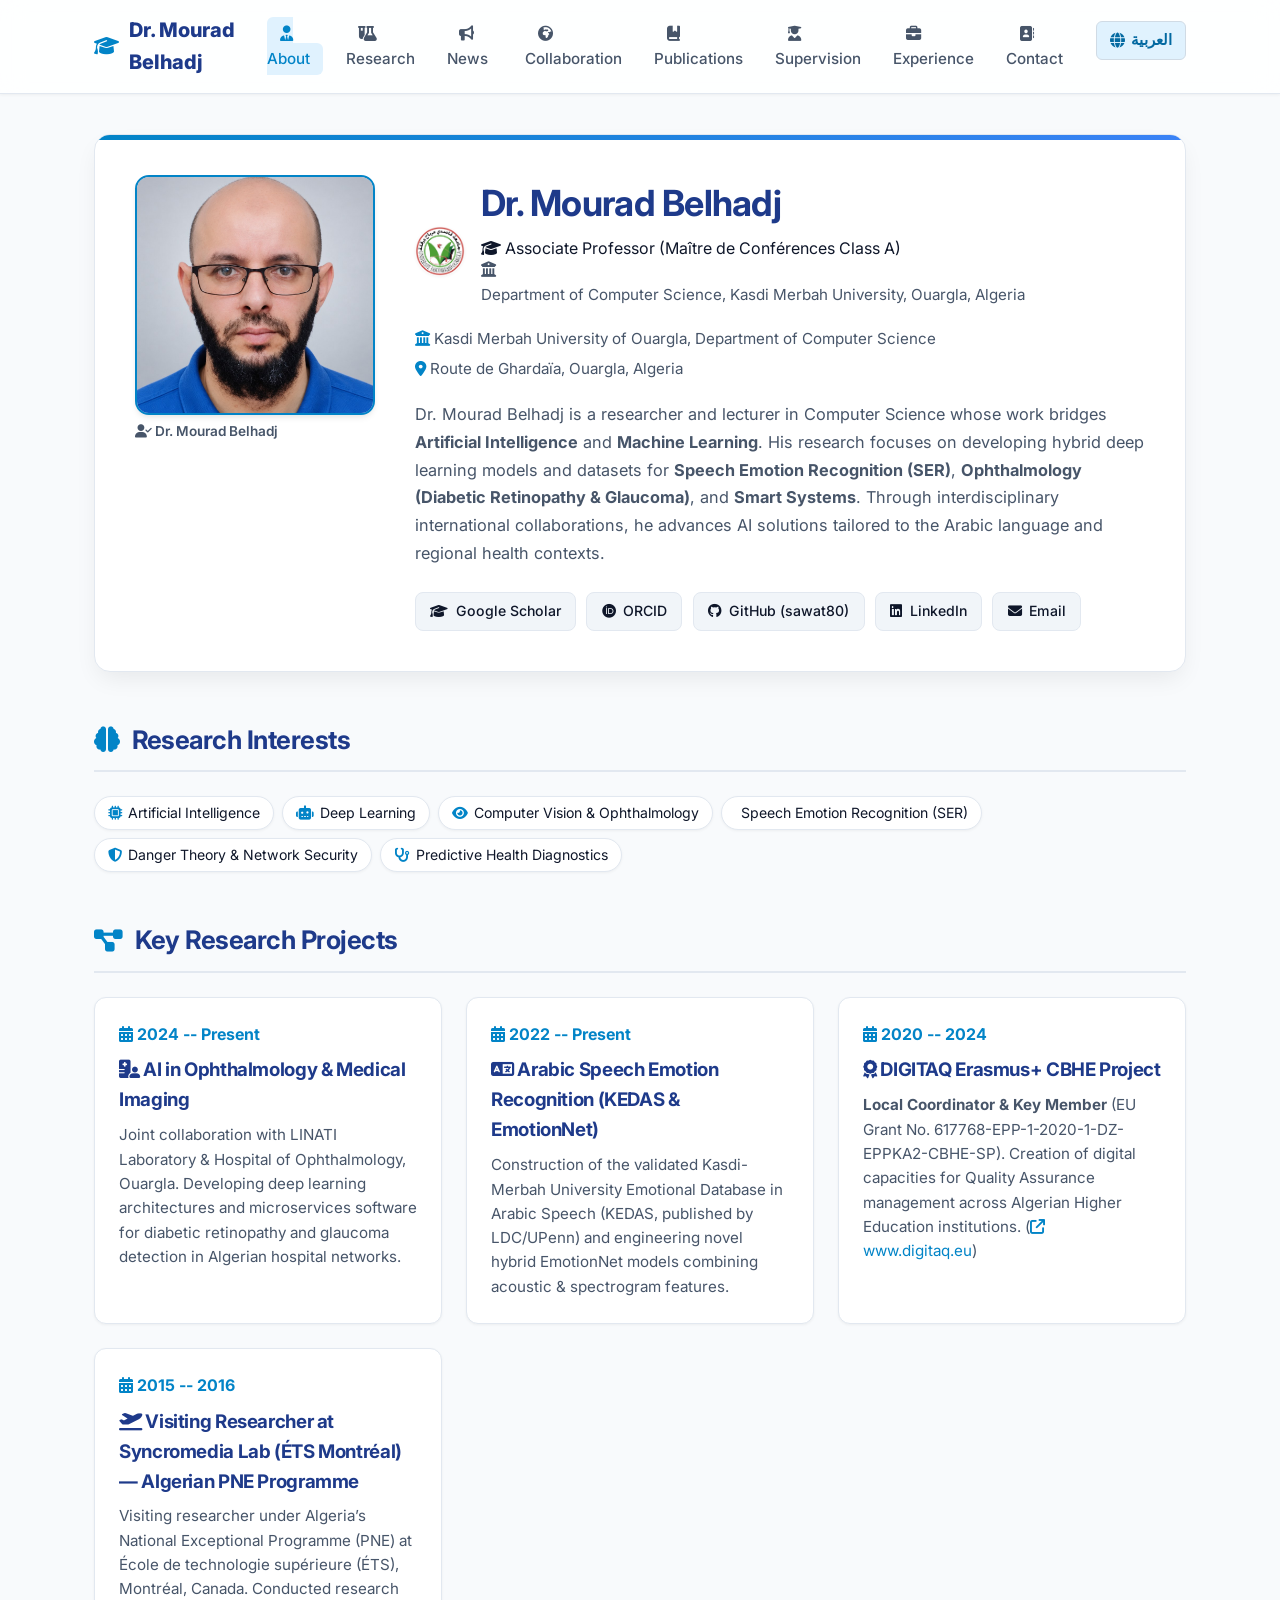
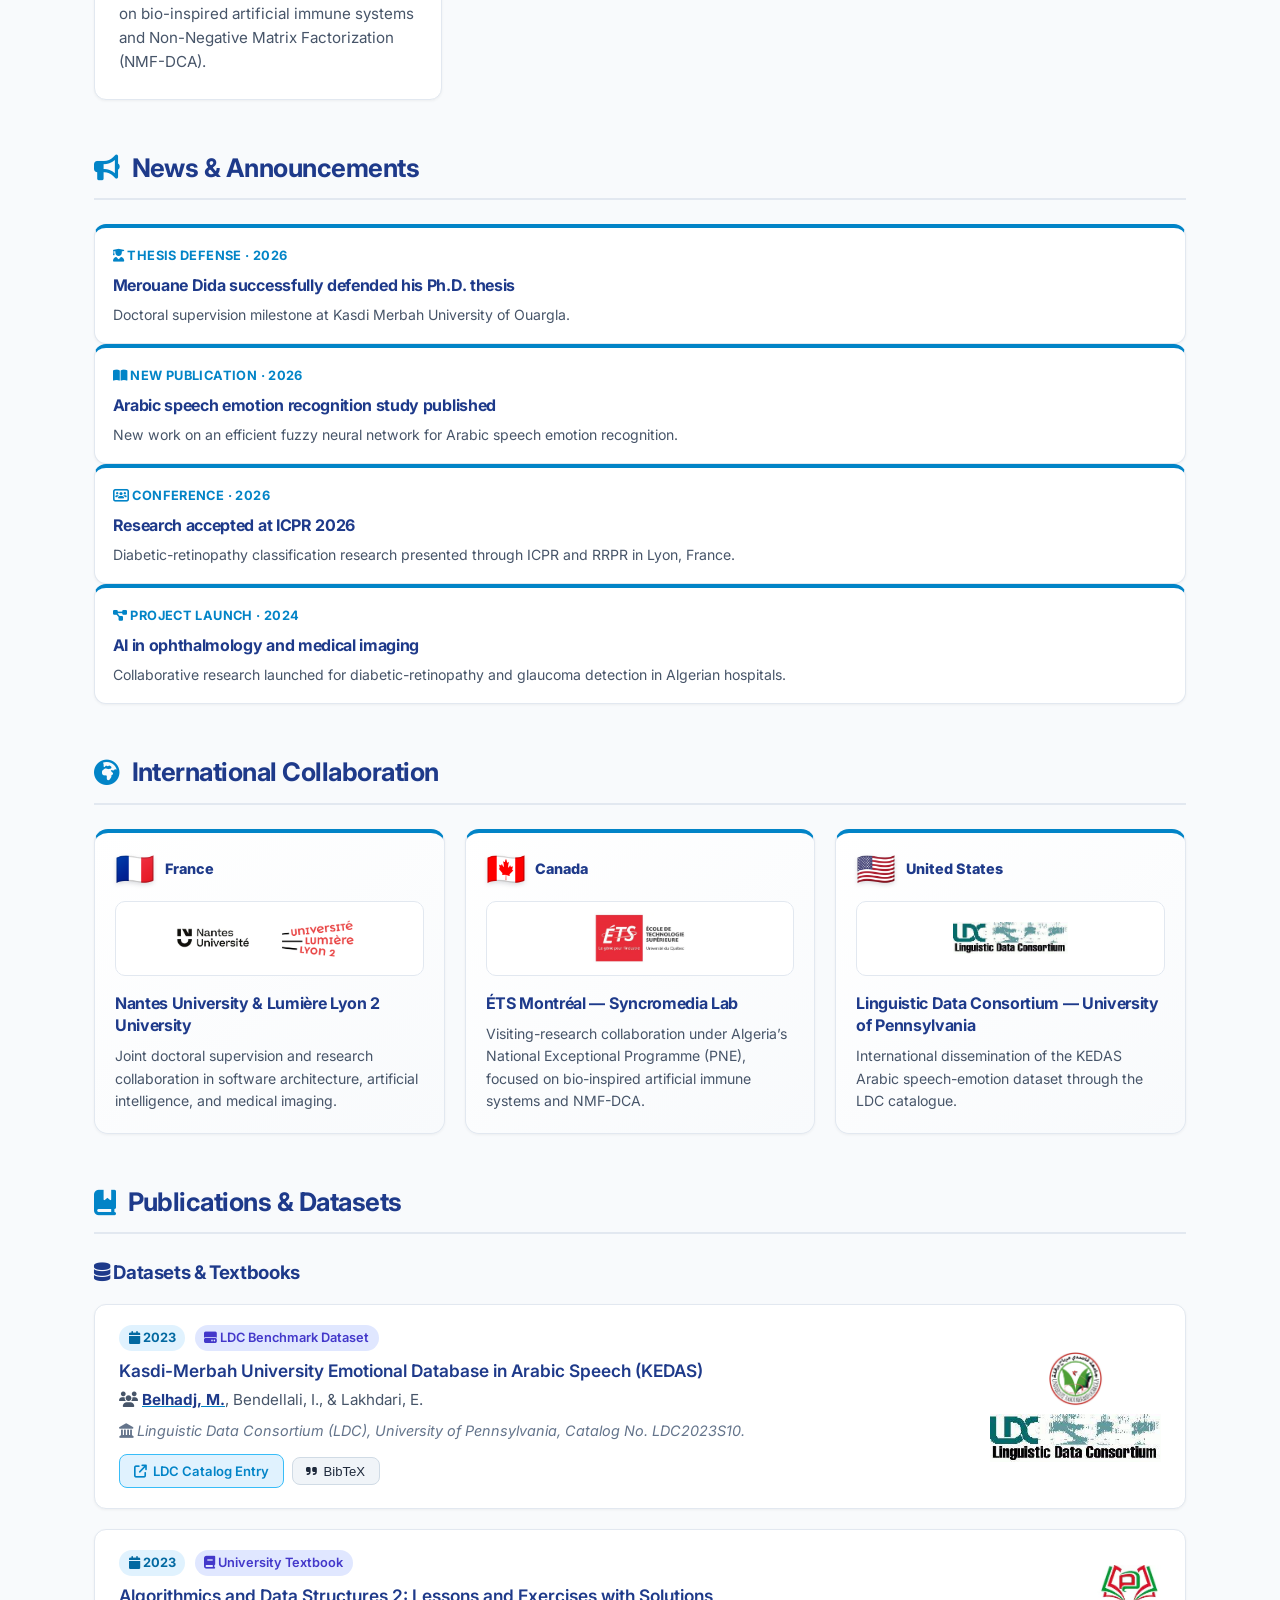
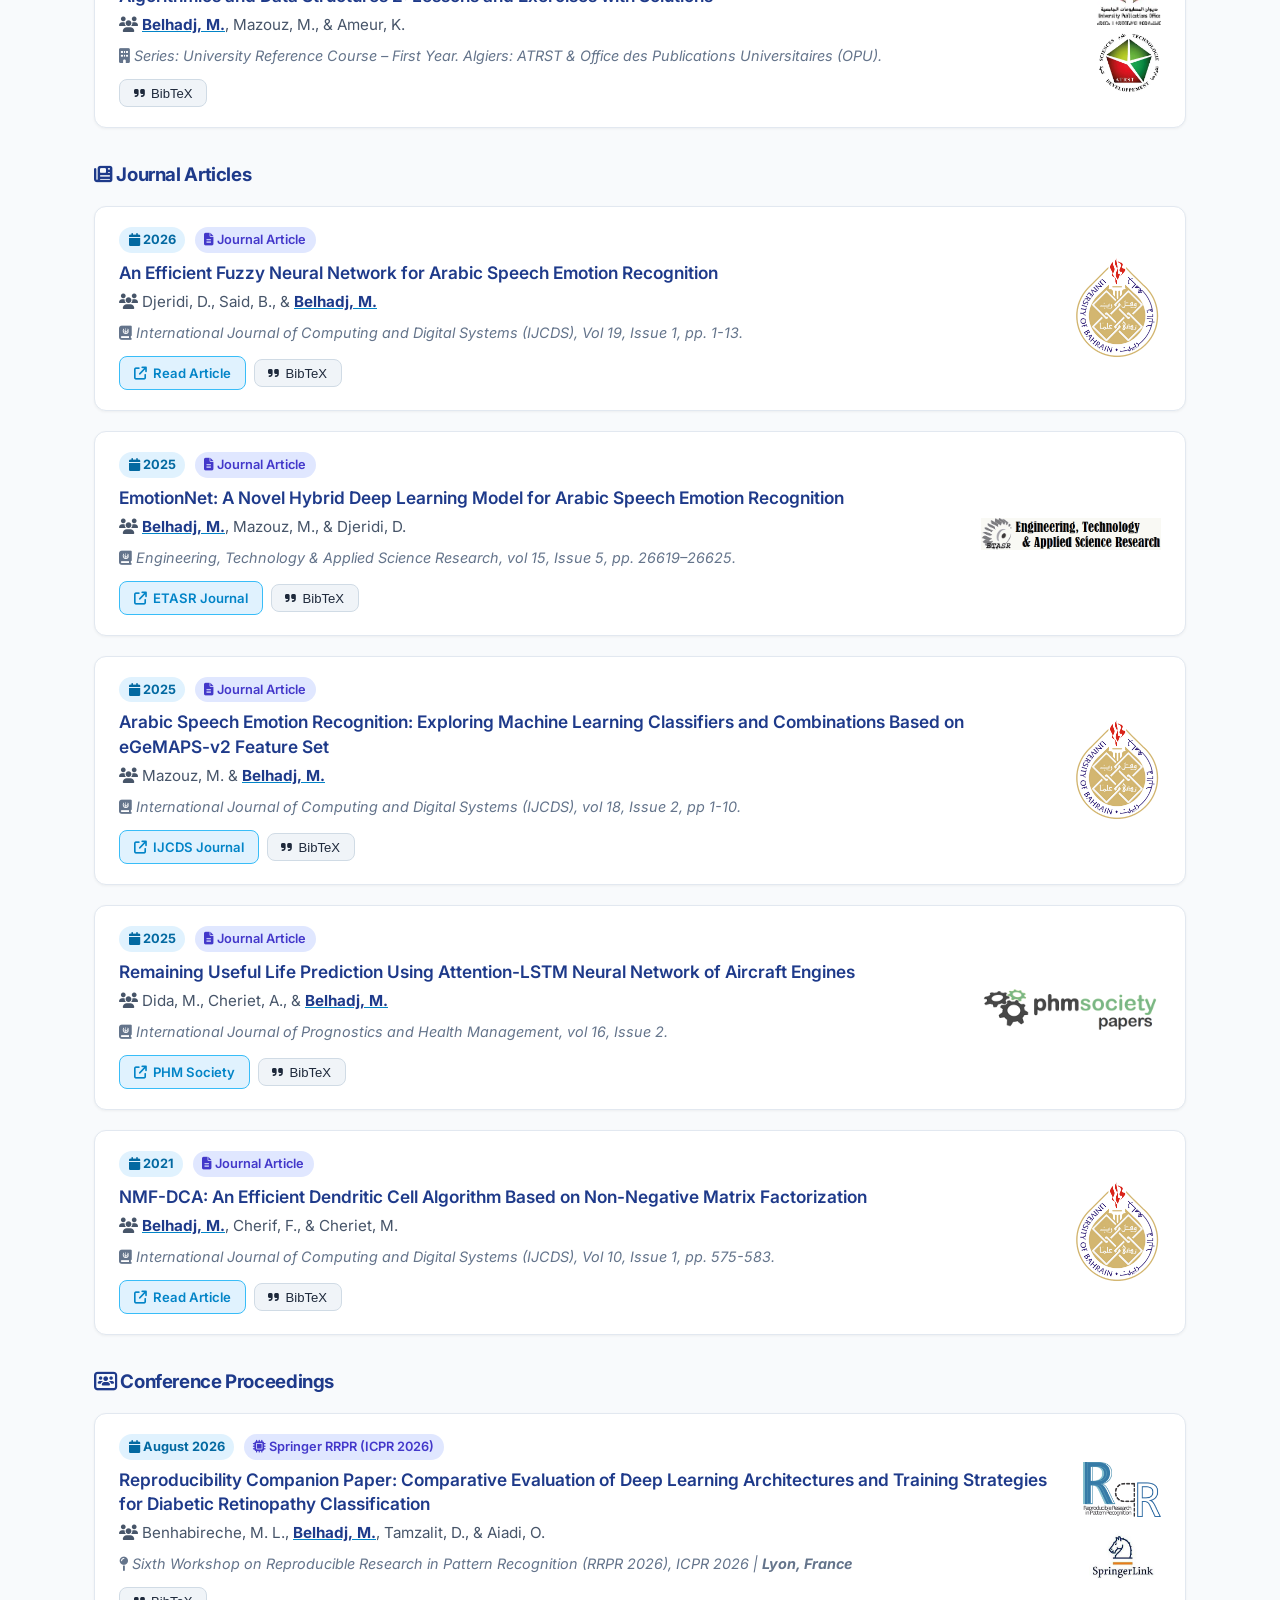
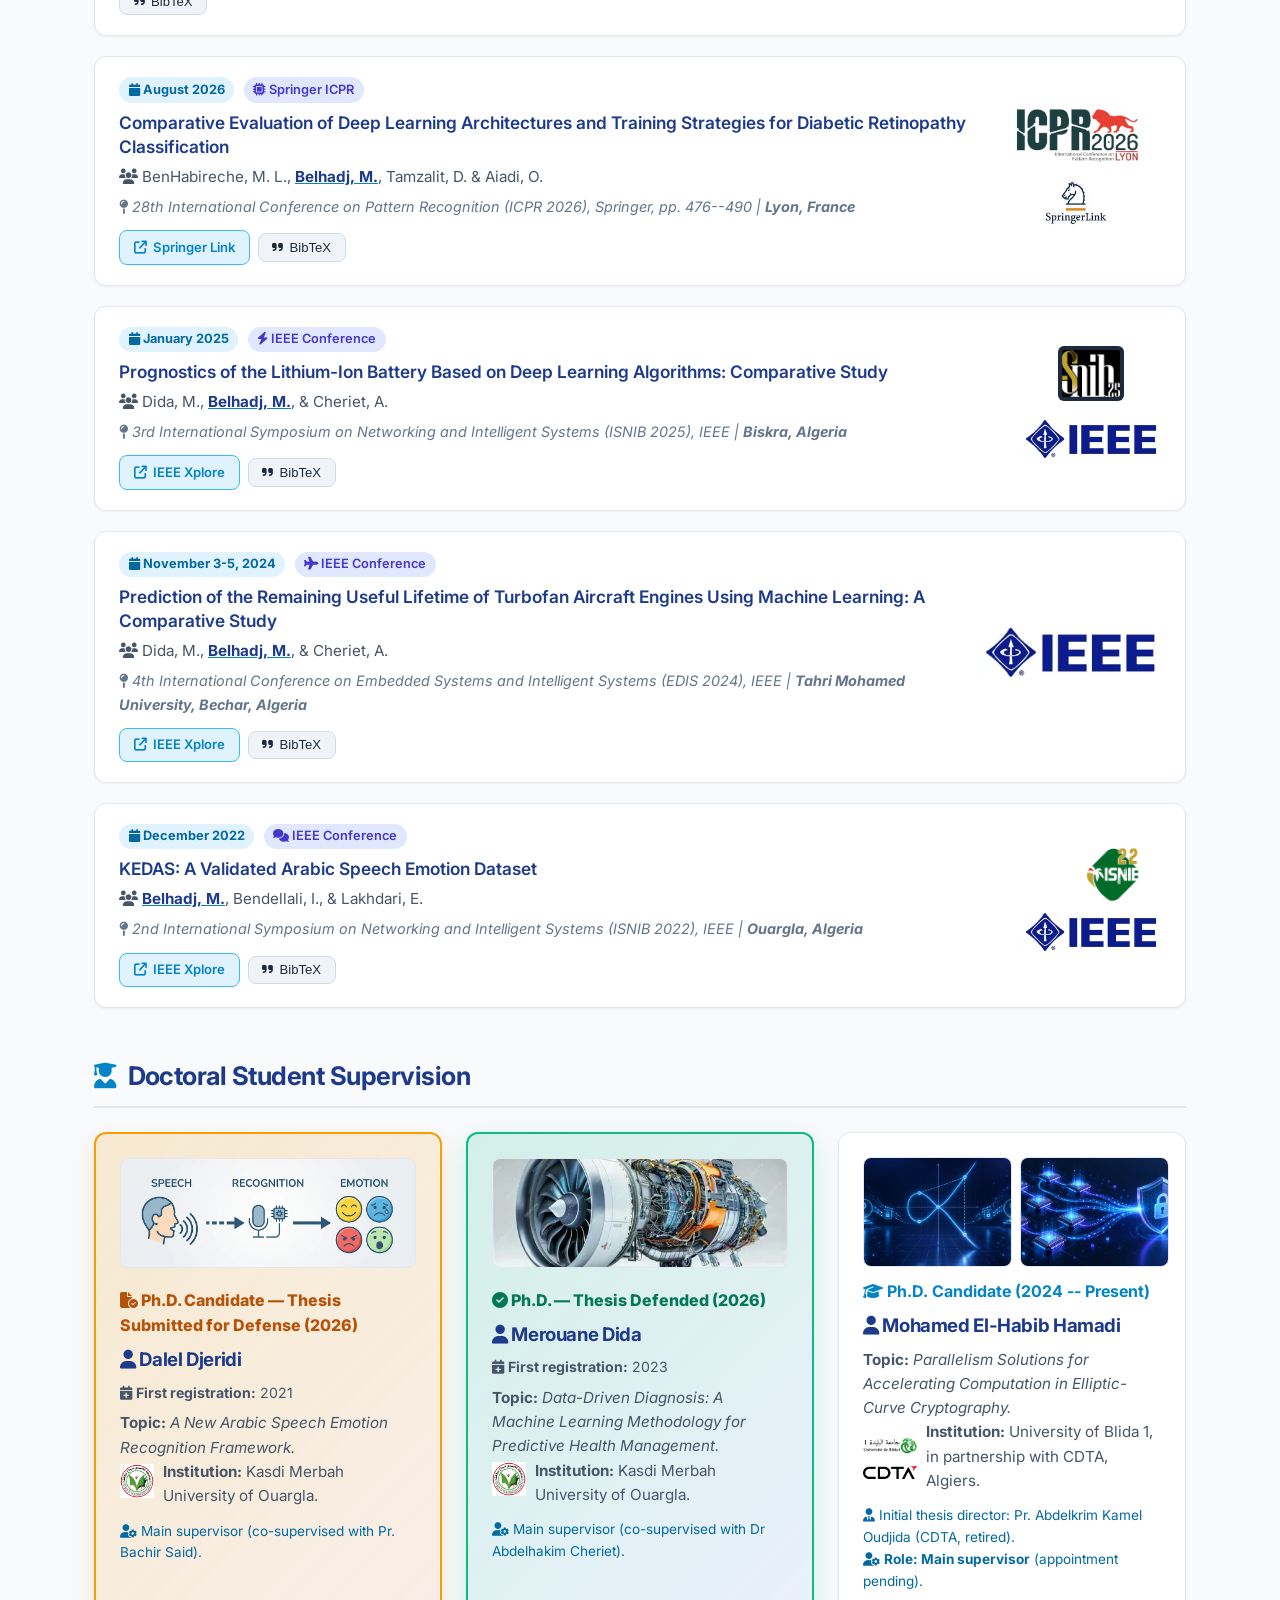
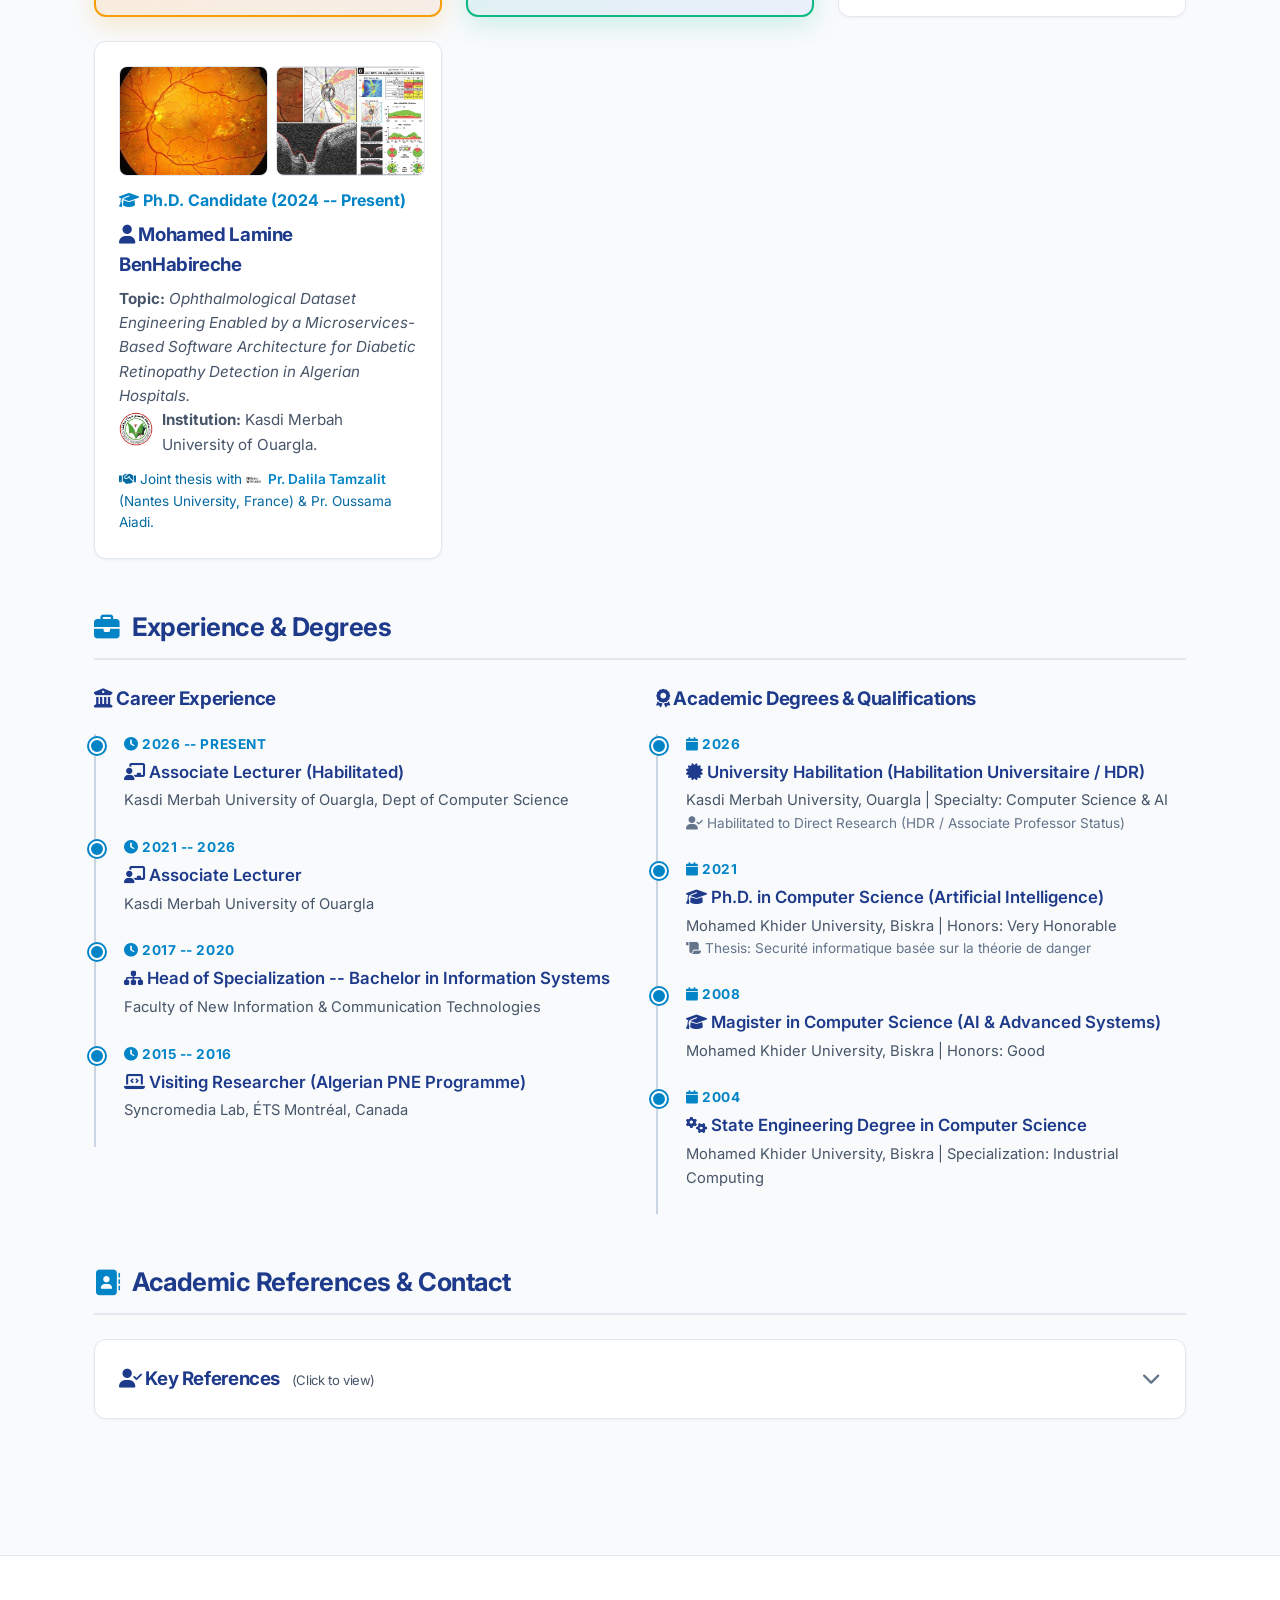
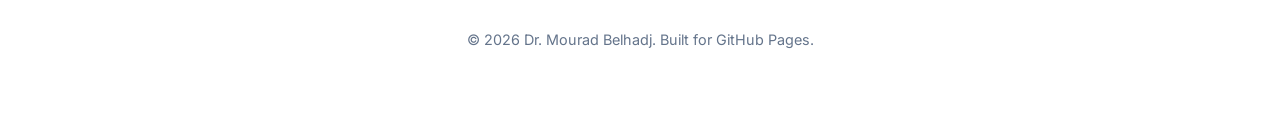
==== commit 2fa8bde7: "Restore news cards while excluding research visit" ====
--- a/index.html
+++ b/index.html
@@ -160,11 +160,11 @@
     <section id="news" style="margin-bottom: 3rem;">
       <h2 class="section-title"><i class="fa-solid fa-bullhorn"></i> News & Announcements</h2>
       <div class="news-grid">
-        <article class="news-card">
-          <div class="news-meta"><i class="fa-solid fa-diagram-project"></i> Project Launch · 2024</div>
-          <h3>AI in ophthalmology and medical imaging</h3>
-          <p>Collaborative research launched for diabetic-retinopathy and glaucoma detection in Algerian hospitals.</p>
-        </article>
+        <article class="news-card"><div class="news-meta"><i class="fa-solid fa-user-graduate"></i> Thesis Defense · 2026</div><h3>Merouane Dida successfully defended his Ph.D. thesis</h3><p>Doctoral supervision milestone at Kasdi Merbah University of Ouargla.</p></article>
+        <article class="news-card"><div class="news-meta"><i class="fa-solid fa-book-open"></i> New Publication · 2026</div><h3>Arabic speech emotion recognition study published</h3><p>New work on an efficient fuzzy neural network for Arabic speech emotion recognition.</p></article>
+        <article class="news-card"><div class="news-meta"><i class="fa-solid fa-users-rectangle"></i> Conference · 2026</div><h3>Research accepted at ICPR 2026</h3><p>Diabetic-retinopathy classification research presented through ICPR and RRPR in Lyon, France.</p></article>
+        
+        <article class="news-card"><div class="news-meta"><i class="fa-solid fa-diagram-project"></i> Project Launch · 2024</div><h3>AI in ophthalmology and medical imaging</h3><p>Collaborative research launched for diabetic-retinopathy and glaucoma detection in Algerian hospitals.</p></article>
       </div>
     </section>
 
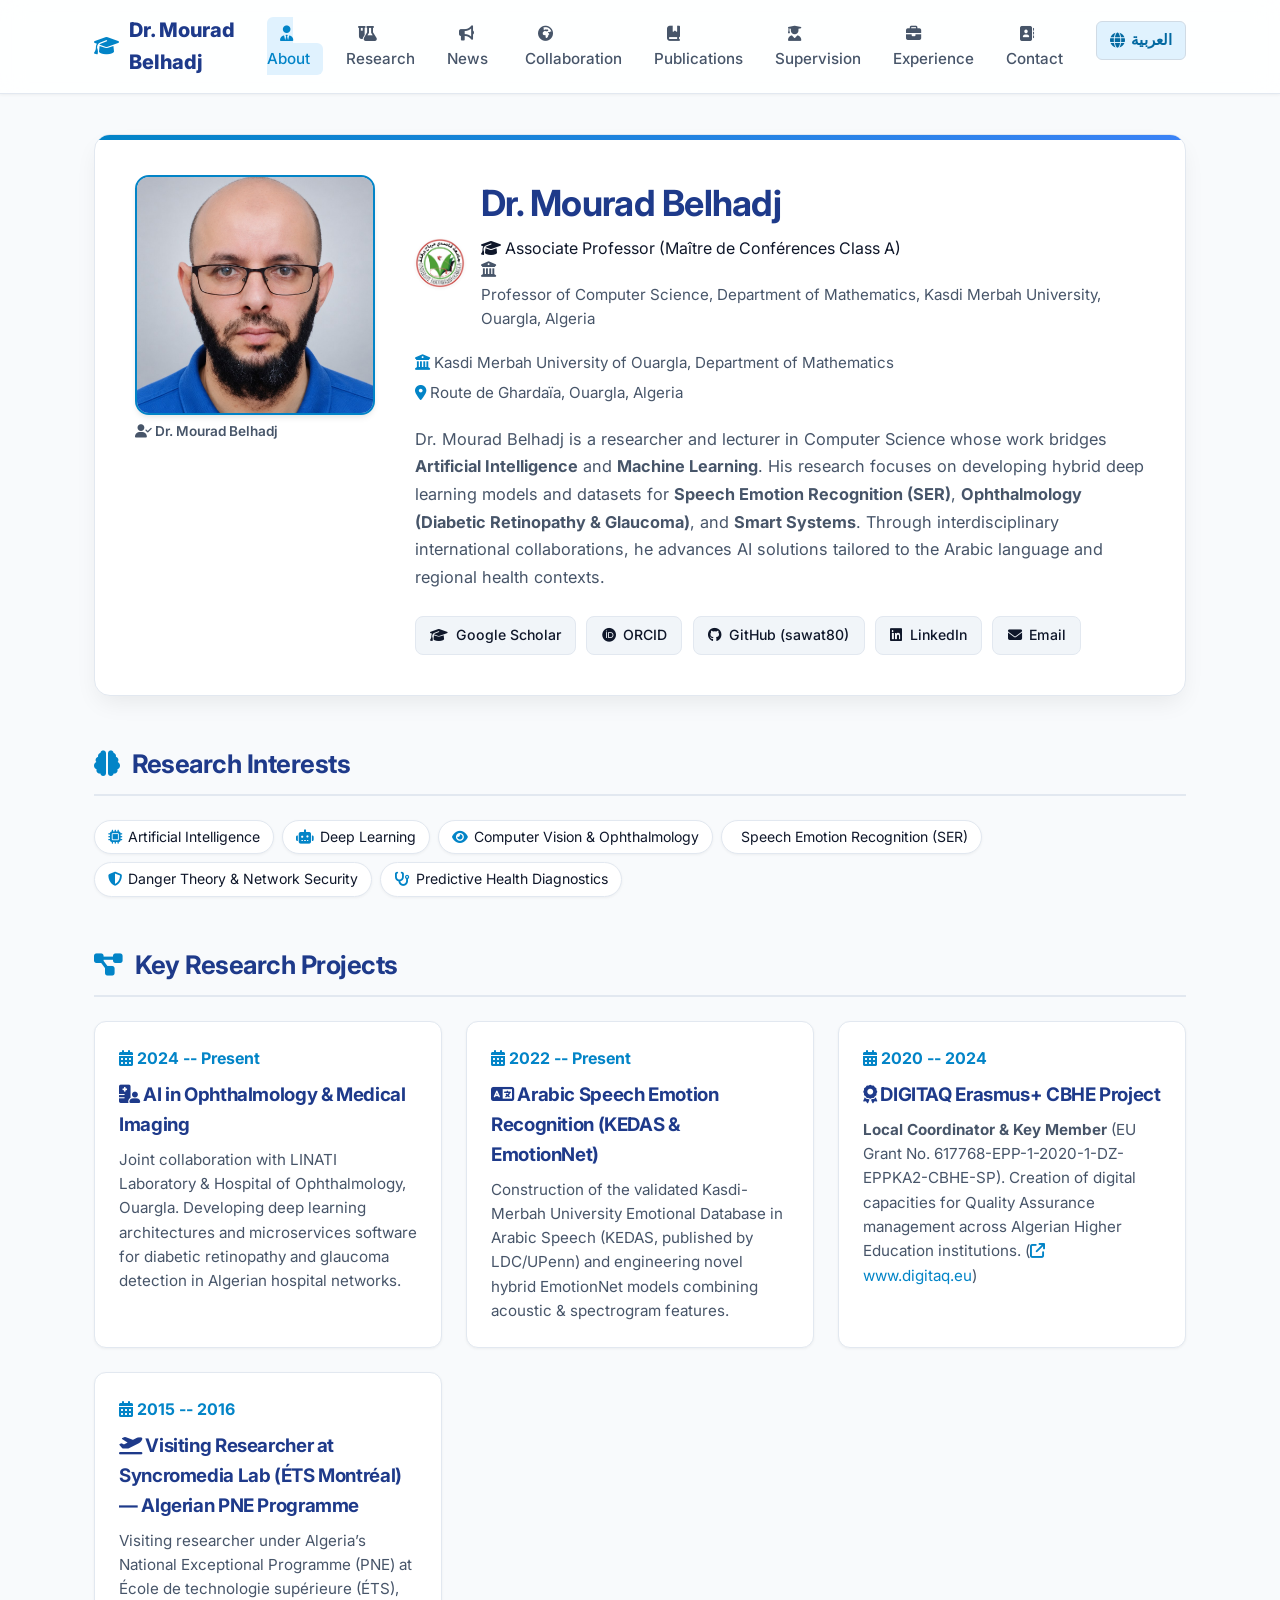
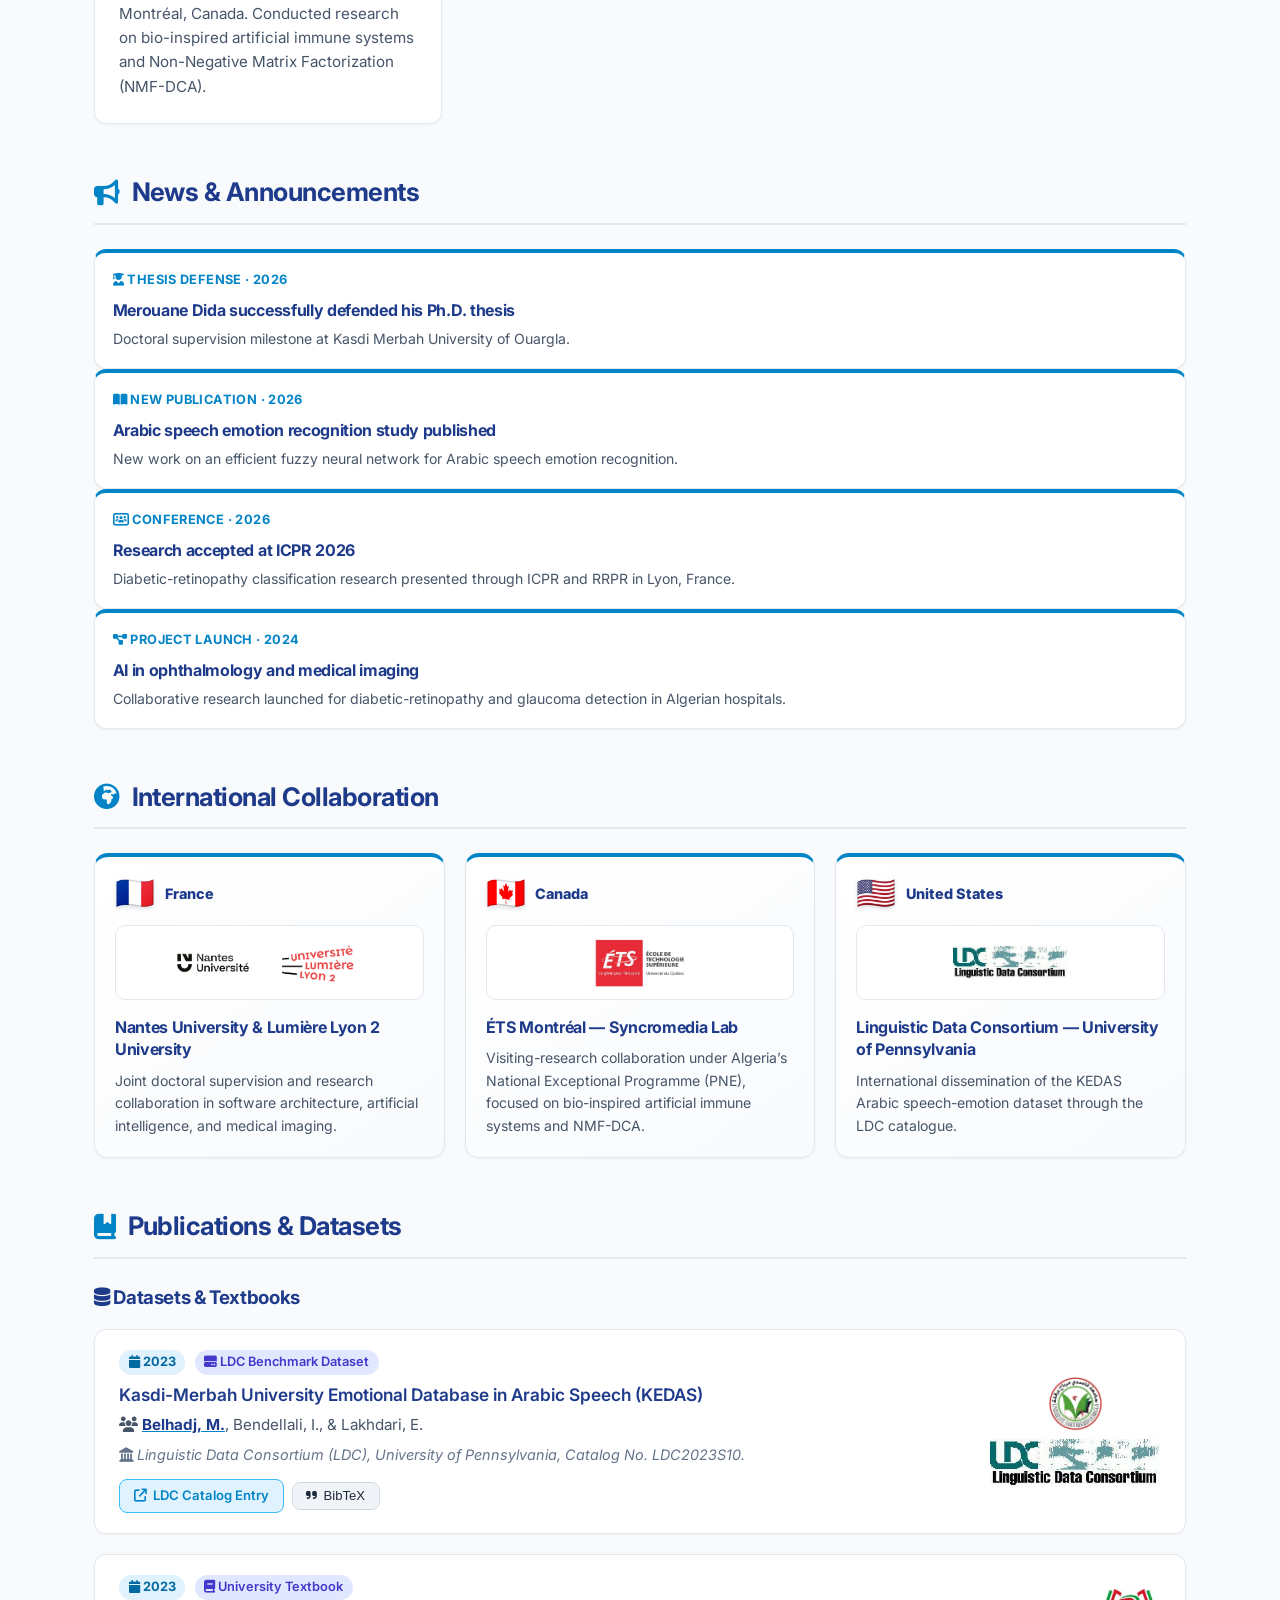
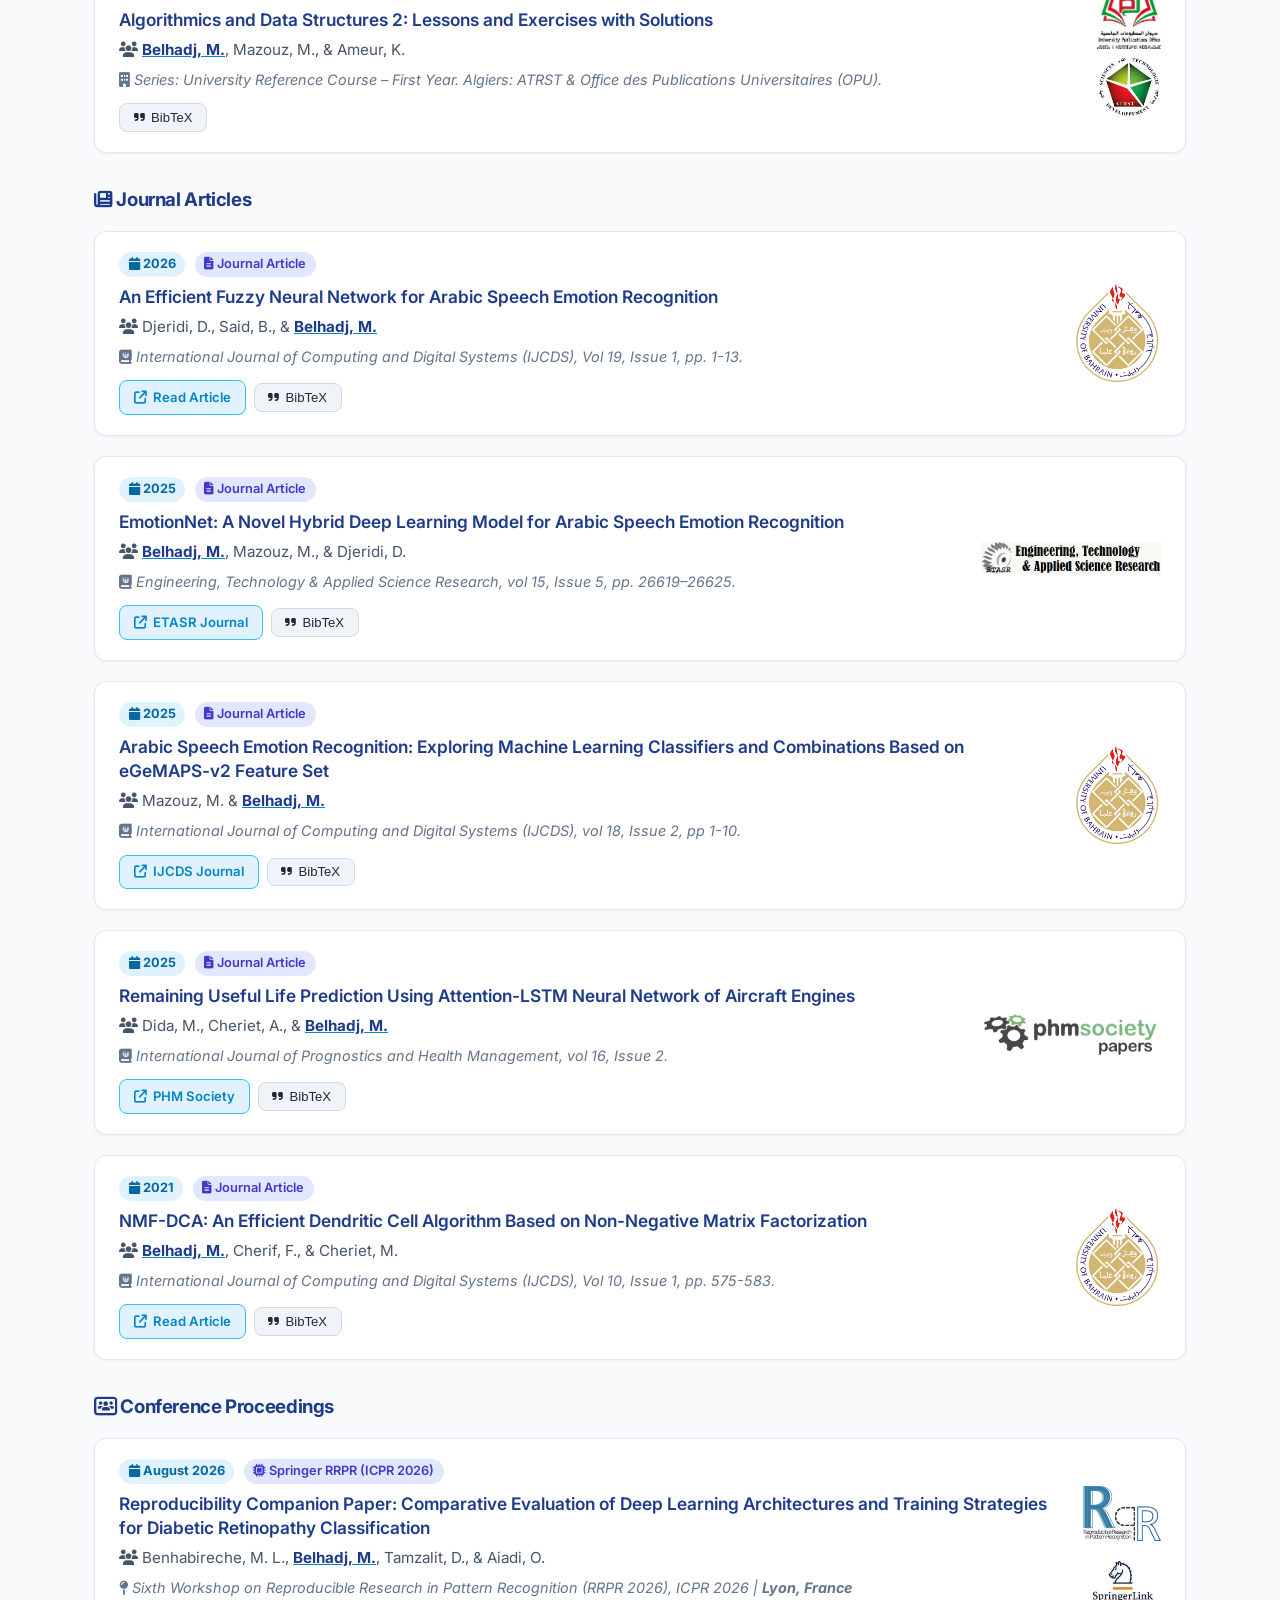
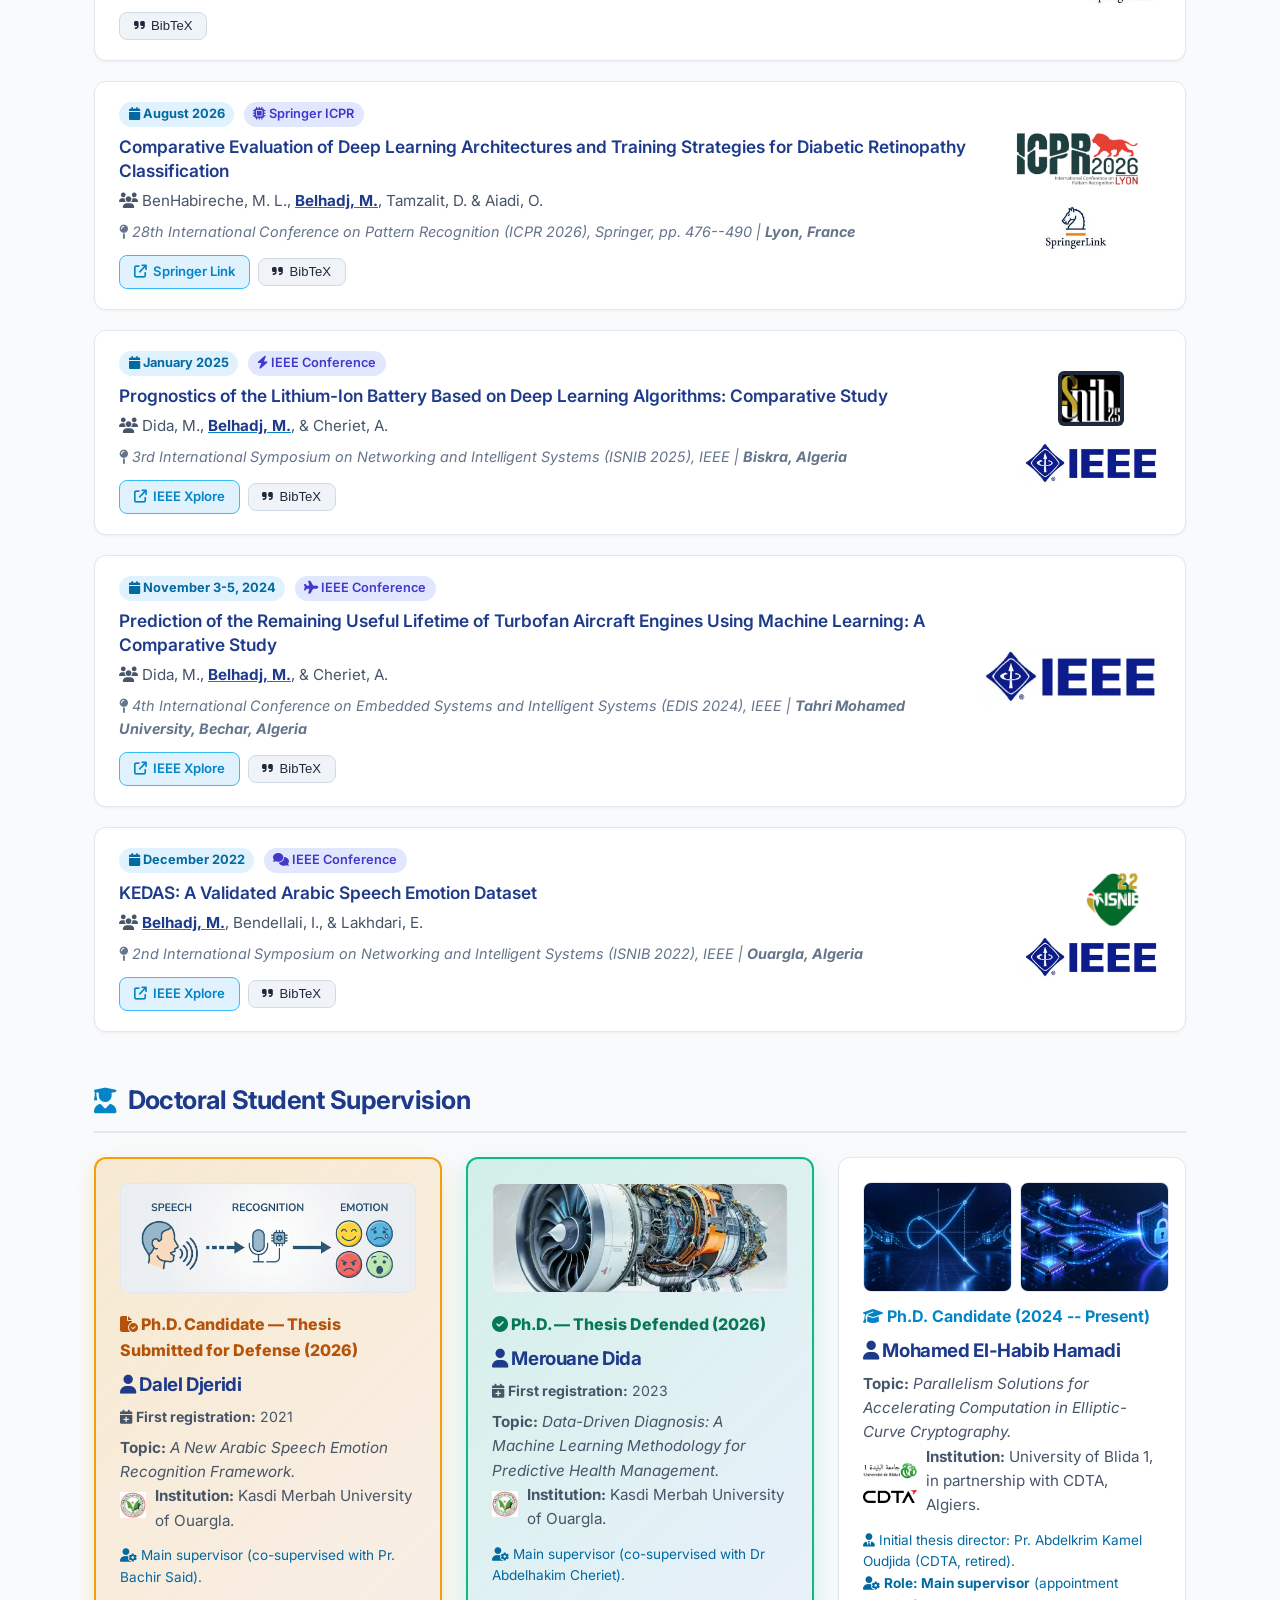
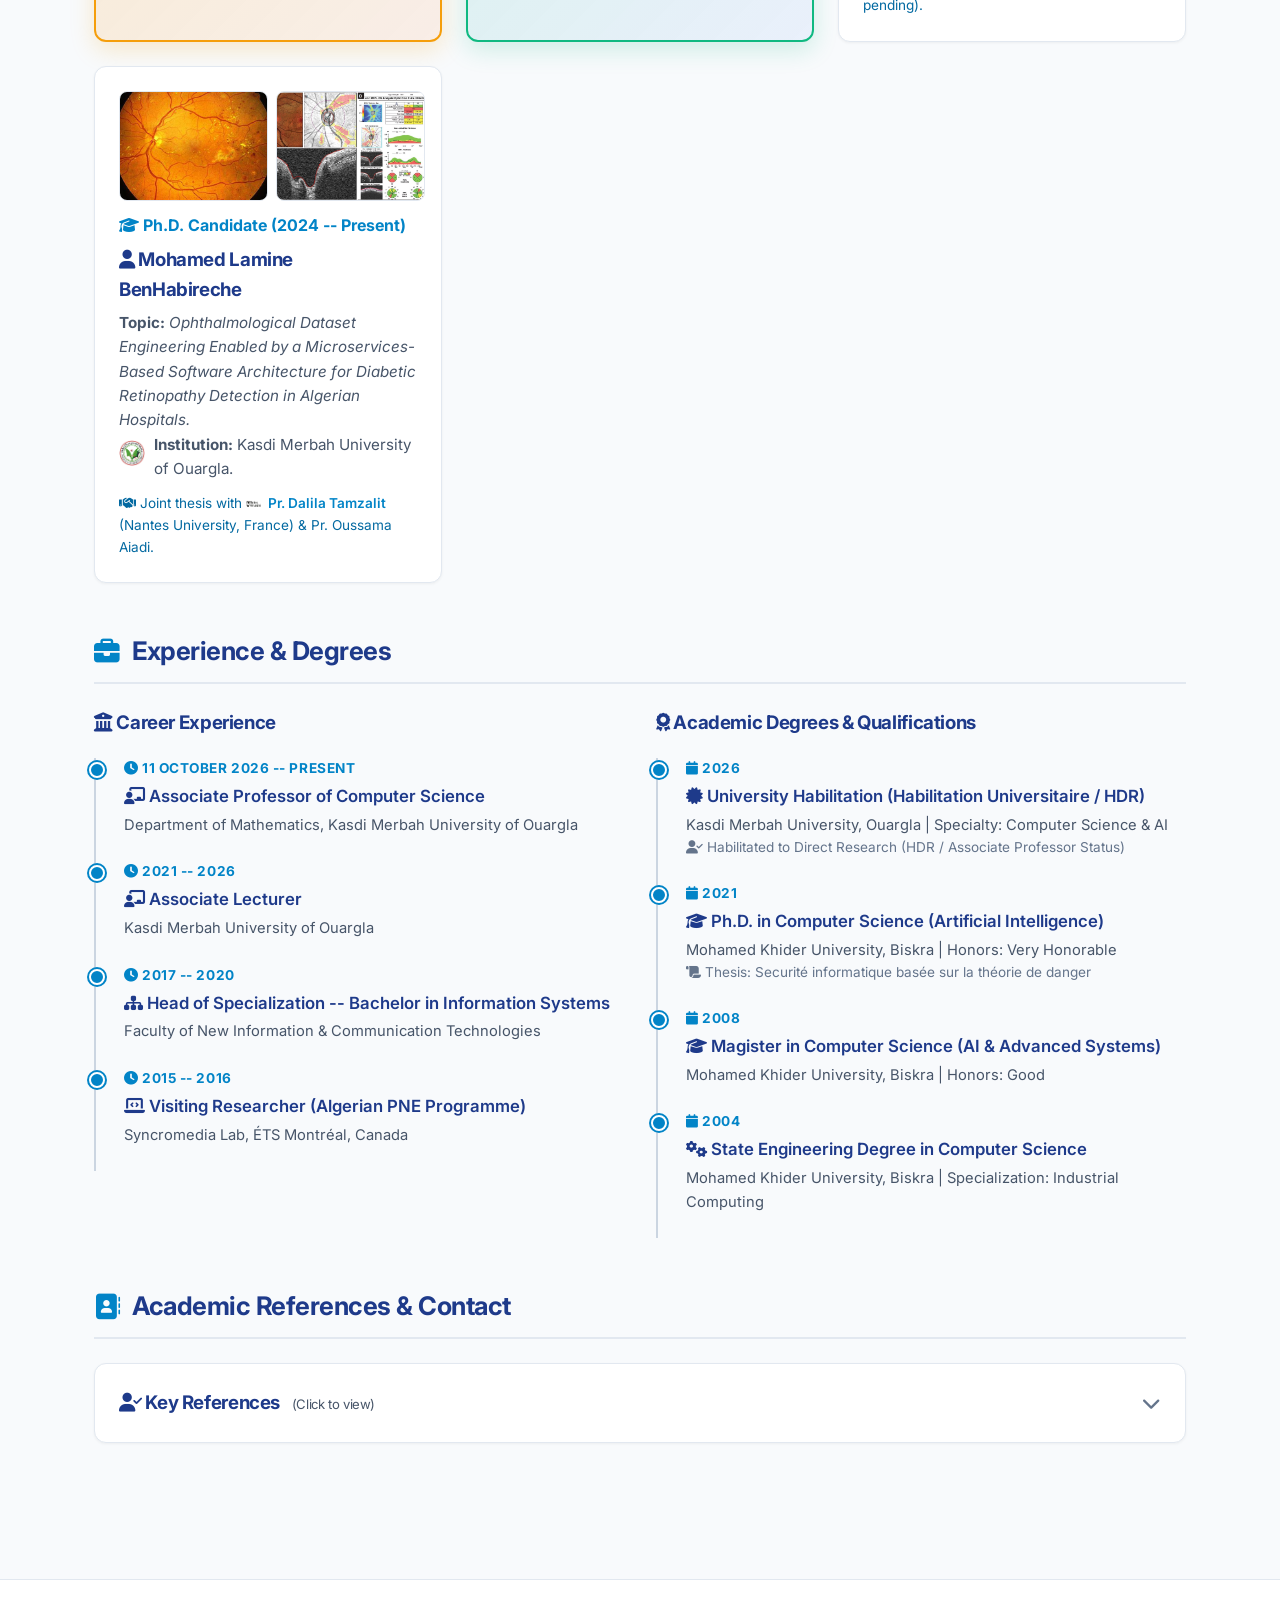
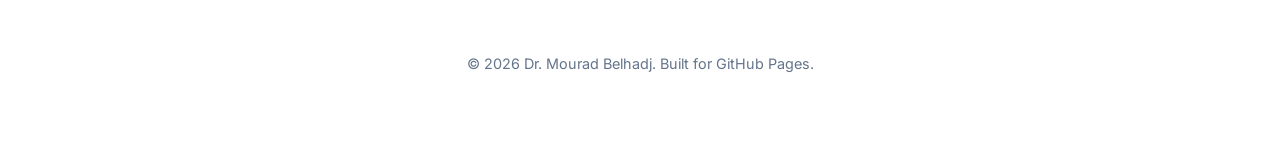
==== commit afd130e2: "Update affiliation to Department of Mathematics" ====
--- a/index.html
+++ b/index.html
@@ -13,7 +13,7 @@
   <meta charset="UTF-8">
   <meta name="viewport" content="width=device-width, initial-scale=1.0">
   <title>Dr. Mourad Belhadj | Academic Biography & Research</title>
-  <meta name="description" content="Academic biography, research publications, and curriculum vitae of Dr. Mourad Belhadj, Associate Lecturer in Computer Science & AI at Kasdi Merbah University of Ouargla.">
+  <meta name="description" content="Academic biography, research publications, and curriculum vitae of Dr. Mourad Belhadj, Professor of Computer Science in the Department of Mathematics at Kasdi Merbah University of Ouargla.">
   
   <!-- Google Fonts & Font Awesome Icons -->
   <link rel="preconnect" href="https://fonts.googleapis.com">
@@ -60,12 +60,12 @@
           <div>
             <h1 class="hero-name">Dr. Mourad Belhadj</h1>
             <p class="hero-title"><i class="fa-solid fa-graduation-cap"></i> Associate Professor (Maître de Conférences Class A)</p>
-            <p class="hero-affiliation"><i class="fa-solid fa-building-columns"></i> Department of Computer Science, Kasdi Merbah University, Ouargla, Algeria</p>
+            <p class="hero-affiliation"><i class="fa-solid fa-building-columns"></i> Professor of Computer Science, Department of Mathematics, Kasdi Merbah University, Ouargla, Algeria</p>
           </div>
         </div>
         
         <div class="hero-affiliation">
-          <span><i class="fa-solid fa-building-columns" style="color: var(--accent-primary);"></i> Kasdi Merbah University of Ouargla, Department of Computer Science</span>
+          <span><i class="fa-solid fa-building-columns" style="color: var(--accent-primary);"></i> Kasdi Merbah University of Ouargla, Department of Mathematics</span>
           <span><i class="fa-solid fa-location-dot" style="color: var(--accent-primary);"></i> Route de Ghardaïa, Ouargla, Algeria</span>
         </div>
 
@@ -527,9 +527,9 @@
           <h3 style="margin-bottom: 1.25rem; color: var(--accent-navy);"><i class="fa-solid fa-building-columns"></i> Career Experience</h3>
           
           <div class="timeline-item">
-            <div class="timeline-date"><i class="fa-solid fa-clock"></i> 2026 -- Present</div>
-            <div class="timeline-title"><i class="fa-solid fa-chalkboard-user"></i> Associate Lecturer (Habilitated)</div>
-            <div class="timeline-subtitle">Kasdi Merbah University of Ouargla, Dept of Computer Science</div>
+            <div class="timeline-date"><i class="fa-solid fa-clock"></i> 11 October 2026 -- Present</div>
+            <div class="timeline-title"><i class="fa-solid fa-chalkboard-user"></i> Associate Professor of Computer Science</div>
+            <div class="timeline-subtitle">Department of Mathematics, Kasdi Merbah University of Ouargla</div>
           </div>
 
           <div class="timeline-item">
--- a/style.css
+++ b/style.css
@@ -884,3 +884,265 @@
     min-height: auto;
   }
 }
+
+
+/* Mobile responsiveness refinement */
+img,
+svg,
+video,
+canvas {
+  max-width: 100%;
+}
+
+.card,
+.news-card,
+.collaboration-card,
+.publication-card,
+.timeline-item,
+.hero-content,
+.pub-card-body {
+  min-width: 0;
+}
+
+.pub-title,
+.pub-authors,
+.pub-venue,
+.timeline-title,
+.timeline-subtitle,
+.hero-bio,
+.collaboration-card h3,
+.collaboration-card p {
+  overflow-wrap: anywhere;
+}
+
+@media (max-width: 768px) {
+  html {
+    scroll-padding-top: 8.5rem;
+  }
+
+  .navbar {
+    padding: 0.65rem 0 0;
+  }
+
+  .nav-container {
+    padding: 0 1rem;
+    flex-wrap: wrap;
+    gap: 0.55rem;
+  }
+
+  .nav-brand {
+    width: 100%;
+    justify-content: center;
+    font-size: 1.05rem;
+    padding-bottom: 0.1rem;
+  }
+
+  .nav-links {
+    display: flex;
+    width: calc(100% + 2rem);
+    margin-inline: -1rem;
+    padding: 0 1rem 0.65rem;
+    gap: 0.35rem;
+    overflow-x: auto;
+    overscroll-behavior-inline: contain;
+    scrollbar-width: thin;
+    scroll-snap-type: inline proximity;
+    -webkit-overflow-scrolling: touch;
+  }
+
+  .nav-links li {
+    flex: 0 0 auto;
+    scroll-snap-align: start;
+  }
+
+  .nav-links a {
+    display: inline-flex;
+    align-items: center;
+    gap: 0.35rem;
+    min-height: 40px;
+    padding: 0.45rem 0.7rem;
+    white-space: nowrap;
+    font-size: 0.86rem;
+  }
+
+  .container {
+    padding: 1.25rem 1rem;
+  }
+
+  .hero-section {
+    gap: 1.35rem;
+    padding: 1.35rem 1rem;
+    margin-bottom: 2rem;
+    border-radius: 12px;
+  }
+
+  .profile-avatar-wrapper,
+  .avatar-placeholder,
+  .profile-photo {
+    width: min(180px, 62vw);
+    margin-inline: auto;
+  }
+
+  .hero-content h1 {
+    font-size: clamp(1.65rem, 8vw, 2rem);
+    line-height: 1.2;
+  }
+
+  .hero-title-sub {
+    font-size: 1rem;
+  }
+
+  .hero-affiliation {
+    align-items: center;
+  }
+
+  .hero-bio {
+    font-size: 0.96rem;
+    line-height: 1.65;
+    text-align: start;
+  }
+
+  .section-container,
+  .news-grid,
+  .collaboration-section {
+    margin-bottom: 2rem;
+  }
+
+  .section-title {
+    font-size: 1.3rem;
+    gap: 0.55rem;
+    margin-bottom: 1rem;
+  }
+
+  .grid-2,
+  .news-grid,
+  .collaboration-grid {
+    grid-template-columns: minmax(0, 1fr);
+    gap: 1rem;
+  }
+
+  .card,
+  .news-card,
+  .collaboration-card {
+    padding: 1rem;
+  }
+
+  .publication-card {
+    flex-direction: column;
+    align-items: stretch;
+    padding: 1rem;
+    gap: 0.85rem;
+  }
+
+  .pub-logo {
+    order: -1;
+    width: auto;
+    max-width: min(170px, 65%);
+    max-height: 80px;
+    margin-inline: auto;
+  }
+
+  .pub-header,
+  .pub-actions,
+  .social-links {
+    flex-wrap: wrap;
+  }
+
+  .pub-actions .btn-sm,
+  .social-btn {
+    min-height: 42px;
+  }
+
+  .institution-logos {
+    flex-wrap: wrap;
+    min-height: 64px;
+  }
+
+  .institution-logos img {
+    max-width: min(105px, 38vw);
+    height: 46px;
+  }
+
+  .timeline-item {
+    padding-bottom: 1.15rem;
+  }
+
+  .ref-card-content {
+    align-items: flex-start;
+  }
+
+  .modal-backdrop {
+    align-items: flex-end;
+    padding: 0;
+  }
+
+  .modal-box {
+    width: 100%;
+    max-height: 88dvh;
+    overflow-y: auto;
+    border-radius: 16px 16px 0 0;
+    padding: 1rem;
+  }
+
+  pre.bibtex-code {
+    font-size: 0.75rem;
+  }
+
+  footer {
+    margin-top: 2rem;
+    padding: 1.5rem 1rem;
+  }
+}
+
+@media (max-width: 420px) {
+  .container {
+    padding-inline: 0.75rem;
+  }
+
+  .hero-section,
+  .card,
+  .news-card,
+  .collaboration-card,
+  .publication-card {
+    border-radius: 10px;
+  }
+
+  .hero-section {
+    padding-inline: 0.85rem;
+  }
+
+  .social-btn {
+    flex: 1 1 calc(50% - 0.4rem);
+    justify-content: center;
+  }
+
+  .pub-actions {
+    display: grid;
+    grid-template-columns: 1fr;
+  }
+
+  .pub-actions .btn-sm {
+    justify-content: center;
+    width: 100%;
+  }
+
+  .ref-card-content {
+    flex-direction: column;
+  }
+
+  .ref-logo {
+    width: 48px;
+    height: 48px;
+  }
+}
+
+/* Keep RTL mobile navigation and mixed-direction academic text stable. */
+html[dir="rtl"] .nav-links {
+  direction: rtl;
+}
+
+html[dir="rtl"] .hero-bio,
+html[dir="rtl"] .collaboration-card,
+html[dir="rtl"] .news-card {
+  text-align: right;
+}
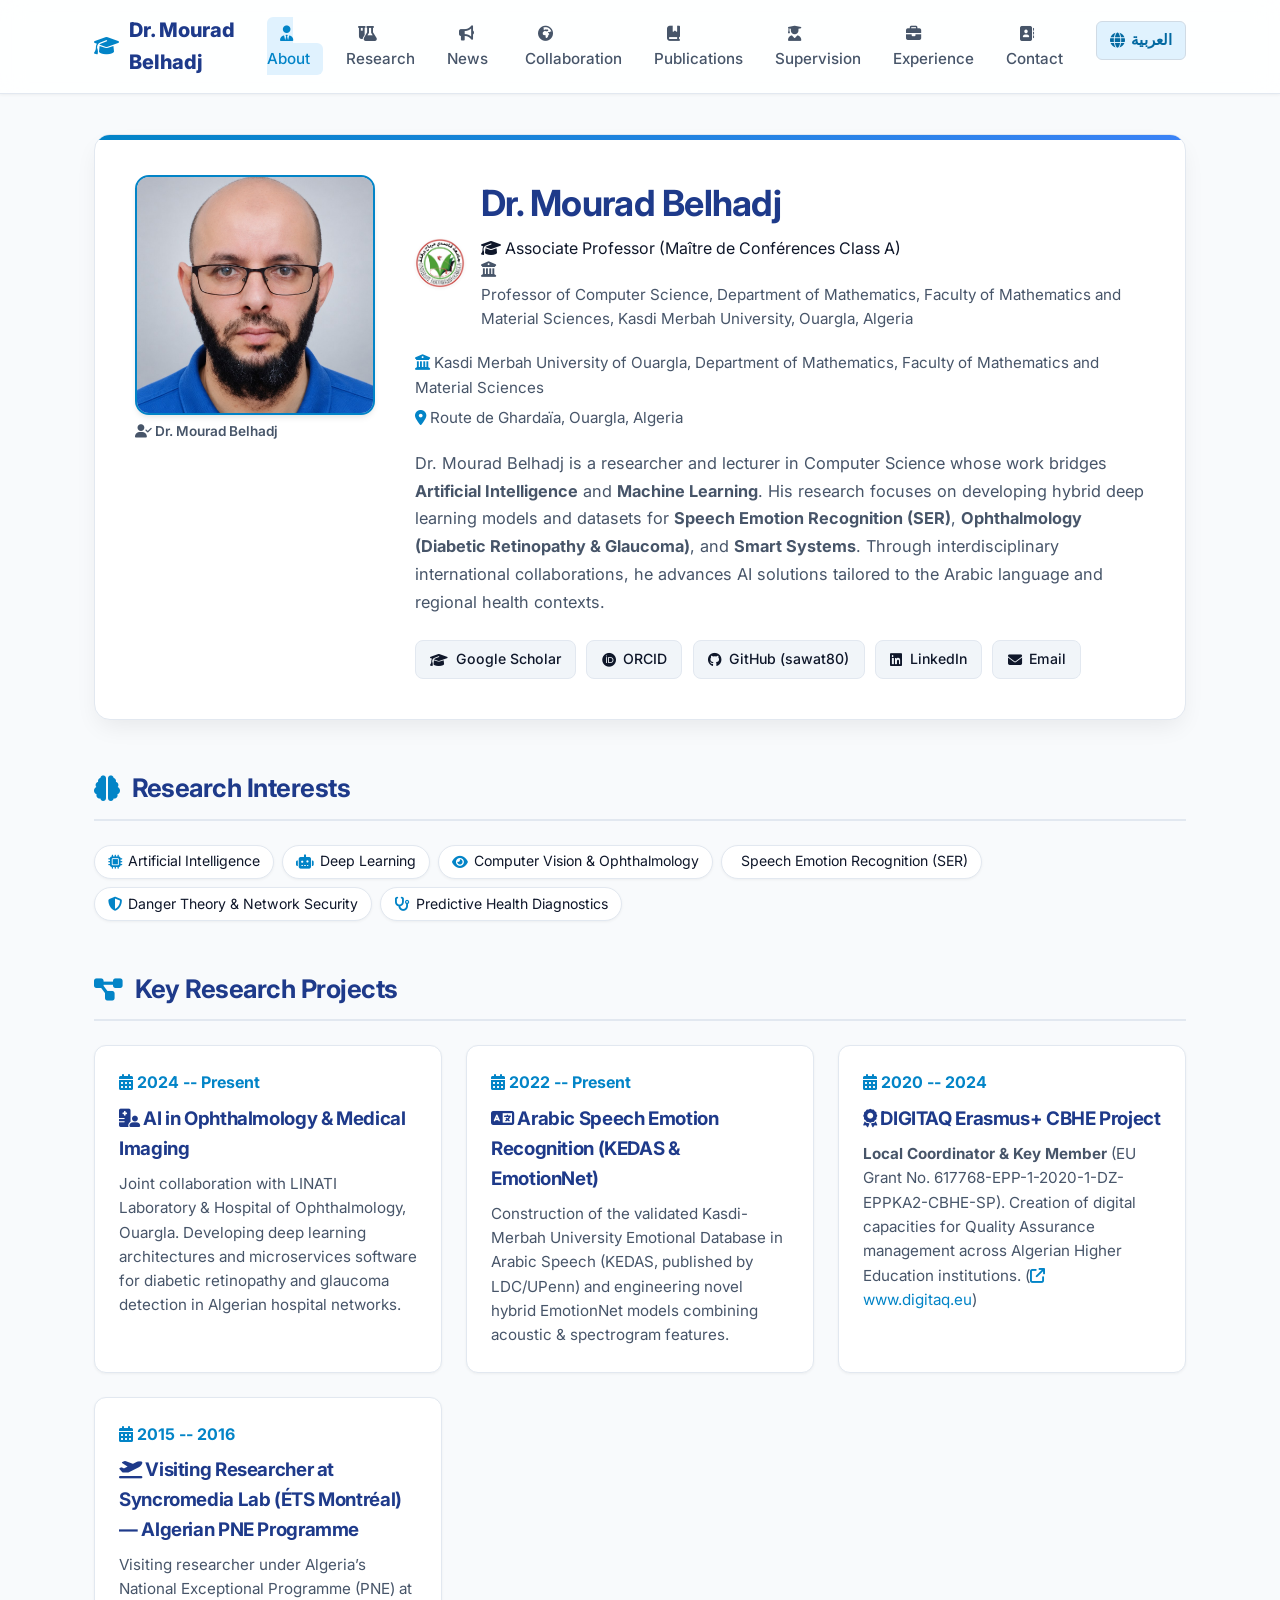
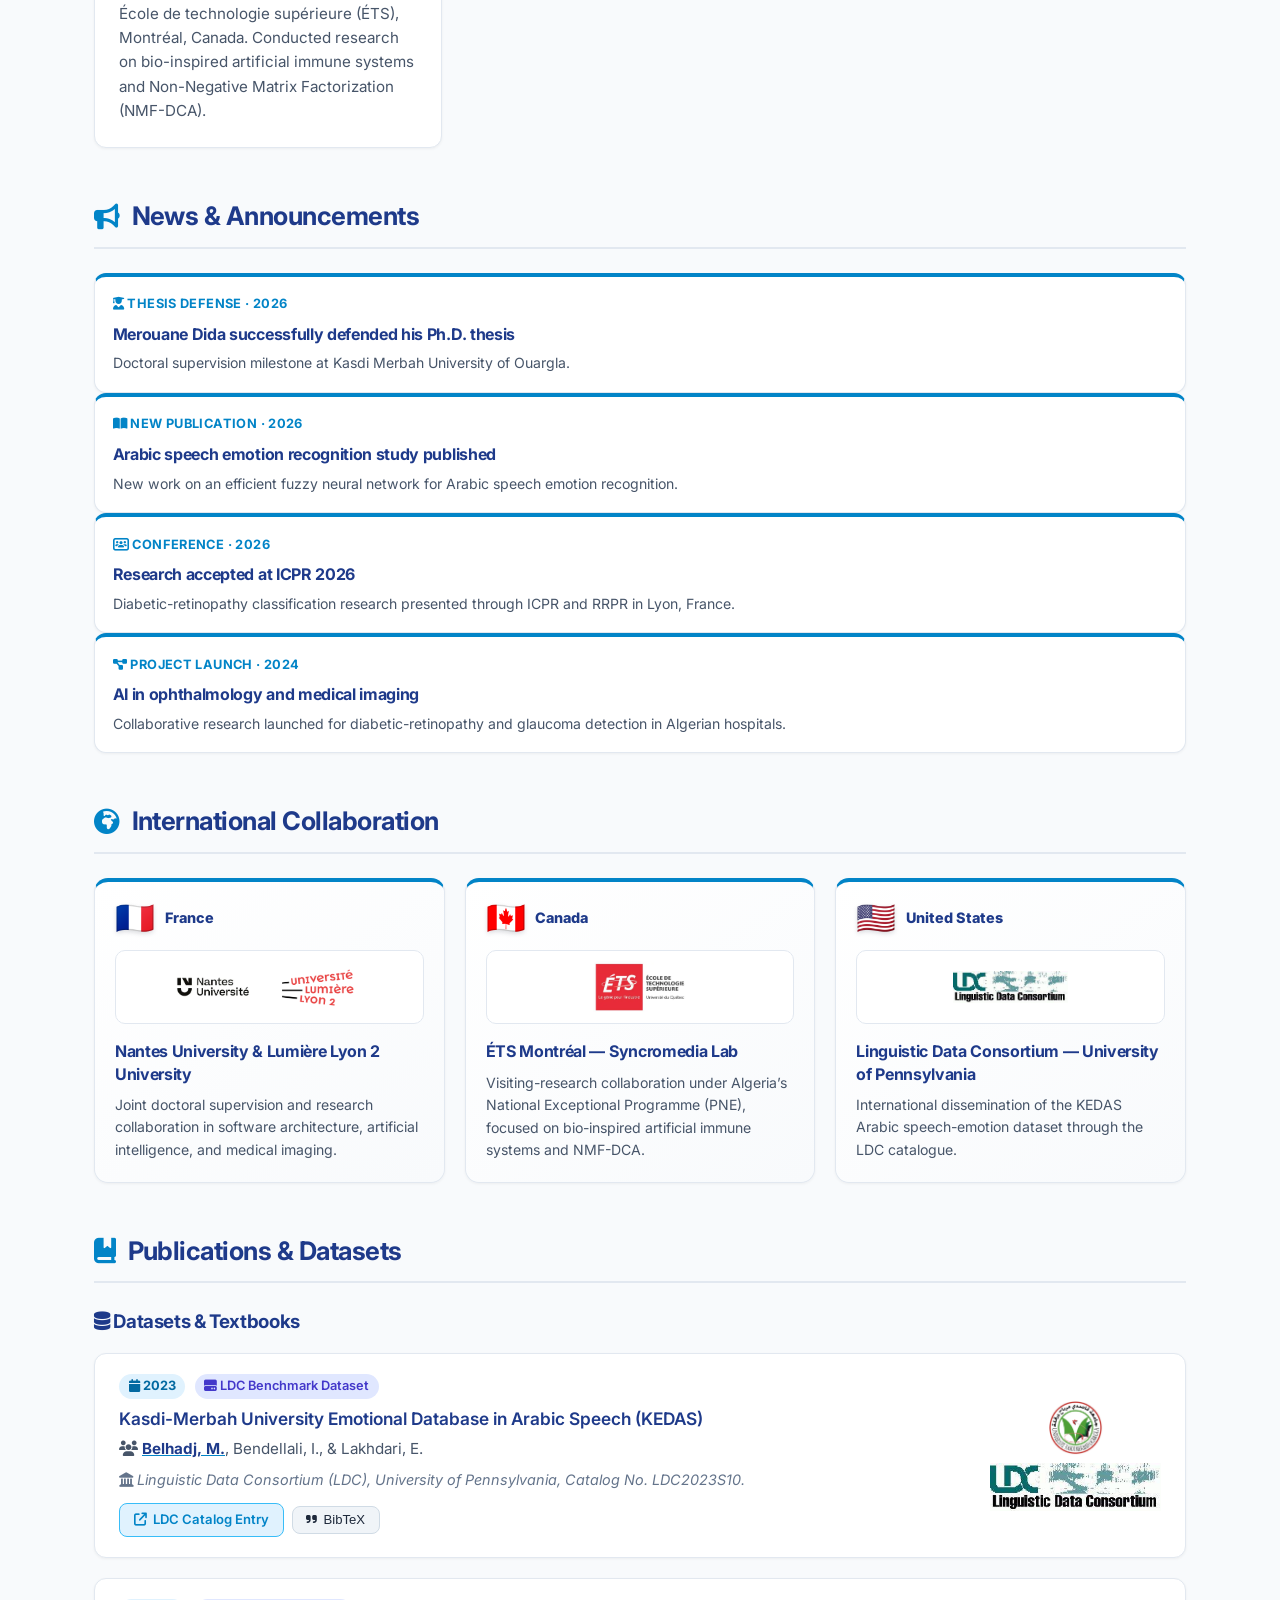
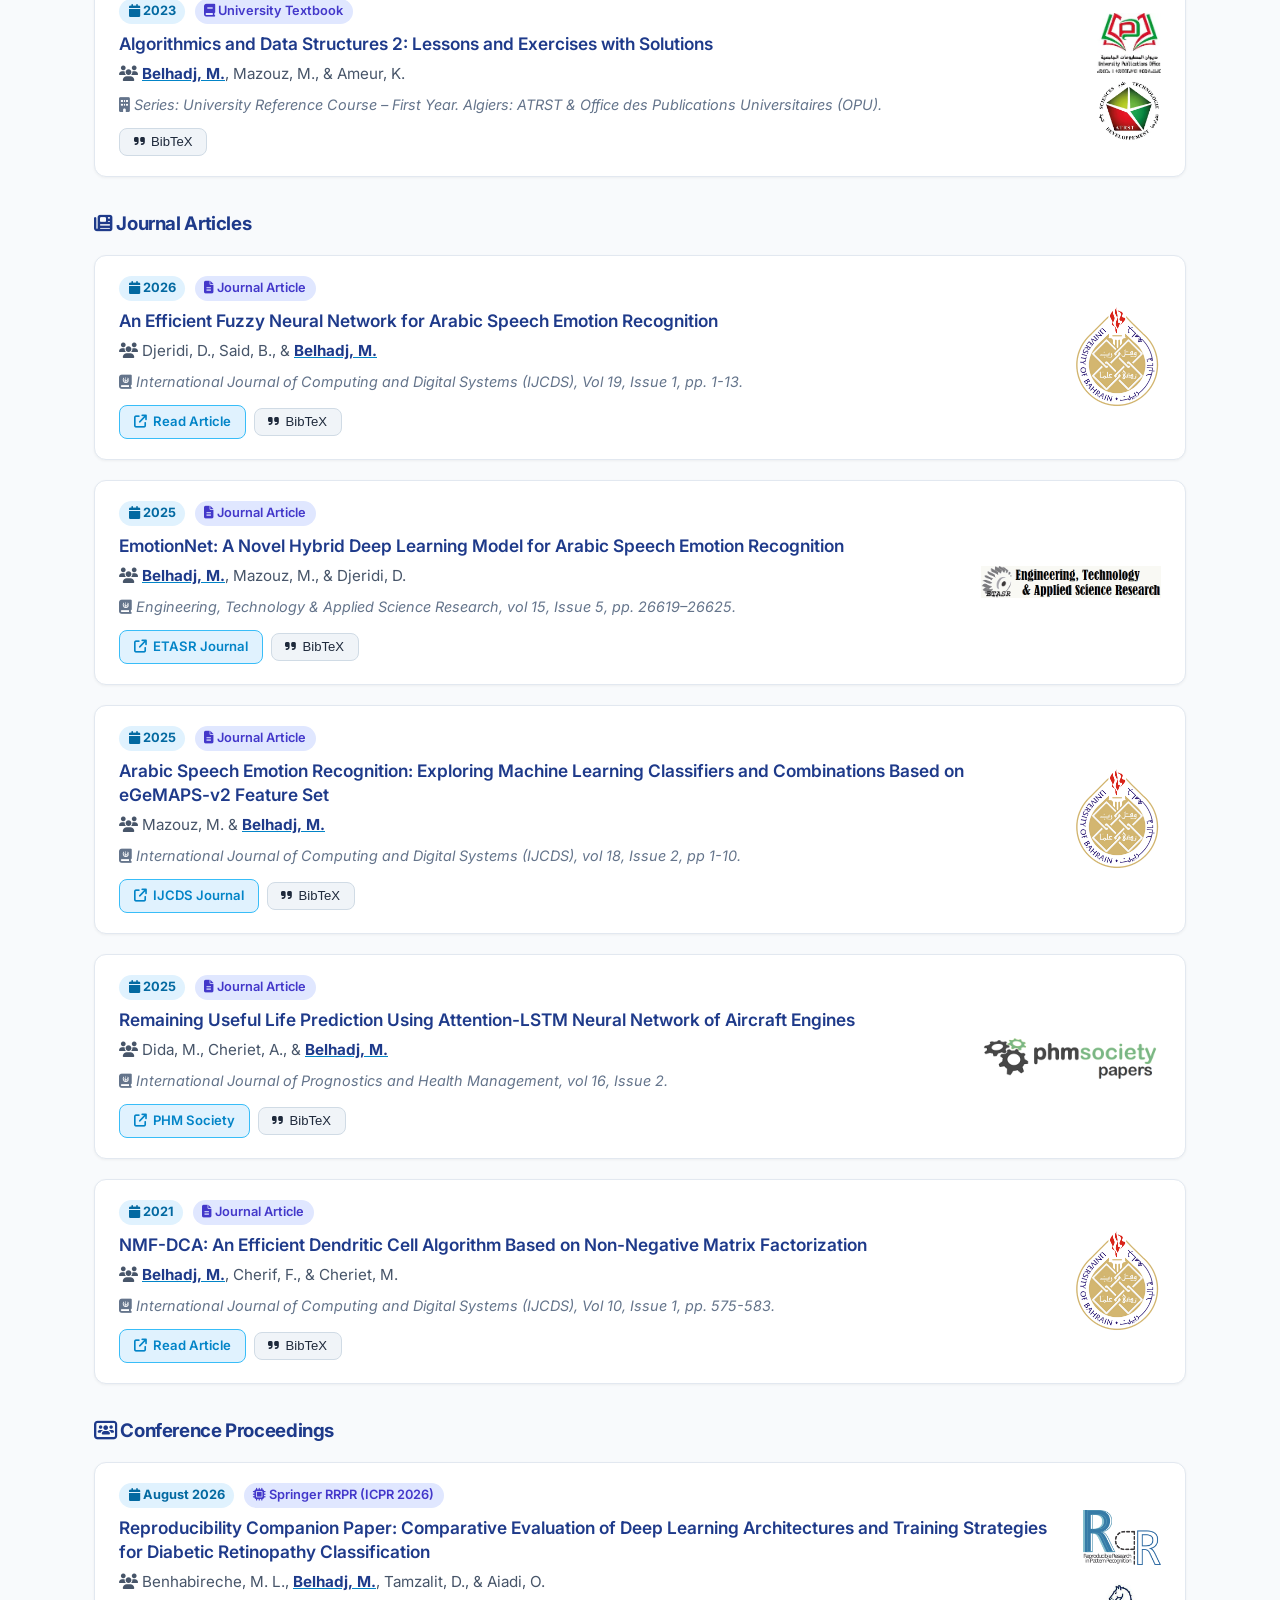
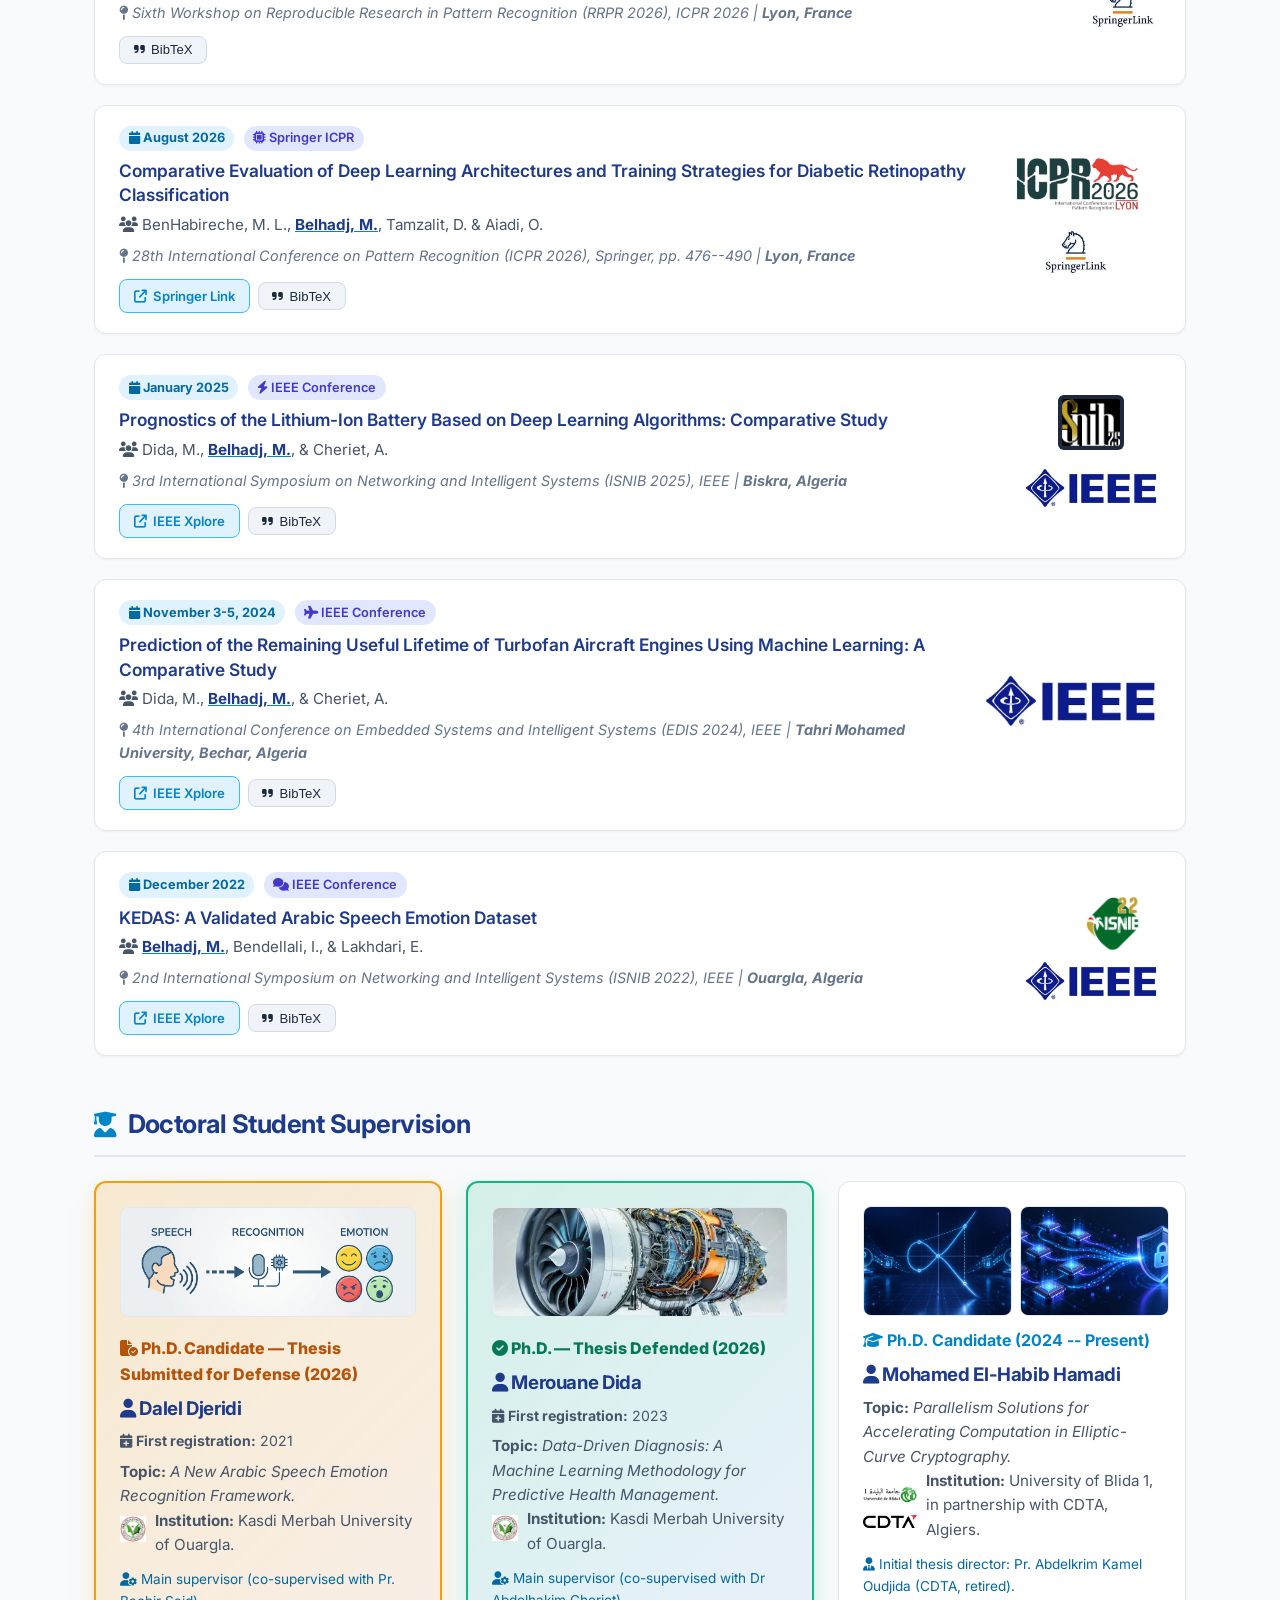
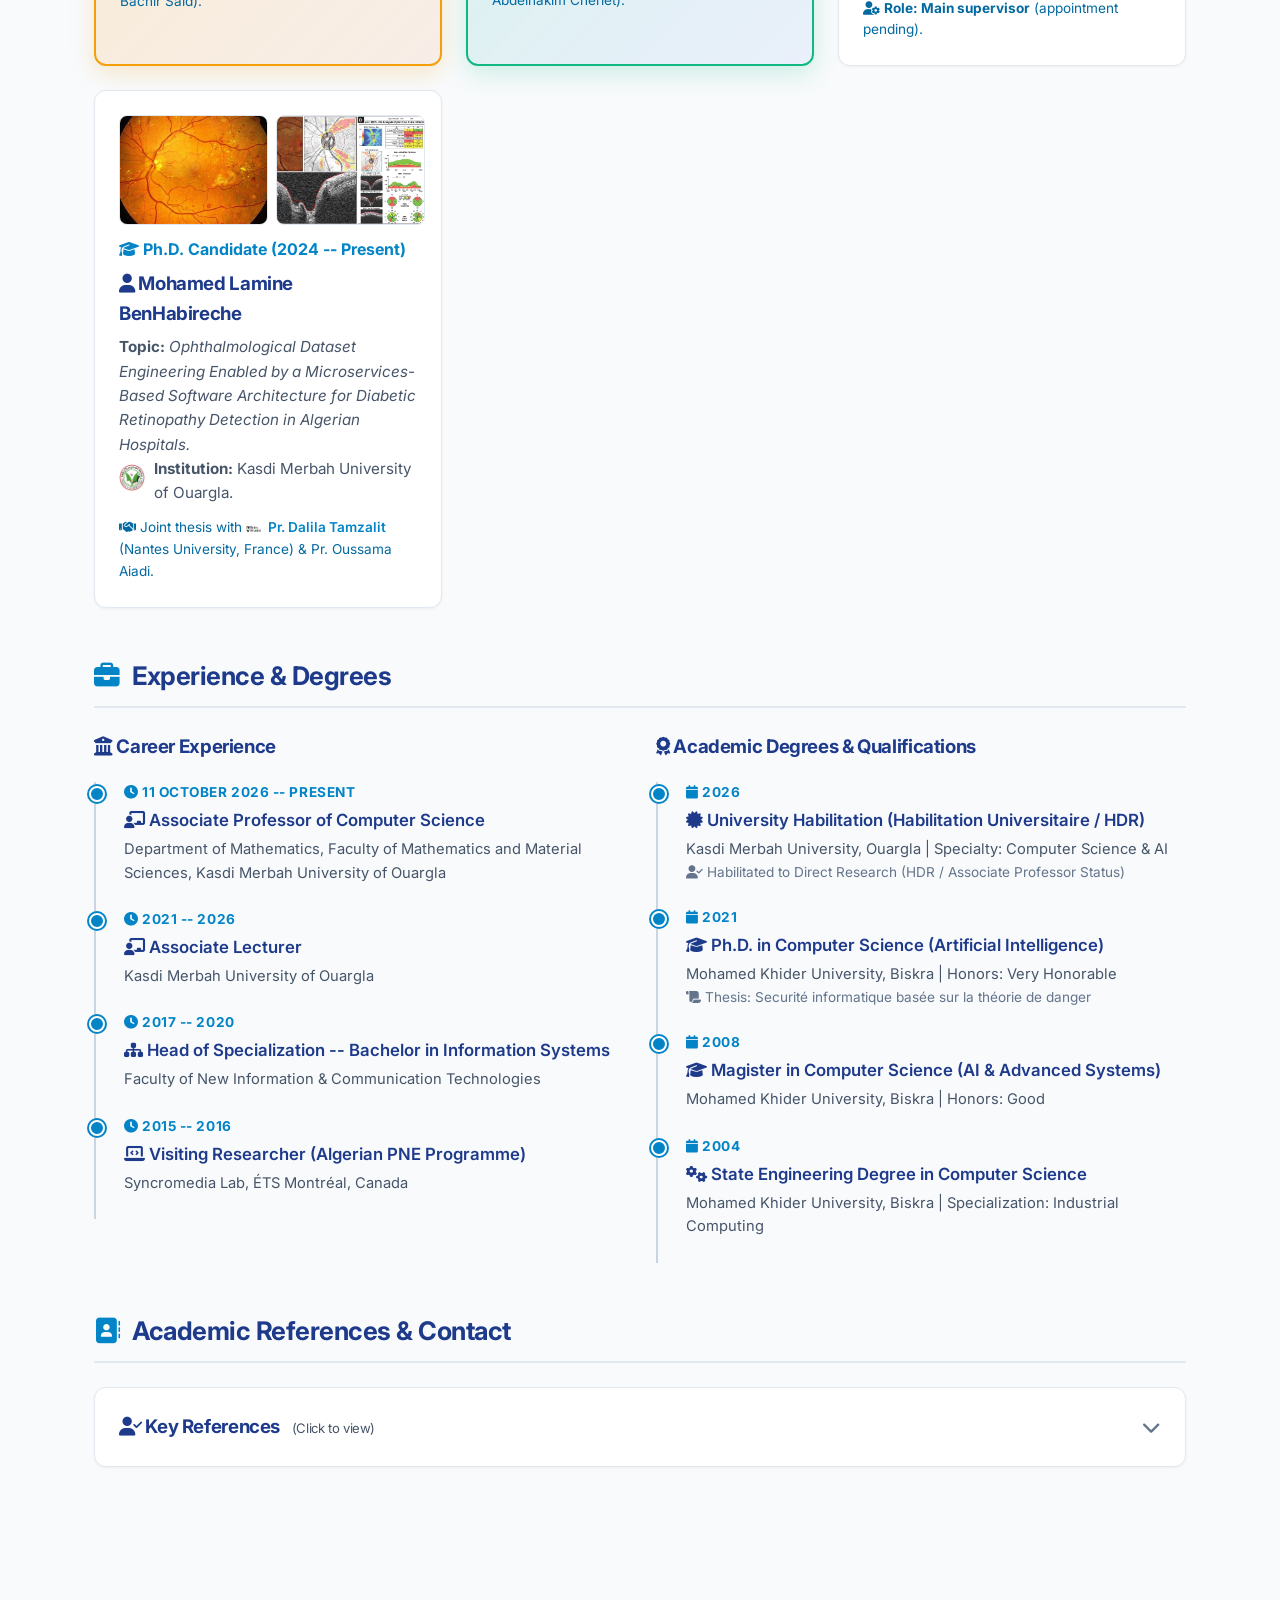
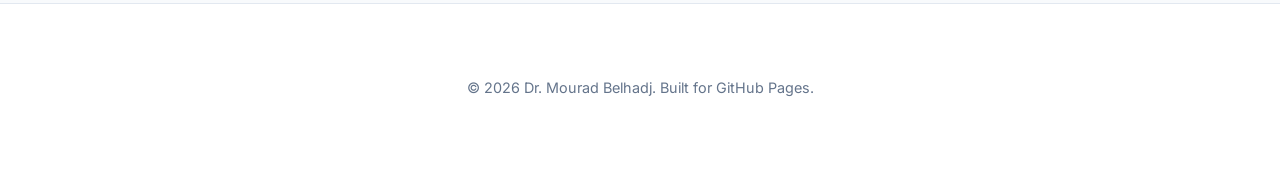
==== commit 9a696c36: "Add Faculty of Mathematics and Material Sciences" ====
--- a/index.html
+++ b/index.html
@@ -13,7 +13,7 @@
   <meta charset="UTF-8">
   <meta name="viewport" content="width=device-width, initial-scale=1.0">
   <title>Dr. Mourad Belhadj | Academic Biography & Research</title>
-  <meta name="description" content="Academic biography, research publications, and curriculum vitae of Dr. Mourad Belhadj, Professor of Computer Science in the Department of Mathematics at Kasdi Merbah University of Ouargla.">
+  <meta name="description" content="Academic biography, research publications, and curriculum vitae of Dr. Mourad Belhadj, Professor of Computer Science in the Department of Mathematics, Faculty of Mathematics and Material Sciences, at Kasdi Merbah University of Ouargla.">
   
   <!-- Google Fonts & Font Awesome Icons -->
   <link rel="preconnect" href="https://fonts.googleapis.com">
@@ -60,12 +60,12 @@
           <div>
             <h1 class="hero-name">Dr. Mourad Belhadj</h1>
             <p class="hero-title"><i class="fa-solid fa-graduation-cap"></i> Associate Professor (Maître de Conférences Class A)</p>
-            <p class="hero-affiliation"><i class="fa-solid fa-building-columns"></i> Professor of Computer Science, Department of Mathematics, Kasdi Merbah University, Ouargla, Algeria</p>
+            <p class="hero-affiliation"><i class="fa-solid fa-building-columns"></i> Professor of Computer Science, Department of Mathematics, Faculty of Mathematics and Material Sciences, Kasdi Merbah University, Ouargla, Algeria</p>
           </div>
         </div>
         
         <div class="hero-affiliation">
-          <span><i class="fa-solid fa-building-columns" style="color: var(--accent-primary);"></i> Kasdi Merbah University of Ouargla, Department of Mathematics</span>
+          <span><i class="fa-solid fa-building-columns" style="color: var(--accent-primary);"></i> Kasdi Merbah University of Ouargla, Department of Mathematics, Faculty of Mathematics and Material Sciences</span>
           <span><i class="fa-solid fa-location-dot" style="color: var(--accent-primary);"></i> Route de Ghardaïa, Ouargla, Algeria</span>
         </div>
 
@@ -529,7 +529,7 @@
           <div class="timeline-item">
             <div class="timeline-date"><i class="fa-solid fa-clock"></i> 11 October 2026 -- Present</div>
             <div class="timeline-title"><i class="fa-solid fa-chalkboard-user"></i> Associate Professor of Computer Science</div>
-            <div class="timeline-subtitle">Department of Mathematics, Kasdi Merbah University of Ouargla</div>
+            <div class="timeline-subtitle">Department of Mathematics, Faculty of Mathematics and Material Sciences, Kasdi Merbah University of Ouargla</div>
           </div>
 
           <div class="timeline-item">
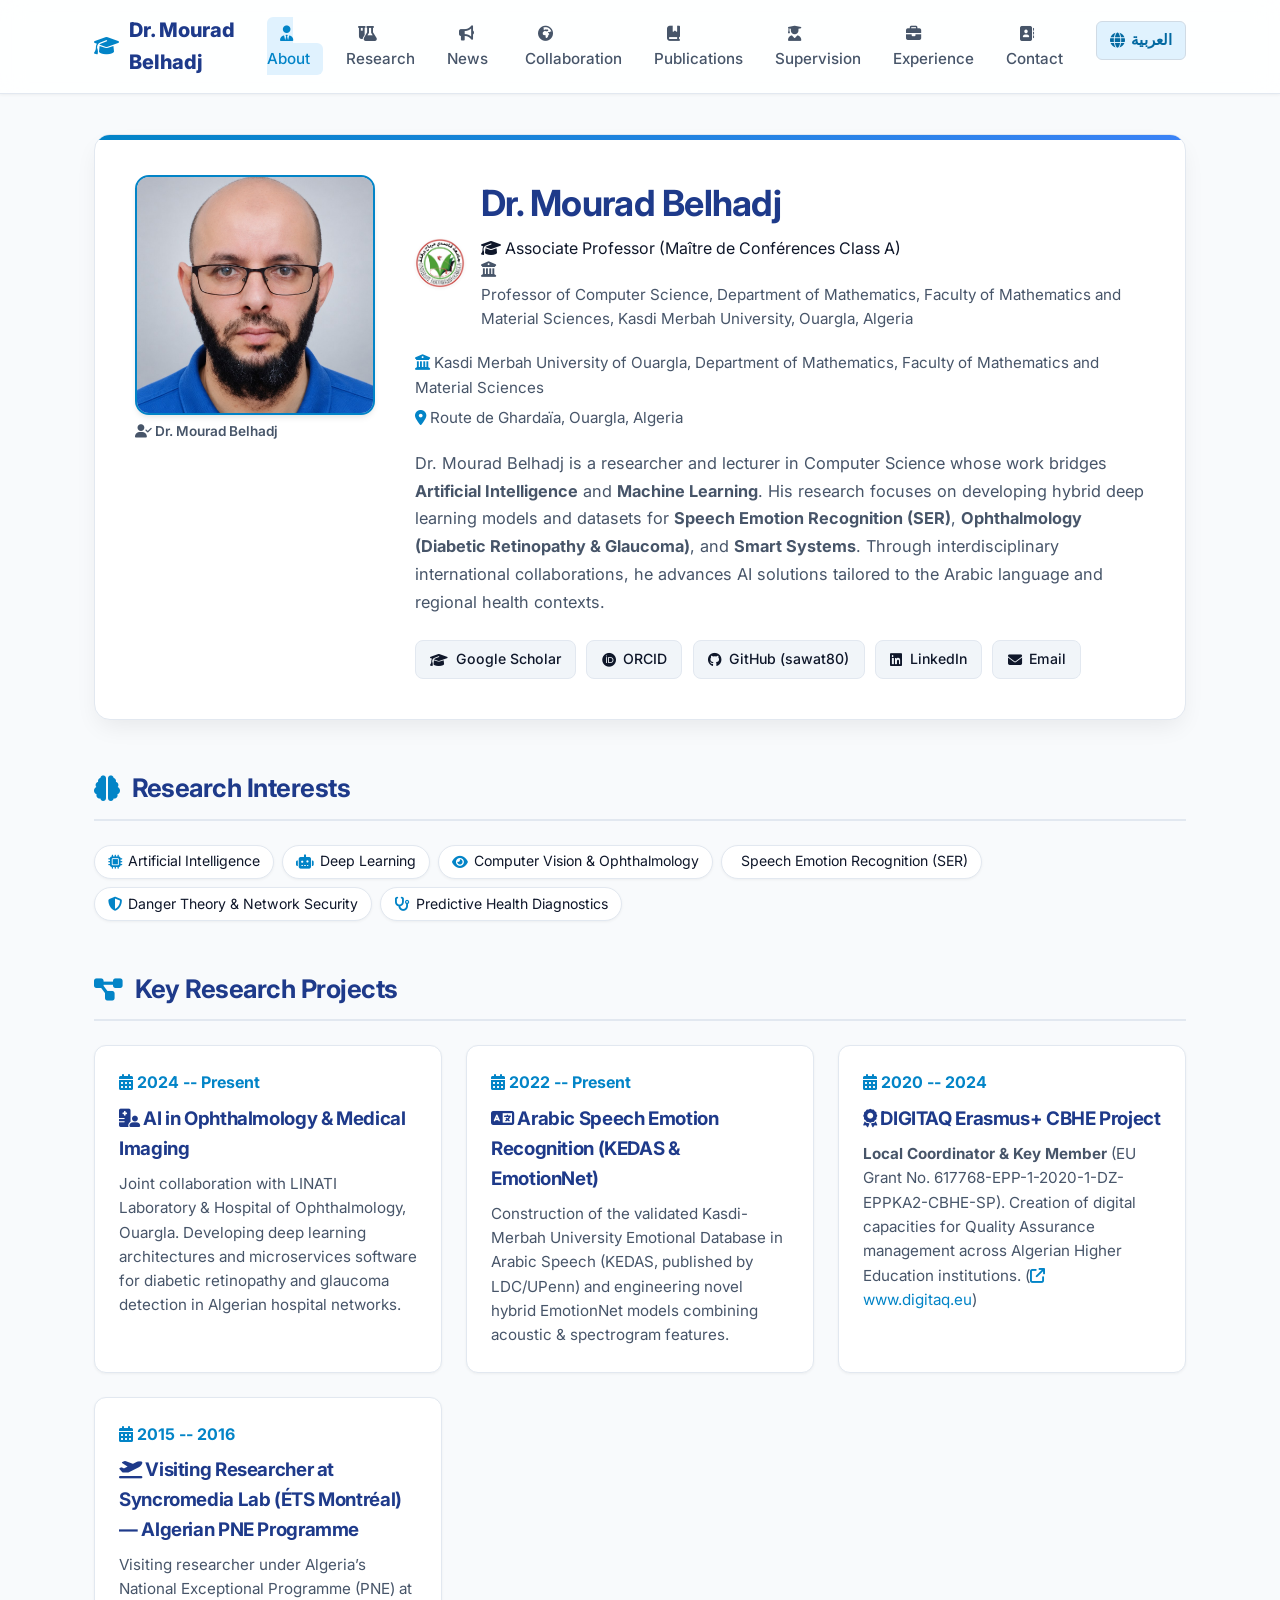
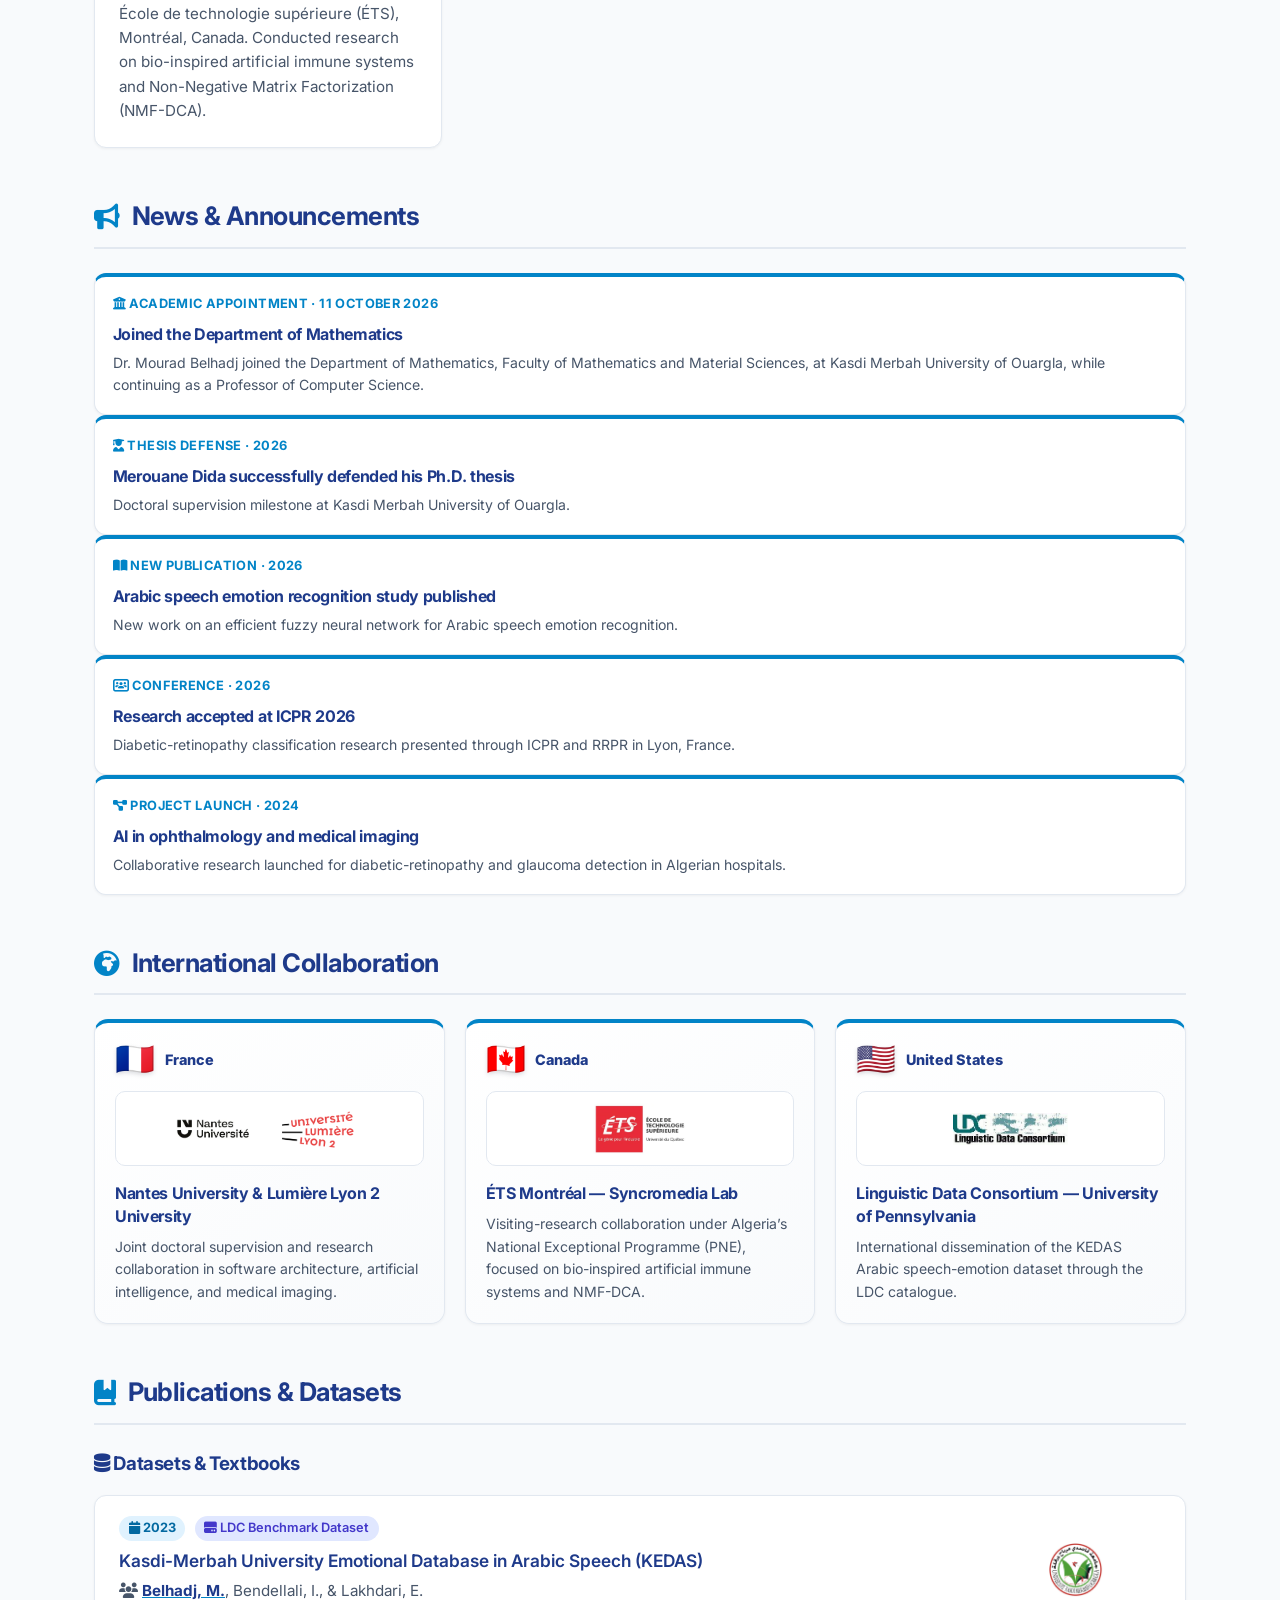
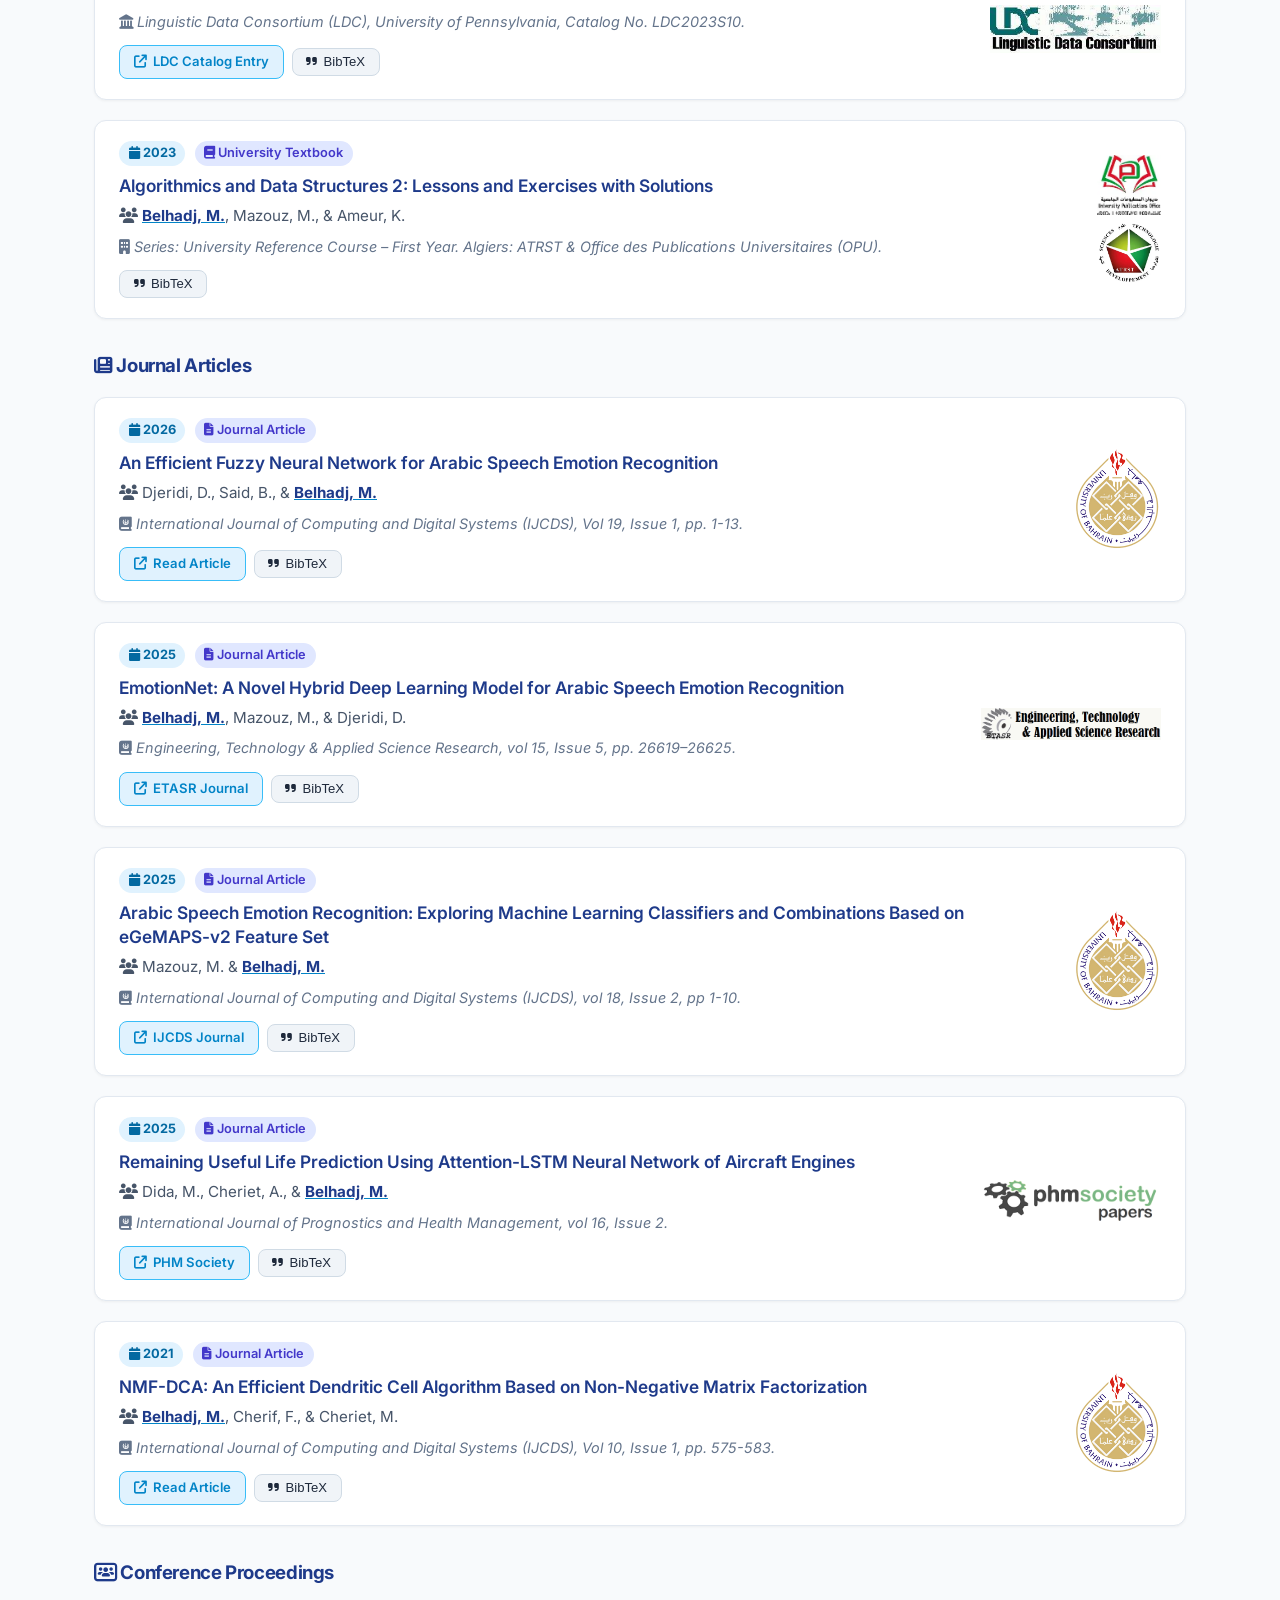
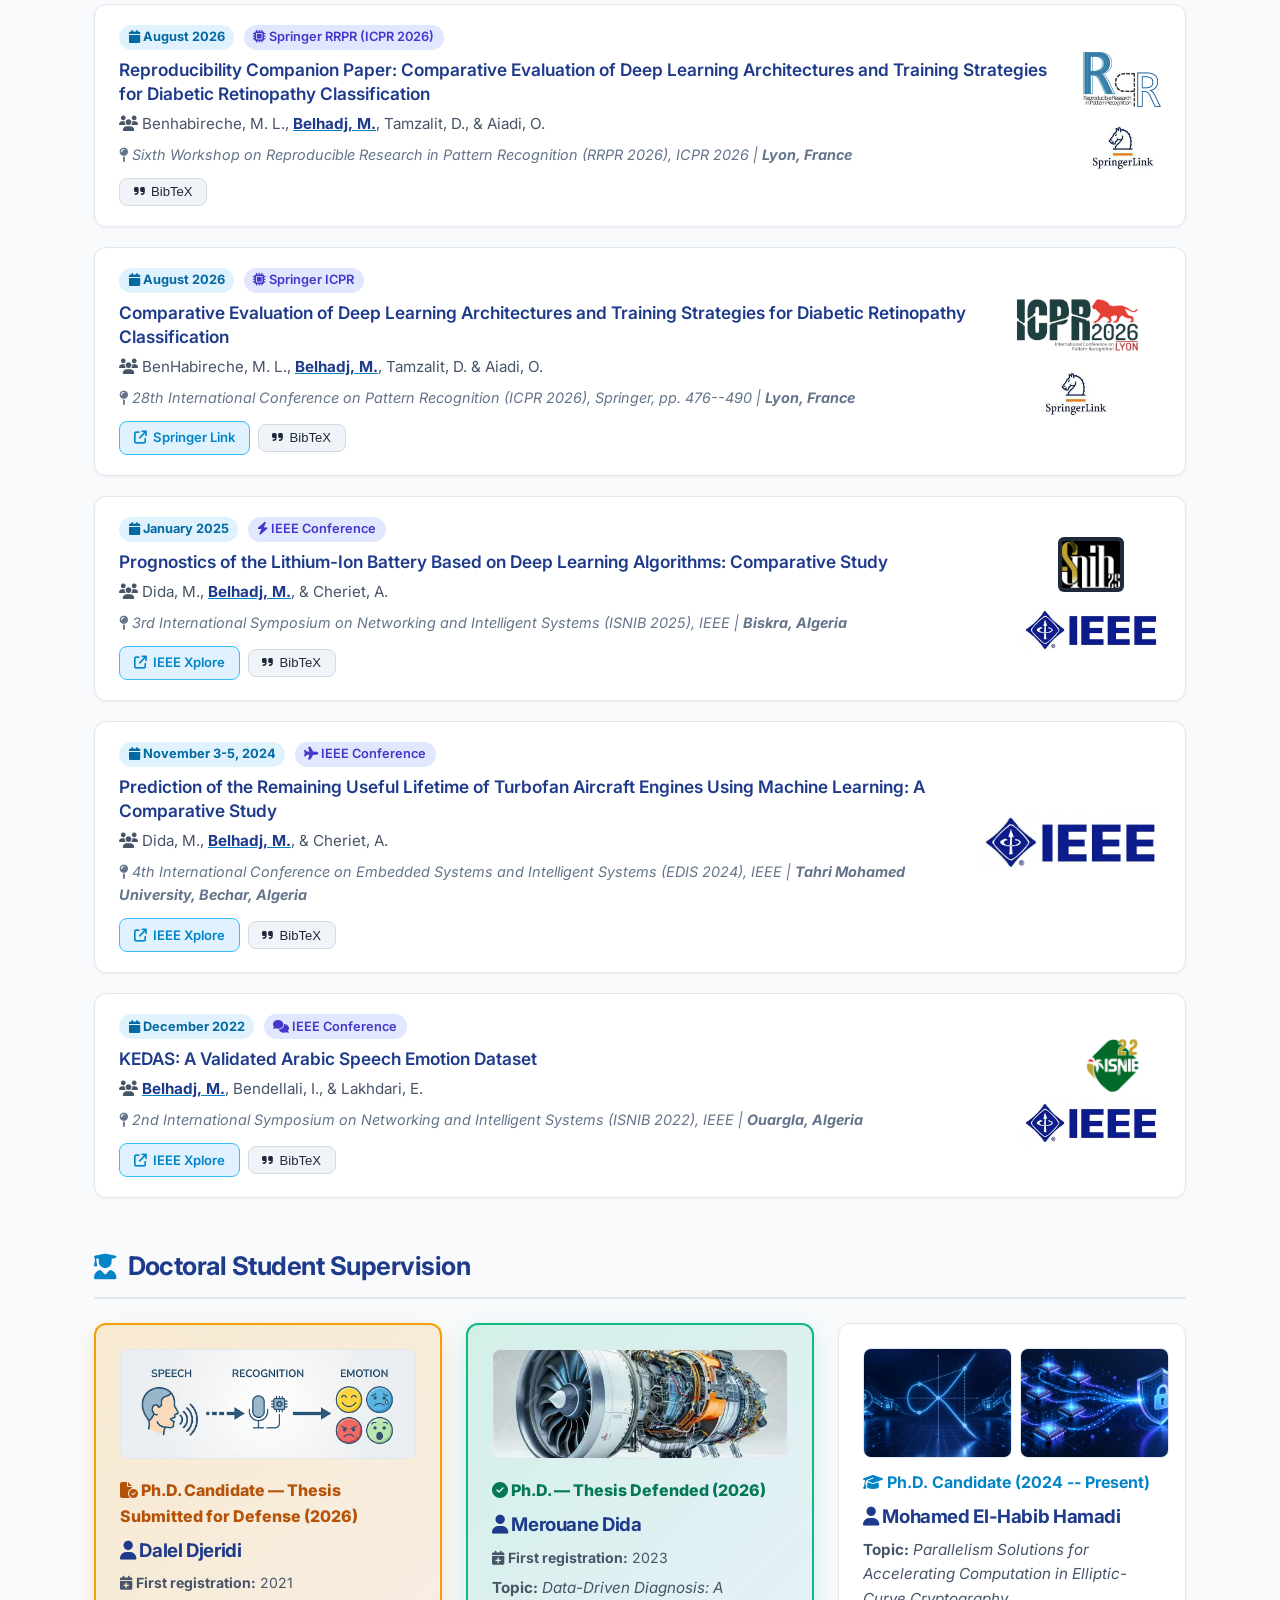
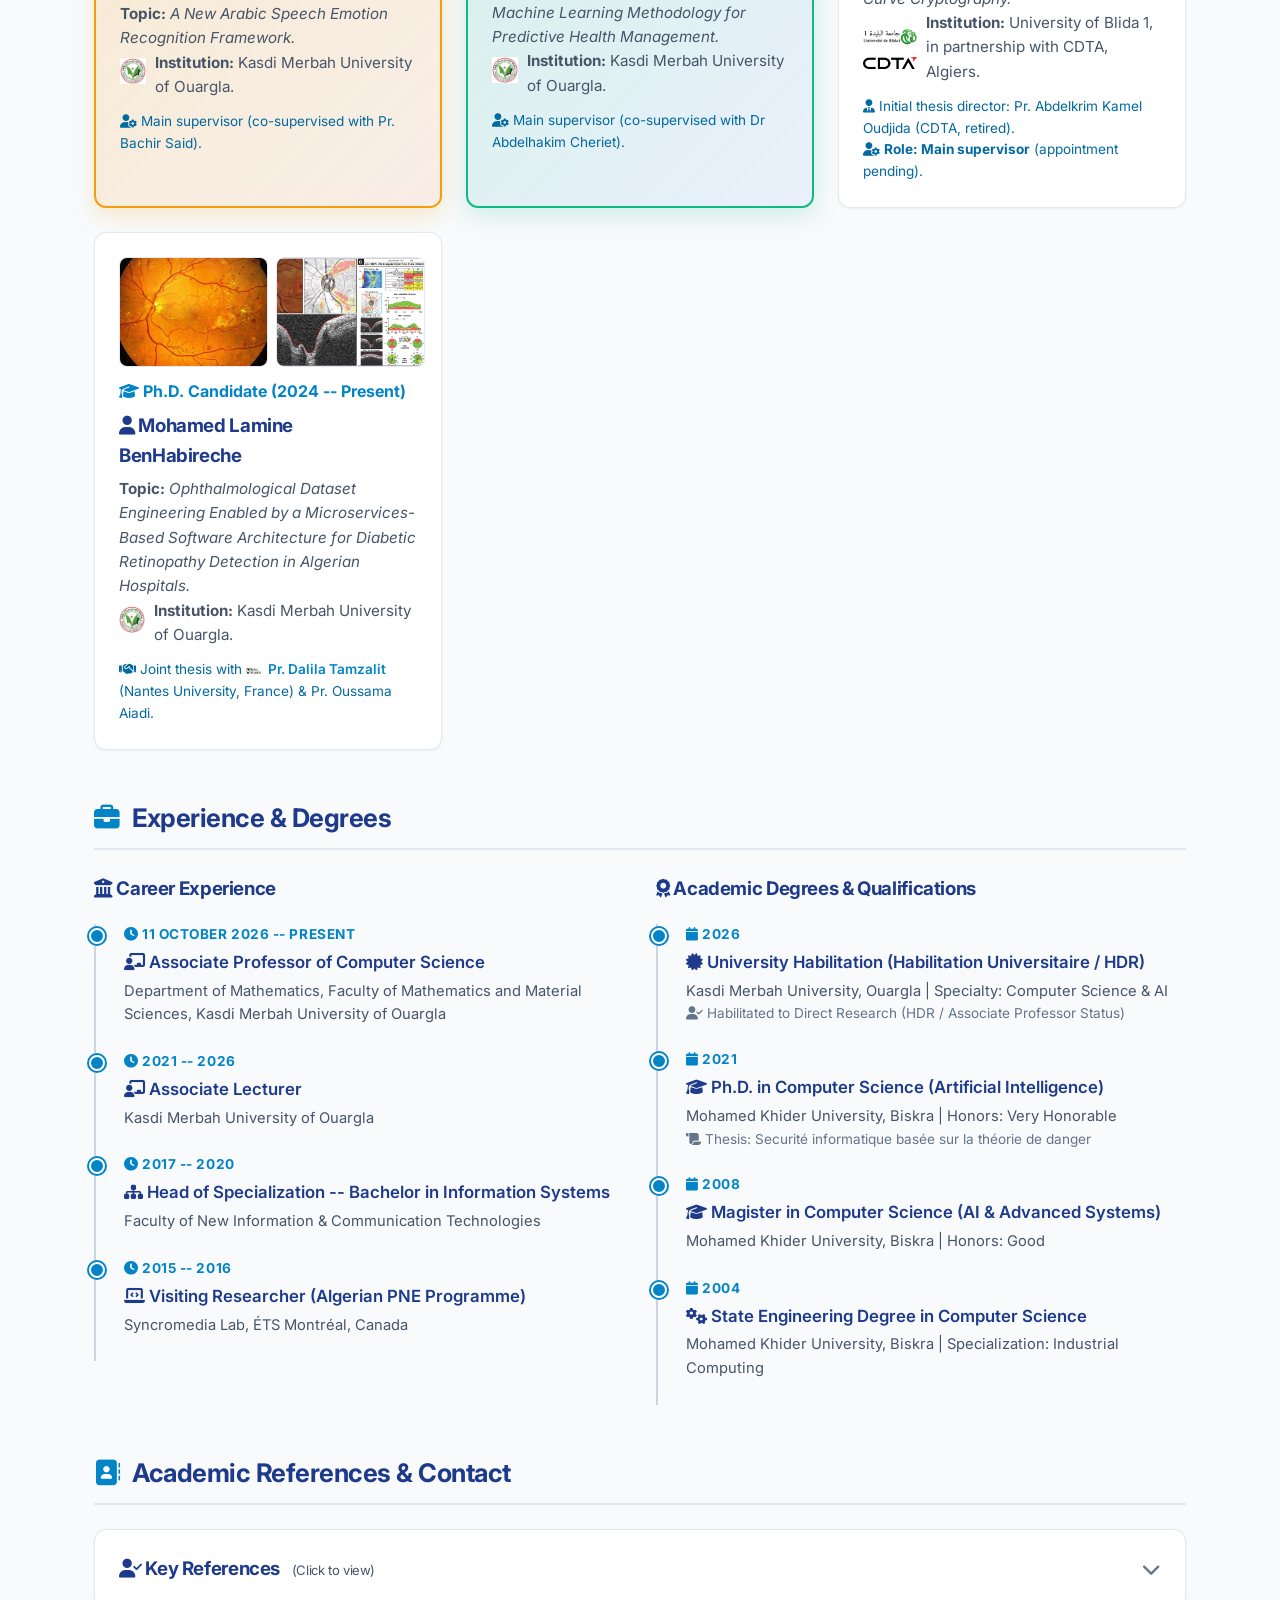
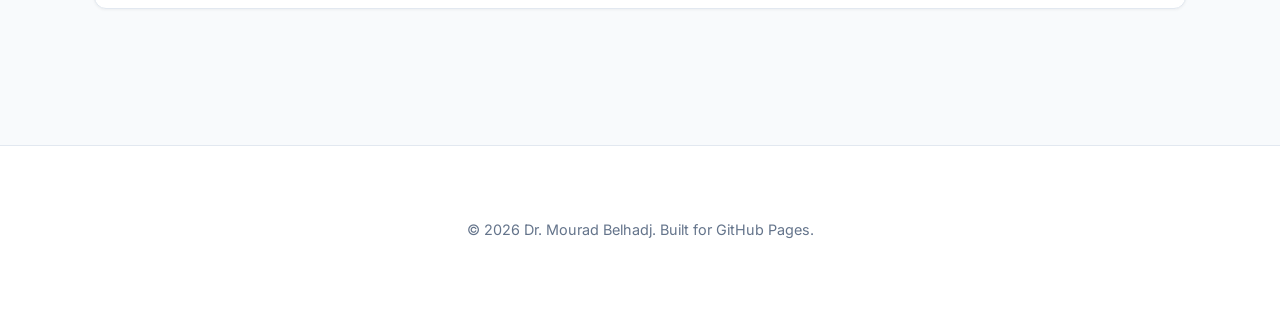
==== commit a7567e56: "Add Department of Mathematics appointment news" ====
--- a/index.html
+++ b/index.html
@@ -160,6 +160,7 @@
     <section id="news" style="margin-bottom: 3rem;">
       <h2 class="section-title"><i class="fa-solid fa-bullhorn"></i> News & Announcements</h2>
       <div class="news-grid">
+        <article class="news-card"><div class="news-meta"><i class="fa-solid fa-building-columns"></i> Academic Appointment · 11 October 2026</div><h3>Joined the Department of Mathematics</h3><p>Dr. Mourad Belhadj joined the Department of Mathematics, Faculty of Mathematics and Material Sciences, at Kasdi Merbah University of Ouargla, while continuing as a Professor of Computer Science.</p></article>
         <article class="news-card"><div class="news-meta"><i class="fa-solid fa-user-graduate"></i> Thesis Defense · 2026</div><h3>Merouane Dida successfully defended his Ph.D. thesis</h3><p>Doctoral supervision milestone at Kasdi Merbah University of Ouargla.</p></article>
         <article class="news-card"><div class="news-meta"><i class="fa-solid fa-book-open"></i> New Publication · 2026</div><h3>Arabic speech emotion recognition study published</h3><p>New work on an efficient fuzzy neural network for Arabic speech emotion recognition.</p></article>
         <article class="news-card"><div class="news-meta"><i class="fa-solid fa-users-rectangle"></i> Conference · 2026</div><h3>Research accepted at ICPR 2026</h3><p>Diabetic-retinopathy classification research presented through ICPR and RRPR in Lyon, France.</p></article>
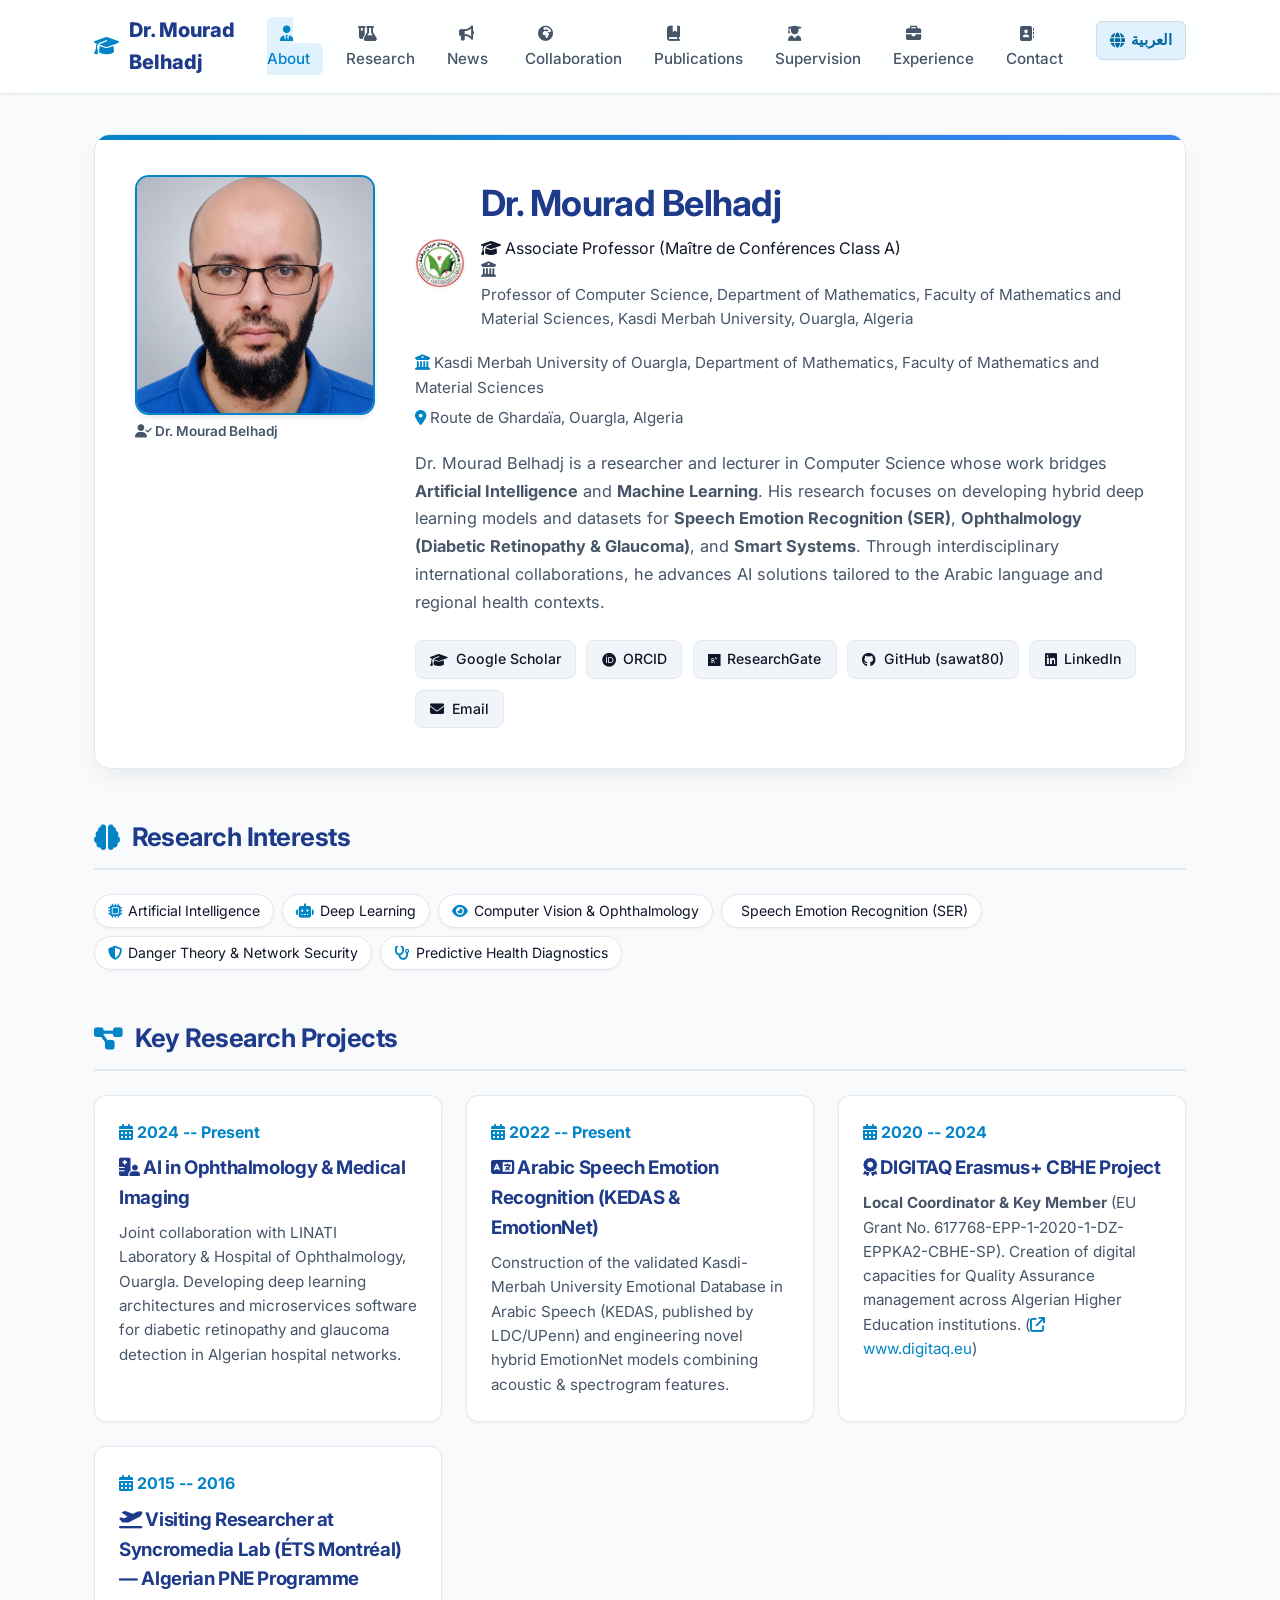
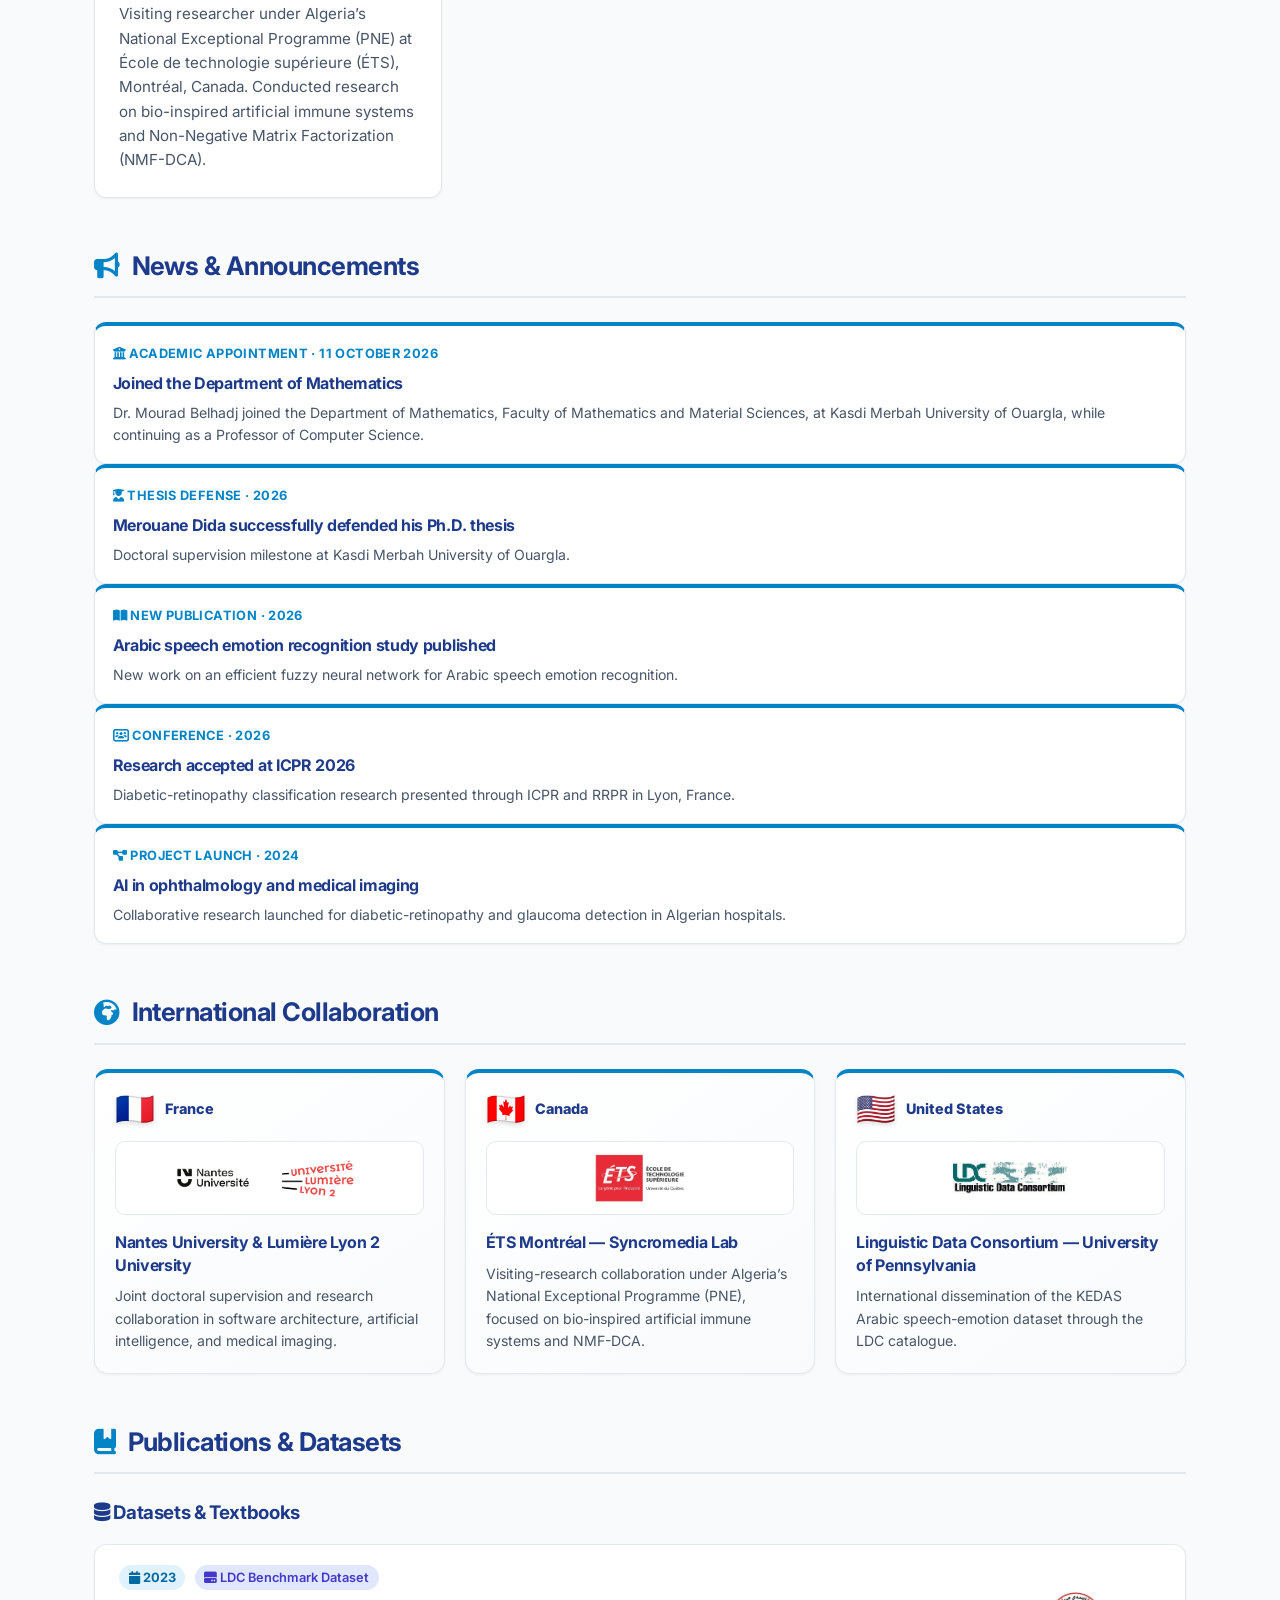
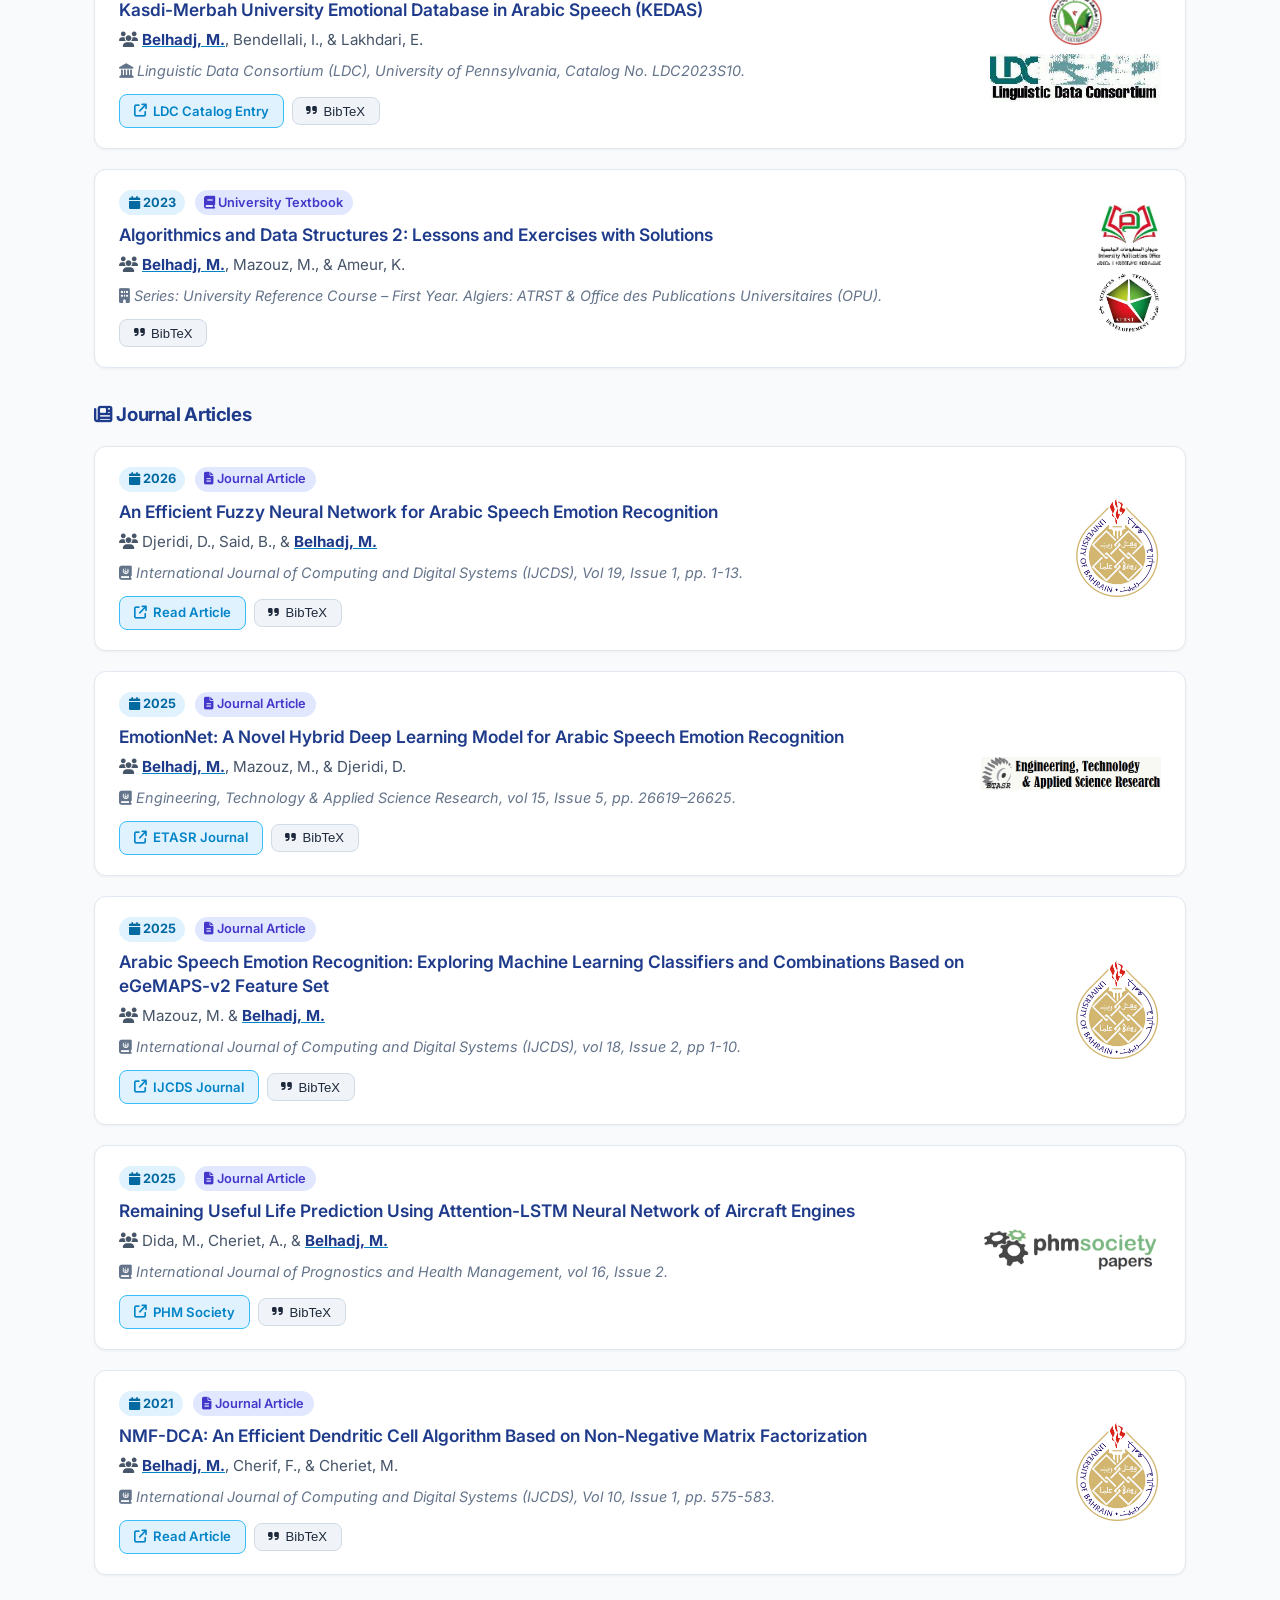
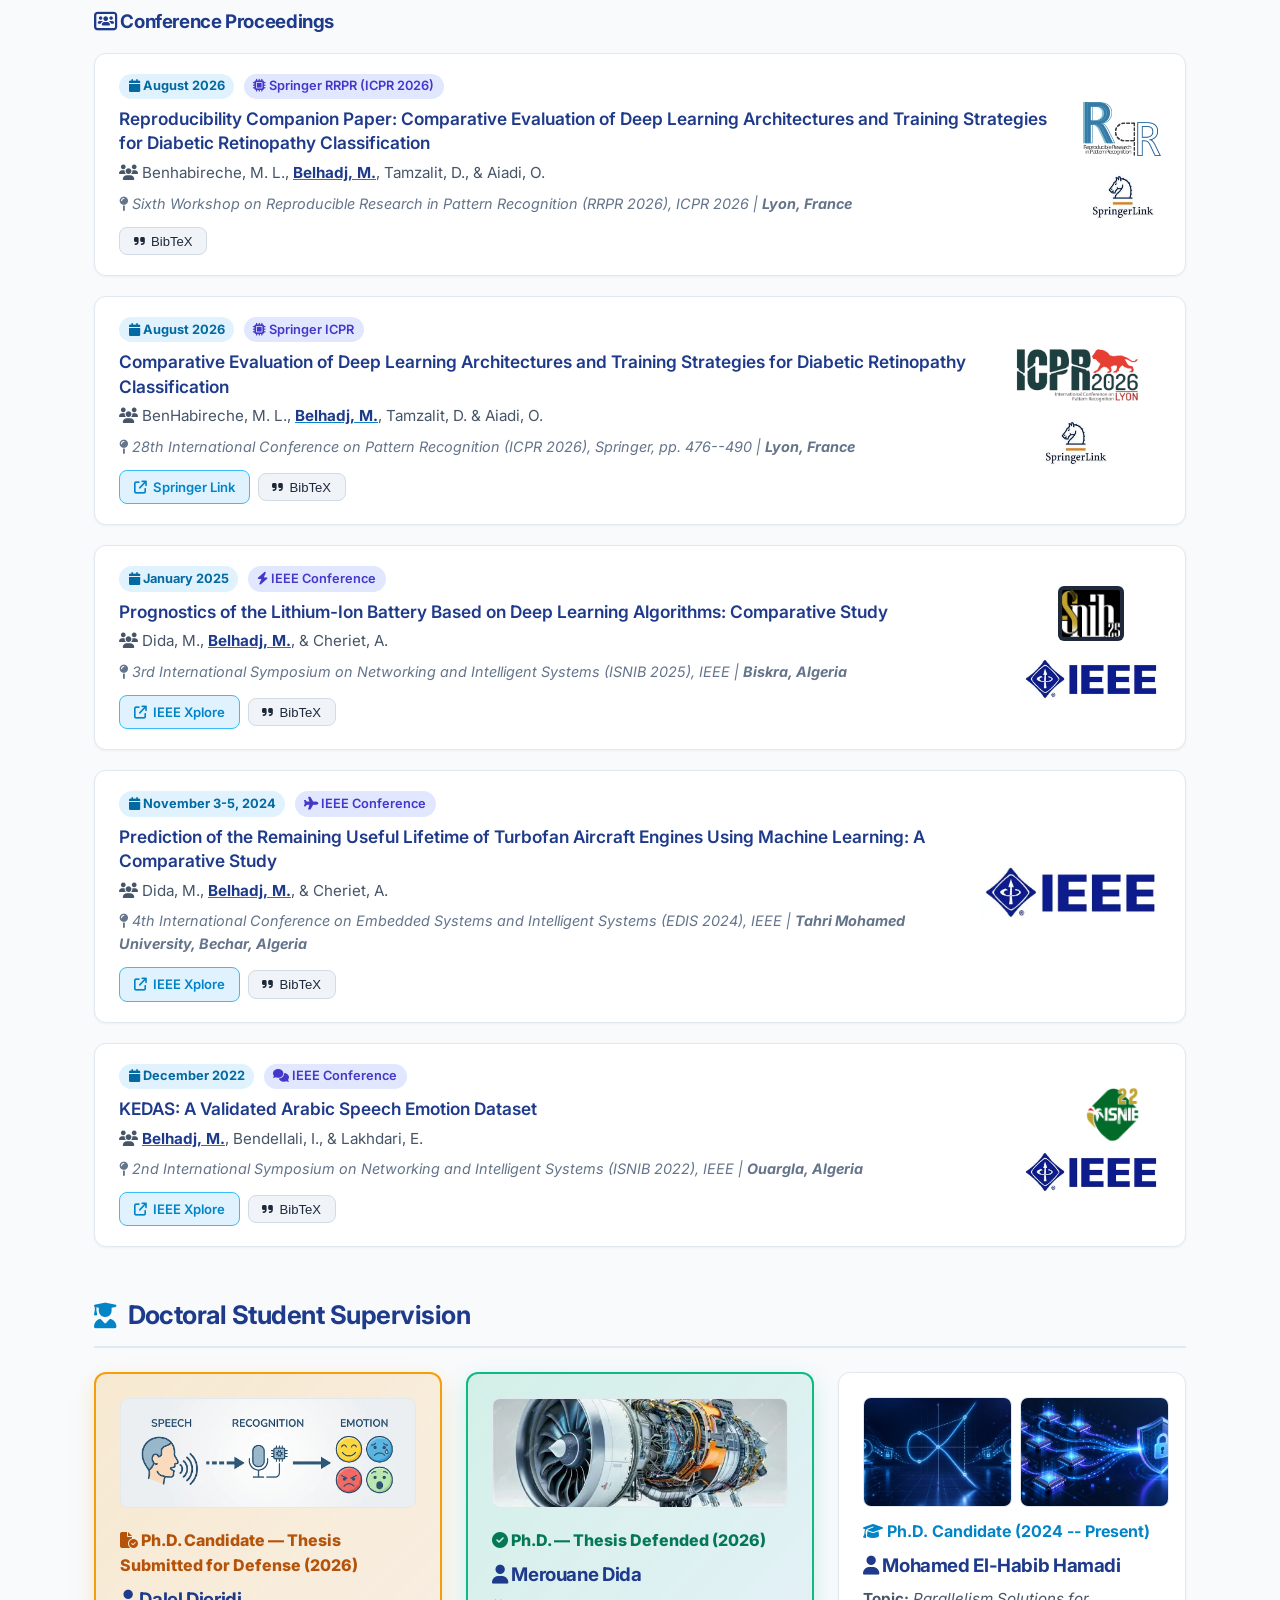
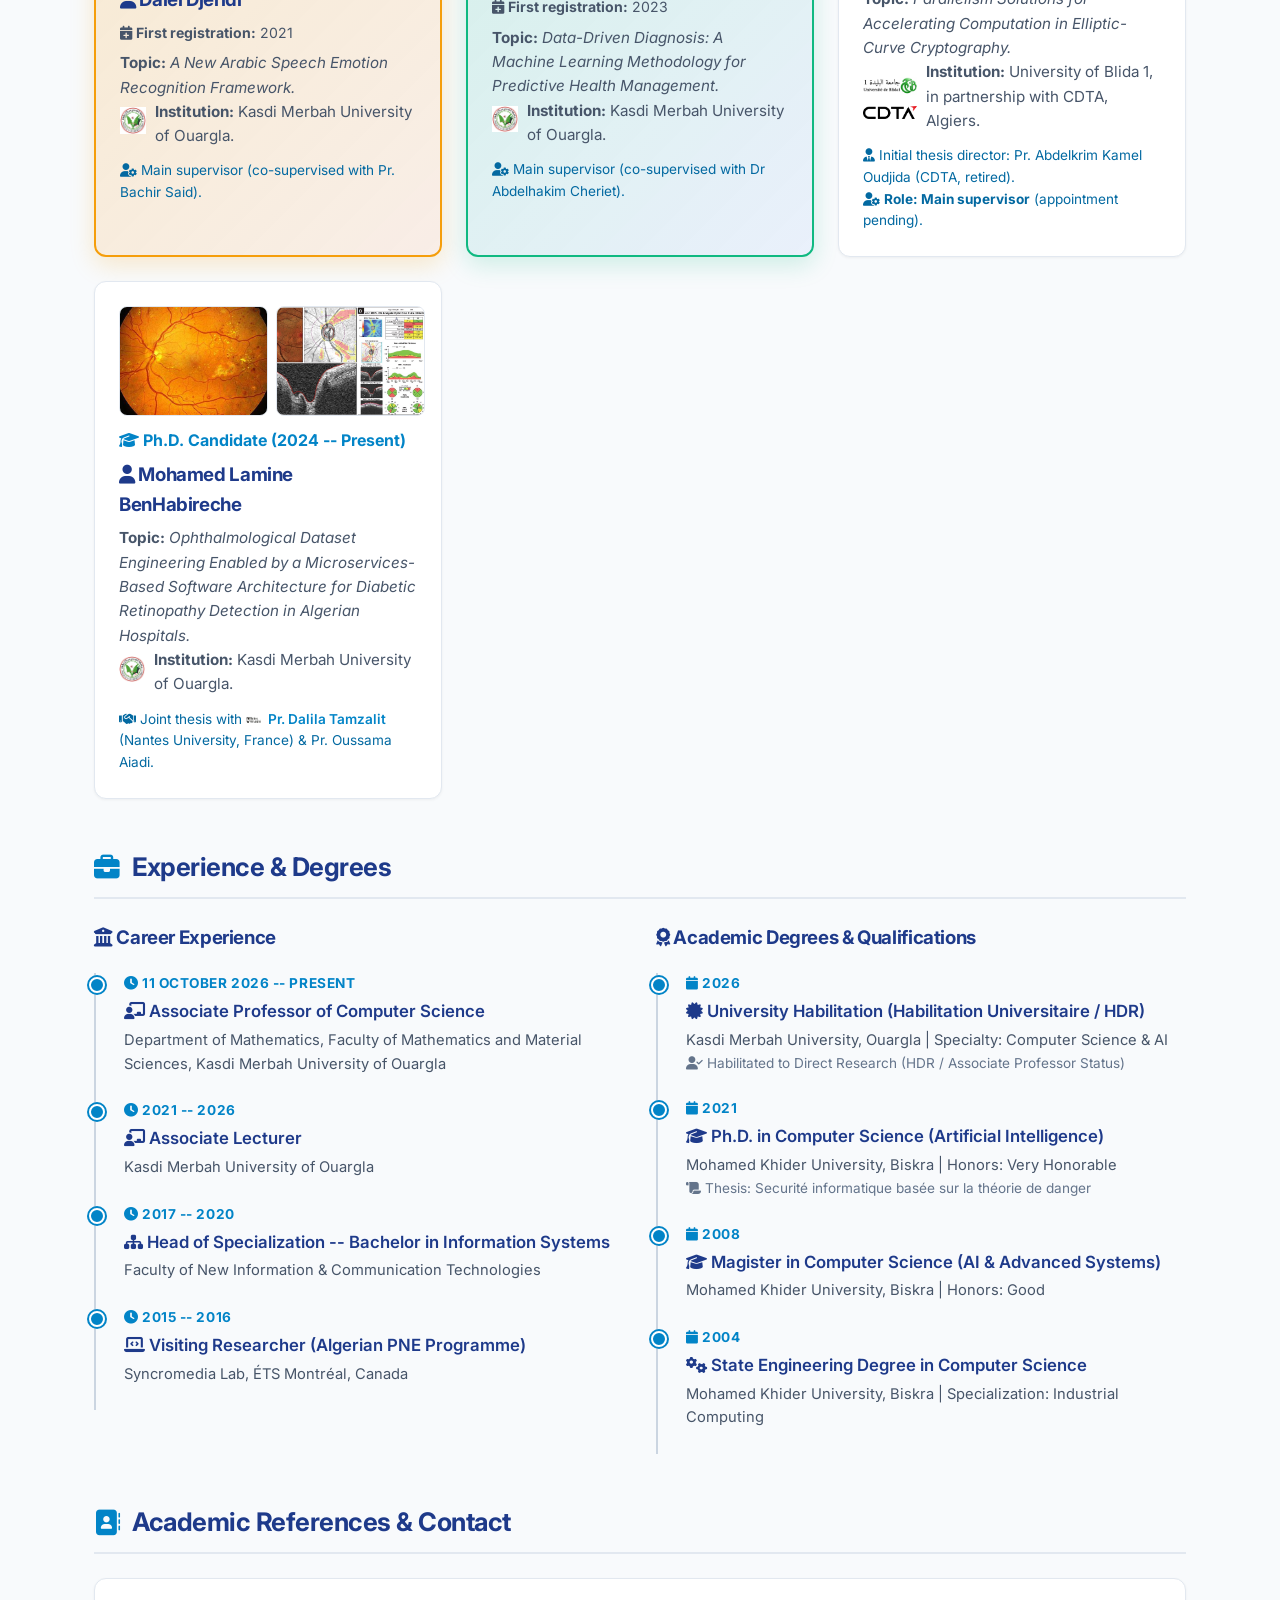
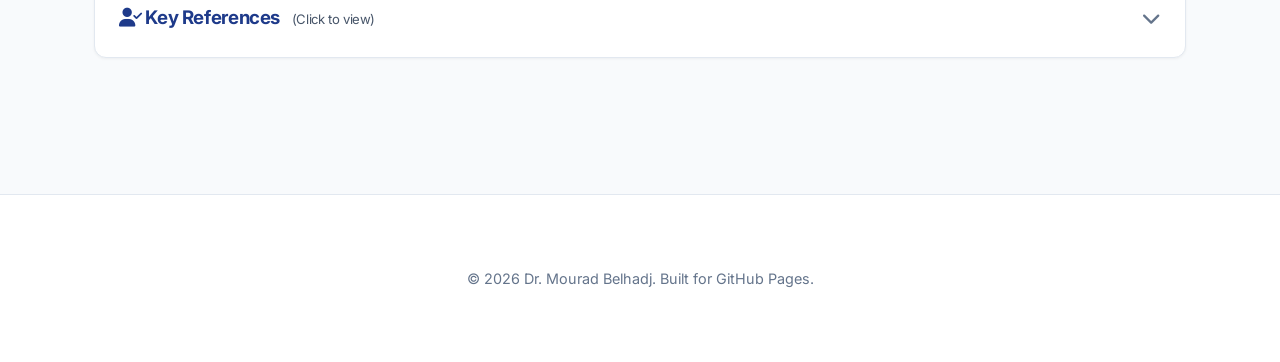
==== commit 76ac8126: "Add ResearchGate profile link" ====
--- a/index.html
+++ b/index.html
@@ -84,6 +84,9 @@
           </a>
           <a href="https://orcid.org/0000-0002-5413-6662" target="_blank" class="social-btn">
             <i class="fa-brands fa-orcid"></i> ORCID
+          </a>
+          <a href="https://www.researchgate.net/profile/Belhadj-Mourad" target="_blank" rel="noopener" class="social-btn">
+            <i class="fa-brands fa-researchgate"></i> ResearchGate
           </a>
           <a href="https://github.com/sawat80" target="_blank" class="social-btn">
             <i class="fa-brands fa-github"></i> GitHub (sawat80)
